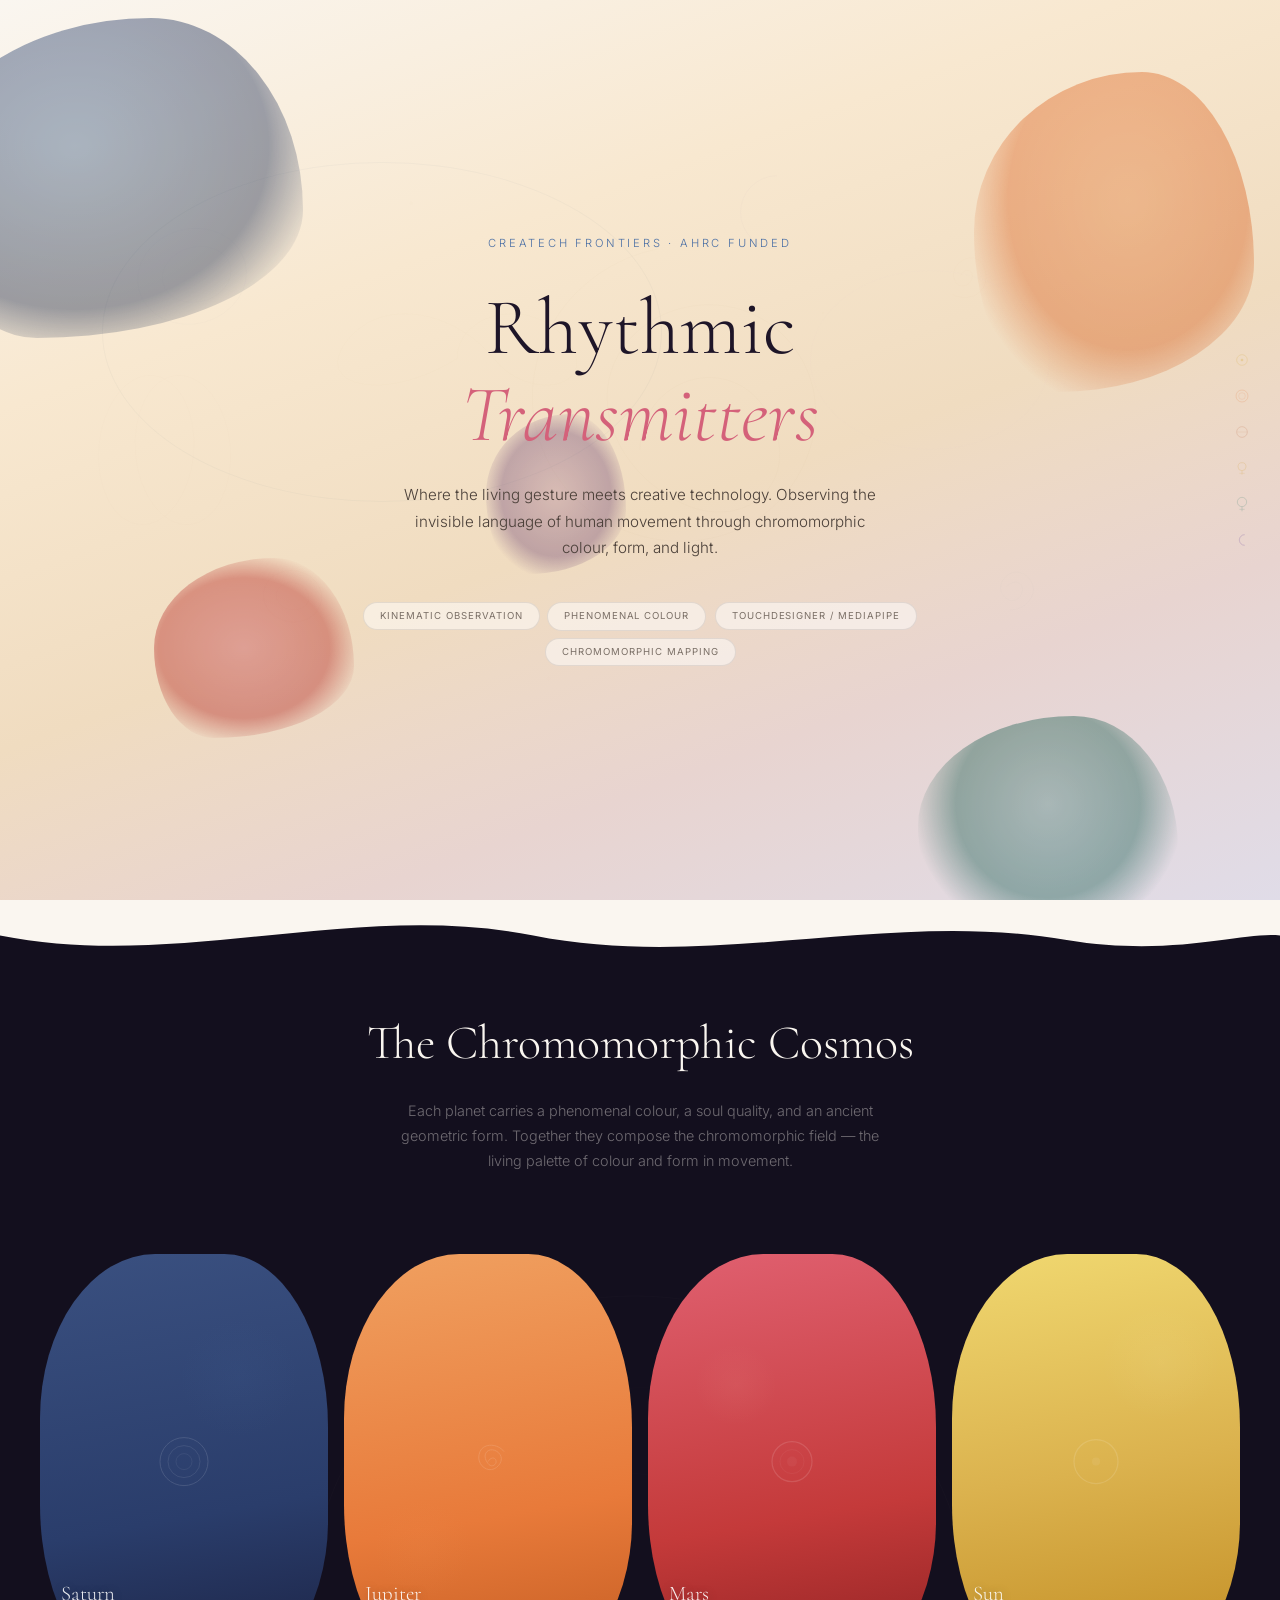
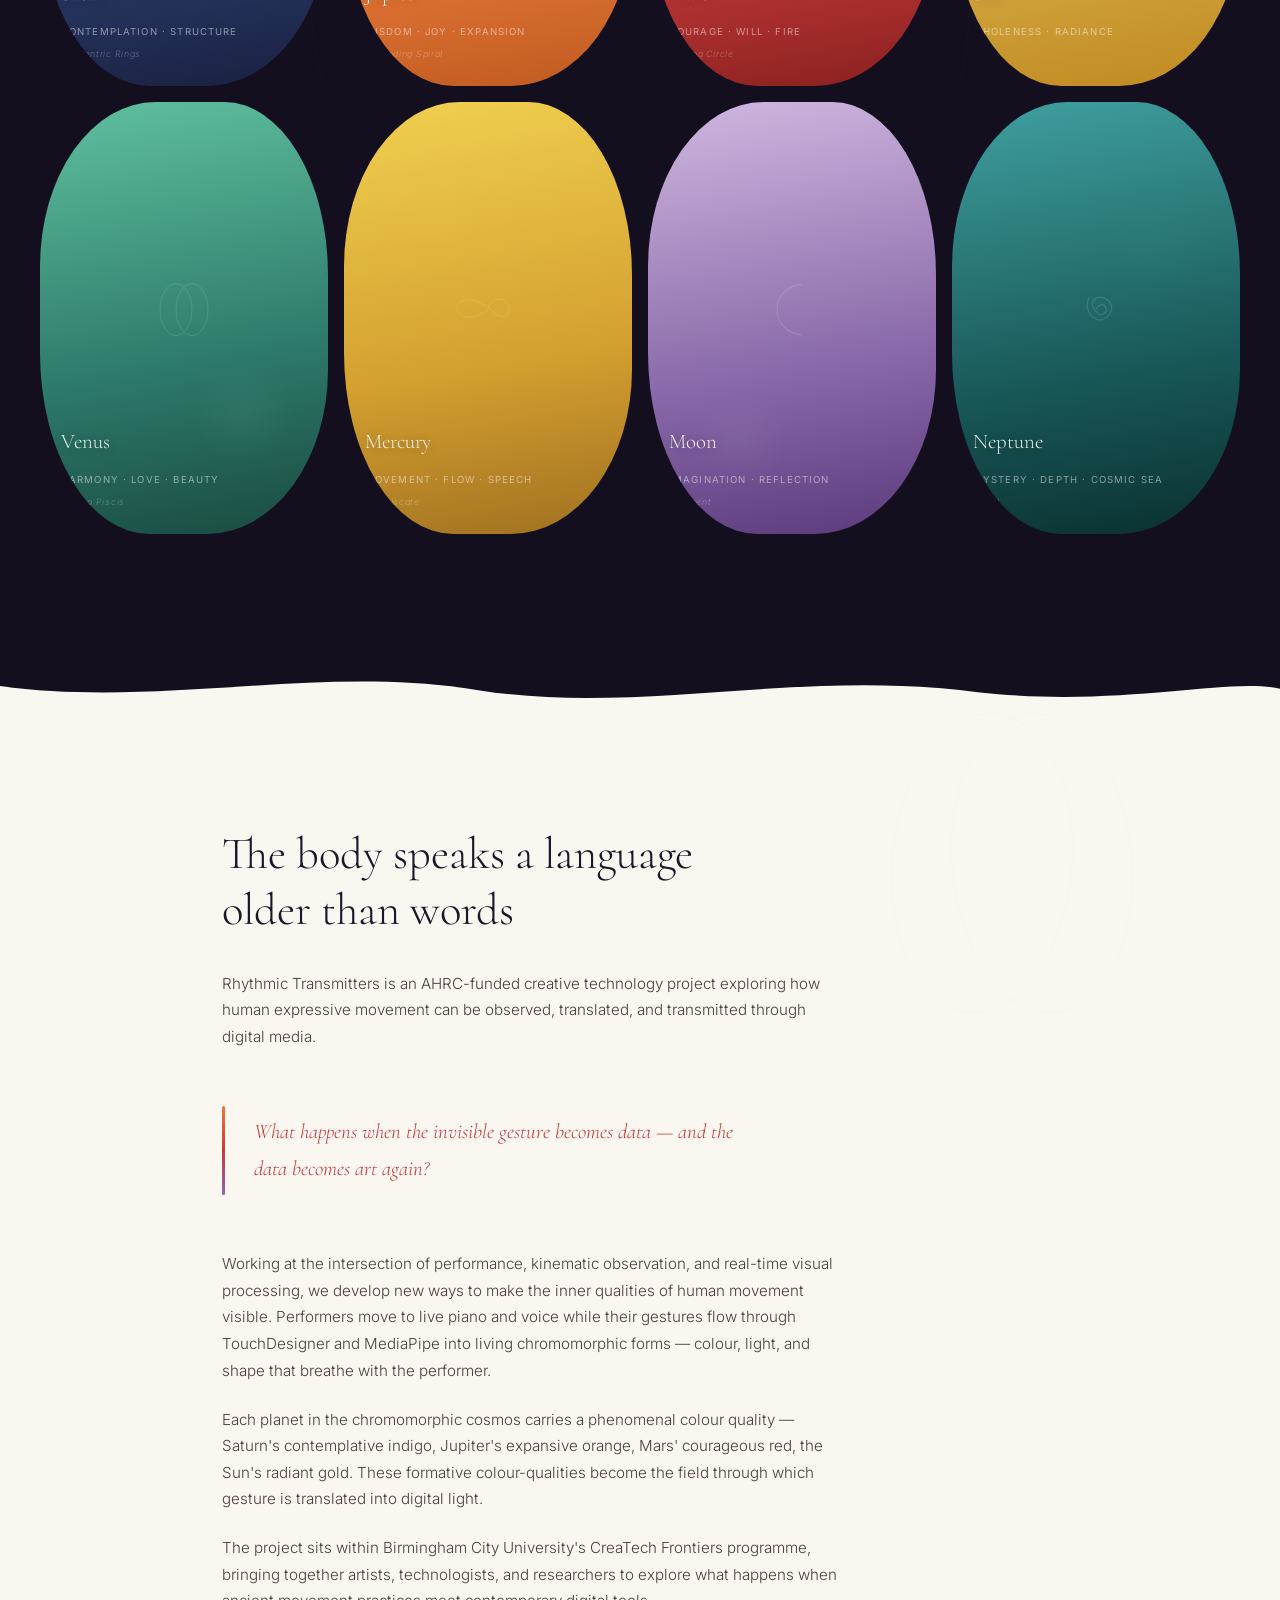
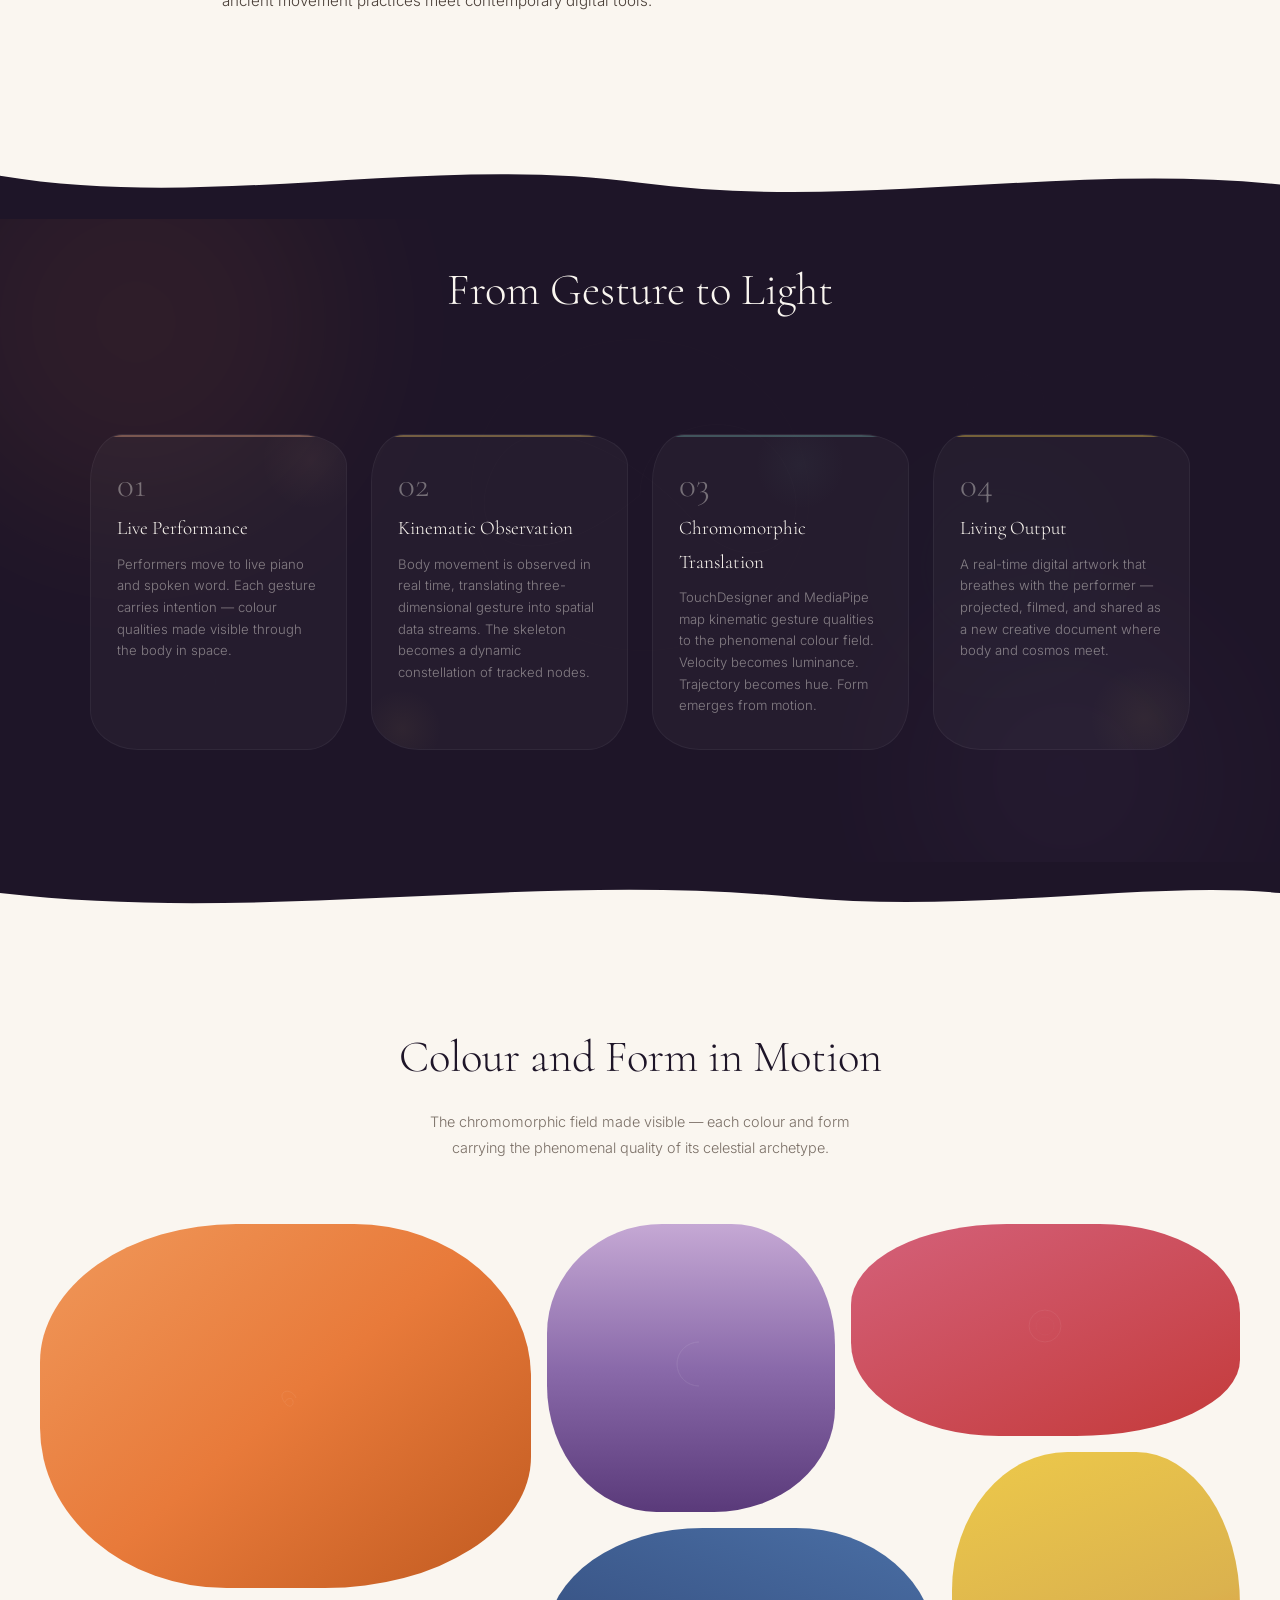
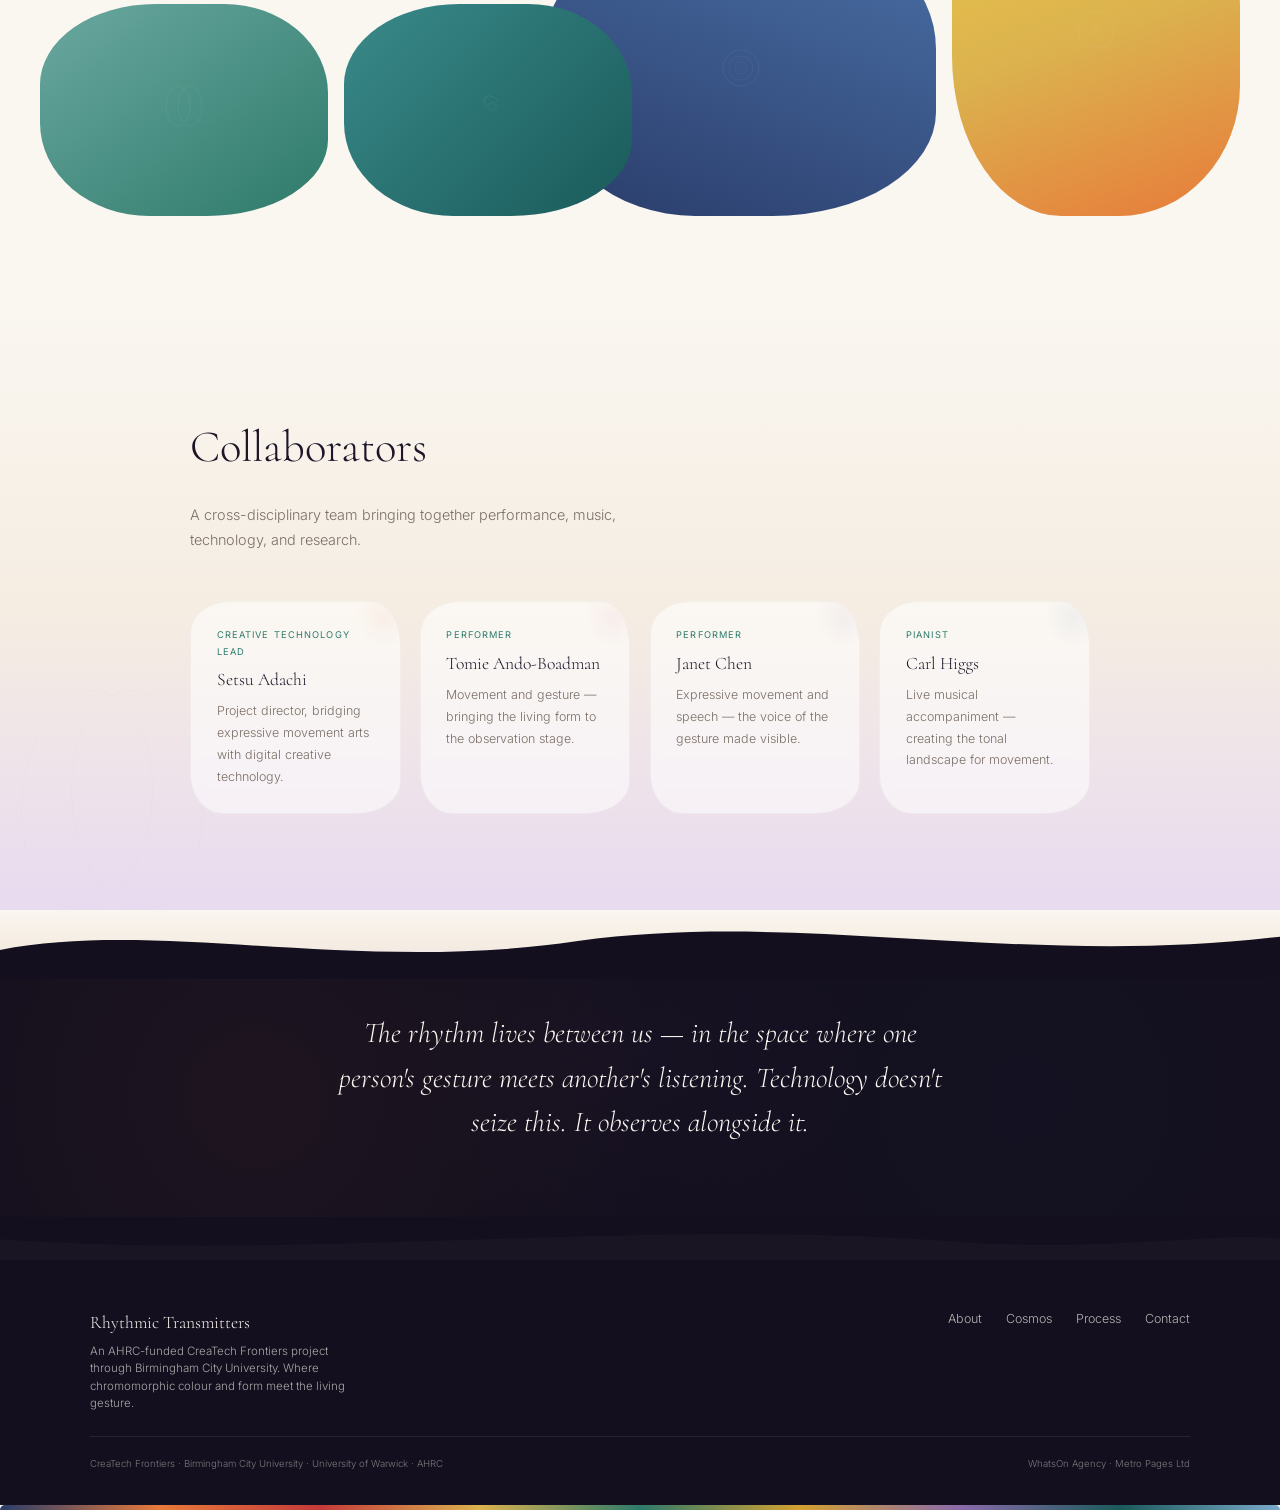
==== index.html @ 2775e434 "Fix root" ====
<!DOCTYPE html>
<html lang="en">
<head>
<meta charset="UTF-8">
<meta name="viewport" content="width=device-width, initial-scale=1.0">
<title>Rhythmic Transmitters — CreaTech</title>
<link href="https://fonts.googleapis.com/css2?family=Cormorant:ital,wght@0,300;0,400;1,300;1,400&family=Inter:wght@200;300;400&display=swap" rel="stylesheet">
<style>
  :root {
    --saturn: #2a3d6b;
    --saturn-light: #4a6fa5;
    --jupiter: #e87a3a;
    --jupiter-light: #f0985a;
    --mars: #c43a3a;
    --mars-light: #d4617a;
    --sun: #dbb24e;
    --sun-light: #edc94a;
    --venus: #2d7a6a;
    --venus-light: #6ba8a0;
    --mercury: #d4a030;
    --mercury-light: #e8c060;
    --moon: #8a6aaa;
    --moon-light: #c5a8d4;
    --neptune: #1a5a5a;
    --neptune-light: #3a8a8a;
    --uranus: #7aaaca;
    --uranus-light: #a8d0e0;
    --earth: #c47a5a;
    --earth-light: #e8a882;
    --cream: #faf6f0;
    --cream-warm: #f5ede2;
    --dark: #130f1e;
    --dark-warm: #1e1528;
    --text: #4a3f38;
    --text-light: #7a6f66;
  }

  * { margin: 0; padding: 0; box-sizing: border-box; }
  html { scroll-behavior: smooth; font-size: 16px; }

  body {
    font-family: 'Inter', sans-serif;
    font-weight: 300;
    color: var(--dark-warm);
    background: var(--cream);
    overflow-x: hidden;
    line-height: 1.75;
  }

  /* ═══ PLANETARY NAV ═══ */
  .planet-nav {
    position: fixed; top: 50%; right: 1.5rem;
    transform: translateY(-50%); z-index: 100;
    display: flex; flex-direction: column; gap: 0.5rem;
  }
  .planet-nav a {
    width: 28px; height: 28px; display: flex; align-items: center; justify-content: center;
    opacity: 0.35; transition: opacity 0.4s ease, transform 0.4s ease;
  }
  .planet-nav a:hover { opacity: 1; transform: scale(1.3); }
  .planet-nav a svg { width: 16px; height: 16px; }

  /* ═══ SHARED ═══ */
  .section-header { max-width: 680px; margin-bottom: 4rem; }
  .section-header h2 {
    font-family: 'Cormorant', serif; font-weight: 300;
    font-size: clamp(2rem, 4vw, 3.2rem); line-height: 1.2; margin-bottom: 1rem;
  }
  .section-header p { font-size: 0.95rem; color: var(--text-light); max-width: 520px; }

  .glyph-watermark { position: absolute; pointer-events: none; z-index: 0; }
  .glyph-watermark svg { opacity: 0.03; }

  /* ═══ HERO ═══ */
  .hero {
    min-height: 100vh;
    display: flex; align-items: center; justify-content: center;
    position: relative; overflow: hidden;
    background: linear-gradient(160deg, var(--cream) 0%, #f8e8d0 30%, #f0dcc0 55%, #e8d4d0 75%, #e0dce8 100%);
  }

  /* — CURVY: organic blob shapes instead of harsh circles — */
  .hero-blob {
    position: absolute; pointer-events: none; z-index: 0;
    border-radius: 60% 40% 70% 30% / 50% 60% 40% 50%;
    mix-blend-mode: multiply;
    opacity: 0;
    animation: blob-emerge 3s ease forwards, blob-morph 18s ease-in-out infinite;
  }

  @keyframes blob-emerge {
    0% { opacity: 0; transform: scale(0.5); }
    100% { opacity: 0.45; transform: scale(1); }
  }

  @keyframes blob-morph {
    0%, 100% { border-radius: 60% 40% 70% 30% / 50% 60% 40% 50%; transform: translate(0,0) rotate(0deg); }
    25% { border-radius: 40% 60% 30% 70% / 60% 40% 60% 40%; transform: translate(var(--bx), var(--by)) rotate(4deg); }
    50% { border-radius: 70% 30% 50% 50% / 40% 60% 40% 60%; transform: translate(calc(var(--bx)*-0.5), calc(var(--by)*-0.8)) rotate(-3deg); }
    75% { border-radius: 50% 50% 60% 40% / 55% 45% 55% 45%; transform: translate(calc(var(--bx)*0.3), var(--by)) rotate(2deg); }
  }

  .blob-saturn {
    width: 380px; height: 320px;
    background: radial-gradient(ellipse at 40% 40%, var(--saturn-light), var(--saturn) 60%, transparent 80%);
    top: 2%; left: -6%; --bx: 22px; --by: -12px; animation-delay: 0s, 0s;
  }
  .blob-jupiter {
    width: 280px; height: 320px;
    background: radial-gradient(ellipse at 55% 40%, var(--jupiter-light), var(--jupiter) 55%, transparent 78%);
    top: 8%; right: 2%; --bx: -18px; --by: 26px; animation-delay: 0.4s, 0.4s;
  }
  .blob-mars {
    width: 200px; height: 180px;
    background: radial-gradient(ellipse at 45% 50%, var(--mars-light), var(--mars) 55%, transparent 76%);
    bottom: 18%; left: 12%; --bx: 16px; --by: 20px; animation-delay: 0.7s, 0.7s;
  }
  .blob-venus {
    width: 260px; height: 220px;
    background: radial-gradient(ellipse at 50% 40%, var(--venus-light), var(--venus) 50%, transparent 74%);
    bottom: -4%; right: 8%; --bx: -20px; --by: -18px; animation-delay: 0.5s, 0.5s;
  }
  .blob-moon {
    width: 140px; height: 160px;
    background: radial-gradient(ellipse at 50% 50%, var(--moon-light), var(--moon) 55%, transparent 76%);
    top: 46%; left: 38%; --bx: 28px; --by: -12px; animation-delay: 1s, 1s;
  }

  /* Flowing orbital ellipses replacing harsh circles */
  .orbit-wave {
    position: absolute; pointer-events: none; opacity: 0;
    animation: blob-emerge 4s 1.5s ease forwards, orbit-drift 60s ease-in-out infinite;
  }
  @keyframes orbit-drift {
    0%, 100% { transform: rotate(0deg) scale(1); }
    50% { transform: rotate(12deg) scale(1.04); }
  }
  .orbit-wave-1 { width: 560px; height: 340px; top: 18%; left: 8%; border: 1px solid rgba(42,61,107,0.07); border-radius: 50%; }
  .orbit-wave-2 { width: 380px; height: 260px; bottom: 4%; right: 2%; border: 1px solid rgba(196,58,58,0.05); border-radius: 50%; animation-direction: reverse; }
  .orbit-wave-3 { width: 240px; height: 180px; top: 30%; right: 18%; border: 1px solid rgba(197,168,212,0.06); border-radius: 50%; animation-duration: 40s; }

  .hero .cave-pattern { position: absolute; inset: 0; pointer-events: none; z-index: 0; }
  .hero .cave-pattern svg { position: absolute; top: 0; left: 0; width: 100%; height: 100%; opacity: 0.03; }

  .hero-content {
    position: relative; z-index: 2; text-align: center;
    max-width: 780px; padding: 2rem;
    animation: emerge 2.5s cubic-bezier(0.23, 1, 0.32, 1) forwards; opacity: 0;
  }
  @keyframes emerge {
    0% { opacity: 0; transform: translateY(40px); filter: blur(6px); }
    100% { opacity: 1; transform: translateY(0); filter: blur(0); }
  }
  .hero-label {
    font-weight: 300; font-size: 0.7rem; letter-spacing: 0.25em;
    text-transform: uppercase; color: var(--saturn-light);
    margin-bottom: 2rem; opacity: 0; animation: emerge 2s 0.3s ease forwards;
  }
  .hero h1 {
    font-family: 'Cormorant', serif; font-weight: 300;
    font-size: clamp(2.8rem, 7vw, 5rem);
    line-height: 1.08; color: var(--dark-warm); margin-bottom: 1.5rem;
  }
  .hero h1 em { font-style: italic; color: var(--mars-light); }
  .hero-desc {
    font-size: 0.95rem; color: var(--text);
    max-width: 480px; margin: 0 auto 2.5rem;
    opacity: 0; animation: emerge 2s 0.7s ease forwards;
  }
  .hero-tags {
    display: flex; justify-content: center; gap: 0.5rem; flex-wrap: wrap;
    opacity: 0; animation: emerge 2s 1s ease forwards;
  }
  /* — CURVY: pill tags with larger radius — */
  .tag {
    font-size: 0.6rem; font-weight: 400; letter-spacing: 0.1em; text-transform: uppercase;
    padding: 0.3rem 1rem; border-radius: 999px;
    border: 1px solid rgba(44, 36, 32, 0.1); color: var(--text-light);
    background: rgba(255,255,255,0.5); backdrop-filter: blur(4px);
  }

  /* ═══ WAVE DIVIDER between hero and cosmos ═══ */
  .wave-divider { display: block; width: 100%; overflow: hidden; line-height: 0; }
  .wave-divider svg { display: block; width: 100%; margin-bottom: -2px; }

  /* ═══ COSMOS ═══ */
  .cosmos {
    padding: 2rem 2rem 7rem;
    background: var(--dark);
    position: relative; overflow: hidden;
  }
  .cosmos .cave-bg { position: absolute; inset: 0; pointer-events: none; }
  .cosmos .cave-bg svg { position: absolute; top: 0; left: 0; width: 100%; height: 100%; opacity: 0.025; }
  .cosmos-inner { max-width: 1200px; margin: 0 auto; position: relative; z-index: 1; }
  .cosmos-header { text-align: center; margin-bottom: 5rem; }
  .cosmos-header h2 {
    font-family: 'Cormorant', serif; font-weight: 300;
    font-size: clamp(2rem, 4vw, 3rem); color: var(--cream); margin-bottom: 0.8rem;
  }
  .cosmos-header p { font-size: 0.9rem; color: rgba(250,246,240,0.4); max-width: 500px; margin: 0 auto; }

  /* — CURVY: planet grid with rounded cards and soft gaps — */
  .planet-grid {
    display: grid;
    grid-template-columns: repeat(4, 1fr);
    gap: 1rem;
  }

  .planet-card {
    aspect-ratio: 2/3;
    position: relative; overflow: hidden;
    cursor: pointer;
    border-radius: 40% 36% 42% 38% / 38% 40% 38% 42%; /* organic blob shape */
    transition: transform 0.8s cubic-bezier(0.23, 1, 0.32, 1), border-radius 0.8s ease;
  }

  .planet-card:hover {
    transform: scale(1.04);
    border-radius: 44% 38% 46% 40% / 42% 44% 40% 46%;
    z-index: 2;
  }

  .planet-card .pfield { position: absolute; inset: 0; }
  .planet-card[data-planet="saturn"]  .pfield { background: linear-gradient(170deg, #3a5080, var(--saturn) 60%, #1a2040); }
  .planet-card[data-planet="jupiter"] .pfield { background: linear-gradient(170deg, #f0a060, var(--jupiter) 60%, #c05a20); }
  .planet-card[data-planet="mars"]    .pfield { background: linear-gradient(170deg, #e06070, var(--mars) 60%, #8a2020); }
  .planet-card[data-planet="sun"]     .pfield { background: linear-gradient(170deg, #f0d870, var(--sun) 50%, #c08a20); }
  .planet-card[data-planet="venus"]   .pfield { background: linear-gradient(170deg, #60c0a0, var(--venus) 60%, #1a4a40); }
  .planet-card[data-planet="mercury"] .pfield { background: linear-gradient(170deg, #f0d050, var(--mercury) 60%, #a07020); }
  .planet-card[data-planet="moon"]    .pfield { background: linear-gradient(170deg, #d0b8e0, var(--moon) 60%, #5a3a7a); }
  .planet-card[data-planet="neptune"] .pfield { background: linear-gradient(170deg, #40a0a0, var(--neptune) 60%, #0a3030); }

  .planet-card .glyph {
    position: absolute; top: 50%; left: 50%;
    transform: translate(-50%, -55%); opacity: 0.12;
    transition: opacity 0.6s ease, transform 0.6s ease;
  }
  .planet-card:hover .glyph { opacity: 0.28; transform: translate(-50%, -55%) scale(1.1); }
  .planet-card .glyph svg { width: 80px; height: 80px; }

  .planet-card .pglow {
    position: absolute; border-radius: 50%; opacity: 0.15;
    transition: opacity 0.8s ease, transform 1s ease; pointer-events: none;
  }
  .planet-card:hover .pglow { opacity: 0.35; transform: scale(1.2); }
  .planet-card[data-planet="saturn"]  .pglow { width: 120px; height: 120px; background: radial-gradient(circle, rgba(74,111,165,0.5) 0%, transparent 70%); top: 15%; right: 10%; }
  .planet-card[data-planet="jupiter"] .pglow { width: 100px; height: 100px; background: radial-gradient(circle, rgba(240,152,90,0.5) 0%, transparent 70%); bottom: 20%; left: 10%; }
  .planet-card[data-planet="mars"]    .pglow { width: 90px; height: 90px; background: radial-gradient(circle, rgba(255,200,180,0.4) 0%, transparent 65%); top: 20%; left: 15%; }
  .planet-card[data-planet="sun"]     .pglow { width: 130px; height: 130px; background: radial-gradient(circle, rgba(255,255,220,0.4) 0%, transparent 65%); top: 10%; right: 5%; }
  .planet-card[data-planet="venus"]   .pglow { width: 110px; height: 110px; background: radial-gradient(circle, rgba(150,220,200,0.4) 0%, transparent 65%); bottom: 15%; right: 10%; }
  .planet-card[data-planet="mercury"] .pglow { width: 80px; height: 80px; background: radial-gradient(circle, rgba(240,210,80,0.4) 0%, transparent 65%); top: 18%; left: 20%; }
  .planet-card[data-planet="moon"]    .pglow { width: 100px; height: 100px; background: radial-gradient(circle, rgba(220,200,240,0.4) 0%, transparent 65%); bottom: 10%; left: 15%; }
  .planet-card[data-planet="neptune"] .pglow { width: 120px; height: 120px; background: radial-gradient(circle, rgba(60,160,160,0.4) 0%, transparent 65%); top: 20%; right: 8%; }

  .planet-card .plabel { position: absolute; bottom: 1.5rem; left: 1.3rem; right: 1.3rem; }
  .planet-card .plabel h3 {
    font-family: 'Cormorant', serif; font-weight: 300; font-size: 1.3rem;
    color: rgba(255,255,255,0.9); margin-bottom: 0.15rem;
    text-shadow: 0 1px 12px rgba(0,0,0,0.3);
  }
  .planet-card .plabel .quality { font-size: 0.6rem; letter-spacing: 0.12em; text-transform: uppercase; color: rgba(255,255,255,0.5); font-weight: 400; }
  .planet-card .plabel .geo-name { font-size: 0.55rem; letter-spacing: 0.08em; color: rgba(255,255,255,0.3); margin-top: 0.2rem; font-style: italic; }

  /* ═══ ABOUT ═══ */
  .about {
    padding: 7rem 2rem;
    max-width: 900px; margin: 0 auto; position: relative;
  }
  .about h2 { font-family: 'Cormorant', serif; font-weight: 300; font-size: clamp(1.8rem, 3.5vw, 2.8rem); color: var(--dark-warm); margin-bottom: 2rem; line-height: 1.25; }
  .about p { font-size: 0.95rem; margin-bottom: 1.4rem; color: var(--text); max-width: 620px; }
  .about .pull-quote {
    font-family: 'Cormorant', serif; font-size: 1.3rem; font-weight: 300; font-style: italic;
    color: var(--mars); padding: 1.5rem 0 1.5rem 2rem;
    margin: 2.5rem 0; max-width: 540px; position: relative;
  }
  .about .pull-quote::before {
    content: ''; position: absolute; left: 0; top: 1rem; bottom: 1rem;
    width: 3px; border-radius: 999px;
    background: linear-gradient(180deg, var(--jupiter), var(--mars), var(--moon));
  }

  /* ═══ PROCESS ═══ */
  .process {
    padding: 2rem 2rem 7rem;
    background: var(--dark-warm); position: relative; overflow: hidden;
  }
  .process::before { display: none; }
  .process .bg-glow { position: absolute; border-radius: 50%; filter: blur(80px); pointer-events: none; }
  .process .bg-glow-1 { width: 400px; height: 400px; background: var(--jupiter); top: -15%; left: -5%; opacity: 0.08; }
  .process .bg-glow-2 { width: 300px; height: 300px; background: var(--moon); bottom: -10%; right: 5%; opacity: 0.06; }
  .process .bg-glow-3 { width: 180px; height: 180px; background: var(--venus); top: 40%; right: 15%; opacity: 0.05; }
  .process-inner { max-width: 1100px; margin: 0 auto; position: relative; z-index: 1; }
  .process h2 { font-family: 'Cormorant', serif; font-weight: 300; font-size: clamp(1.8rem, 3.5vw, 2.8rem); color: var(--cream); margin-bottom: 1rem; text-align: center; }
  .process .section-note { text-align: center; color: rgba(250,246,240,0.35); font-size: 0.9rem; margin-bottom: 4rem; max-width: 480px; margin-left: auto; margin-right: auto; }

  .process-grid { display: grid; grid-template-columns: repeat(auto-fit, minmax(240px, 1fr)); gap: 1.5rem; }

  /* — CURVY: process cards with organic rounded corners — */
  .process-card {
    background: rgba(250,246,240,0.03); border: 1px solid rgba(250,246,240,0.05);
    border-radius: 2rem 3rem 2.5rem 3rem / 3rem 2rem 3rem 2.5rem;
    padding: 2rem 1.6rem;
    transition: background 0.5s ease, transform 0.5s ease, border-radius 0.5s ease;
    position: relative; overflow: hidden;
  }
  .process-card:hover {
    background: rgba(250,246,240,0.06);
    transform: translateY(-4px);
    border-radius: 3rem 2rem 3rem 2.5rem / 2.5rem 3rem 2.5rem 3rem;
  }
  .process-card::before {
    content: ''; position: absolute; top: 0; left: 1.2rem; right: 1.2rem;
    height: 2px; border-radius: 999px; opacity: 0.4;
  }
  .process-card:nth-child(1)::before { background: var(--earth-light); }
  .process-card:nth-child(2)::before { background: var(--mercury-light); }
  .process-card:nth-child(3)::before { background: var(--venus-light); }
  .process-card:nth-child(4)::before { background: var(--sun-light); }

  .process-card .card-glow { position: absolute; border-radius: 50%; opacity: 0.05; pointer-events: none; }
  .process-card:nth-child(1) .card-glow { width: 100px; height: 100px; background: radial-gradient(circle, var(--earth-light) 0%, transparent 70%); top: -25px; right: -15px; }
  .process-card:nth-child(2) .card-glow { width: 80px; height: 80px; background: radial-gradient(circle, var(--mercury-light) 0%, transparent 70%); bottom: -20px; left: -10px; }
  .process-card:nth-child(3) .card-glow { width: 90px; height: 90px; background: radial-gradient(circle, var(--venus-light) 0%, transparent 70%); top: -15px; left: 40%; }
  .process-card:nth-child(4) .card-glow { width: 110px; height: 110px; background: radial-gradient(circle, var(--sun-light) 0%, transparent 70%); bottom: -25px; right: -10px; }

  .process-card .step-num { font-family: 'Cormorant', serif; font-weight: 300; font-size: 2.2rem; color: rgba(250,246,240,0.38); margin-bottom: 0.6rem; line-height: 1; }
  .process-card h3 { font-family: 'Cormorant', serif; font-weight: 300; font-size: 1.2rem; color: var(--cream); margin-bottom: 0.5rem; }
  .process-card p { font-size: 0.82rem; color: rgba(250,246,240,0.45); line-height: 1.65; }

  /* ═══ GALLERY ═══ */
  .gallery { padding: 6rem 2rem; position: relative; overflow: hidden; background: var(--cream); }
  .gallery-inner { max-width: 1200px; margin: 0 auto; }
  .gallery-header { text-align: center; margin-bottom: 4rem; }
  .gallery-header h2 { font-family: 'Cormorant', serif; font-weight: 300; font-size: clamp(1.8rem, 3.5vw, 2.8rem); color: var(--dark-warm); margin-bottom: 0.8rem; }
  .gallery-header p { font-size: 0.9rem; color: var(--text-light); max-width: 440px; margin: 0 auto; }

  /* — CURVY: mosaic with rounded blobs per tile — */
  .mosaic { display: grid; grid-template-columns: repeat(12, 1fr); grid-auto-rows: 60px; gap: 1rem; }

  .mos {
    position: relative; overflow: hidden;
    border-radius: 40% 36% 42% 38% / 38% 42% 36% 44%;
    transition: transform 0.8s cubic-bezier(0.23, 1, 0.32, 1), box-shadow 0.6s ease, border-radius 0.6s ease;
  }
  .mos:hover {
    transform: scale(1.03); z-index: 2;
    box-shadow: 0 18px 50px rgba(44,36,32,0.12);
    border-radius: 44% 40% 46% 40% / 42% 46% 40% 48%;
  }
  .mos .mfill { position: absolute; inset: 0; transition: transform 1s cubic-bezier(0.23, 1, 0.32, 1); }
  .mos:hover .mfill { transform: scale(1.06); }

  .mos:nth-child(1) { grid-column: 1/6; grid-row: 1/6; }
  .mos:nth-child(1) .mfill { background: linear-gradient(140deg, var(--jupiter-light), var(--jupiter), #c05a20); }
  .mos:nth-child(2) { grid-column: 6/9; grid-row: 1/5; }
  .mos:nth-child(2) .mfill { background: linear-gradient(180deg, var(--moon-light), var(--moon), #5a3a7a); }
  .mos:nth-child(3) { grid-column: 9/13; grid-row: 1/4; }
  .mos:nth-child(3) .mfill { background: linear-gradient(155deg, var(--mars-light), var(--mars)); }
  .mos:nth-child(4) { grid-column: 6/10; grid-row: 5/9; }
  .mos:nth-child(4) .mfill { background: linear-gradient(200deg, var(--saturn-light), var(--saturn)); }
  .mos:nth-child(5) { grid-column: 10/13; grid-row: 4/9; }
  .mos:nth-child(5) .mfill { background: linear-gradient(160deg, var(--sun-light), var(--sun), var(--jupiter)); }
  .mos:nth-child(6) { grid-column: 1/4; grid-row: 6/9; }
  .mos:nth-child(6) .mfill { background: linear-gradient(145deg, var(--venus-light), var(--venus)); }
  .mos:nth-child(7) { grid-column: 4/7; grid-row: 6/9; }
  .mos:nth-child(7) .mfill { background: linear-gradient(135deg, var(--neptune-light), var(--neptune)); }

  .mos .mos-glyph { position: absolute; top: 50%; left: 50%; transform: translate(-50%, -50%); opacity: 0.08; pointer-events: none; }
  .mos .mos-glyph svg { width: 60px; height: 60px; }
  .mos .mlabel { position: absolute; bottom: 0.8rem; left: 0.8rem; z-index: 2; opacity: 0; transition: opacity 0.4s ease, transform 0.4s ease; transform: translateY(5px); }
  .mos:hover .mlabel { opacity: 1; transform: translateY(0); }
  .mlabel span { display: block; font-family: 'Cormorant', serif; font-weight: 300; font-size: 0.95rem; color: #fff; text-shadow: 0 1px 8px rgba(0,0,0,0.3); }
  .mlabel small { font-size: 0.55rem; letter-spacing: 0.1em; text-transform: uppercase; color: rgba(255,255,255,0.55); }

  /* ═══ TEAM ═══ */
  .team {
    padding: 6rem 2rem;
    background: linear-gradient(180deg, var(--cream) 0%, var(--cream-warm) 50%, #e8daf0 100%);
    position: relative; overflow: hidden;
  }
  .team-inner { max-width: 900px; margin: 0 auto; position: relative; z-index: 1; }
  .team h2 { font-family: 'Cormorant', serif; font-weight: 300; font-size: clamp(1.8rem, 3.5vw, 2.8rem); color: var(--dark-warm); margin-bottom: 1rem; }
  .team .section-note { font-size: 0.9rem; color: var(--text-light); margin-bottom: 3rem; max-width: 480px; }
  .collab-grid { display: grid; grid-template-columns: repeat(auto-fit, minmax(200px, 1fr)); gap: 1.2rem; }

  /* — CURVY: collab cards as soft rounded pebbles — */
  .collab-card {
    padding: 1.6rem; background: rgba(255,255,255,0.55); backdrop-filter: blur(4px);
    border: 1px solid rgba(44,36,32,0.04);
    border-radius: 2.5rem 1.8rem 2.8rem 2rem / 2rem 2.8rem 2rem 2.5rem;
    transition: transform 0.5s ease, box-shadow 0.5s ease, border-radius 0.5s ease;
    position: relative; overflow: hidden;
  }
  .collab-card:hover {
    transform: translateY(-4px);
    box-shadow: 0 10px 32px rgba(44,36,32,0.07);
    border-radius: 2rem 2.5rem 2rem 2.8rem / 2.8rem 2rem 2.5rem 2rem;
  }
  .collab-card::after {
    content: ''; position: absolute; width: 60px; height: 60px; border-radius: 50%;
    opacity: 0.06; top: -15px; right: -15px; pointer-events: none;
  }
  .collab-card:nth-child(1)::after { background: radial-gradient(circle, var(--jupiter) 0%, transparent 70%); }
  .collab-card:nth-child(2)::after { background: radial-gradient(circle, var(--mars-light) 0%, transparent 70%); }
  .collab-card:nth-child(3)::after { background: radial-gradient(circle, var(--moon) 0%, transparent 70%); }
  .collab-card:nth-child(4)::after { background: radial-gradient(circle, var(--saturn-light) 0%, transparent 70%); }
  .collab-card .role { font-size: 0.58rem; letter-spacing: 0.12em; text-transform: uppercase; color: var(--venus); margin-bottom: 0.35rem; font-weight: 400; }
  .collab-card h3 { font-family: 'Cormorant', serif; font-weight: 300; font-size: 1.1rem; color: var(--dark-warm); margin-bottom: 0.25rem; }
  .collab-card p { font-size: 0.78rem; color: var(--text-light); }

  /* ═══ QUOTE ═══ */
  .quote-strip {
    padding: 2rem 2rem 4.5rem; background: var(--dark); text-align: center;
    position: relative; overflow: hidden;
  }
  .quote-strip::before {
    content: ''; position: absolute; inset: 0;
    background:
      radial-gradient(circle at 20% 50%, rgba(232,122,58,0.05) 0%, transparent 40%),
      radial-gradient(circle at 80% 50%, rgba(42,61,107,0.05) 0%, transparent 40%),
      radial-gradient(circle at 50% 30%, rgba(138,106,170,0.03) 0%, transparent 35%);
  }
  .quote-strip blockquote {
    font-family: 'Cormorant', serif; font-size: clamp(1.2rem, 2.5vw, 1.8rem);
    font-weight: 300; font-style: italic; color: var(--cream);
    max-width: 620px; margin: 0 auto; position: relative; z-index: 1; line-height: 1.55;
  }

  /* ═══ FOOTER ═══ */
  footer { padding: 3rem 2rem 2rem; background: var(--dark); }
  .footer-inner { max-width: 1100px; margin: 0 auto; display: flex; justify-content: space-between; align-items: start; flex-wrap: wrap; gap: 2rem; }
  .footer-brand { font-family: 'Cormorant', serif; font-weight: 300; font-size: 1.1rem; color: var(--cream); margin-bottom: 0.3rem; }
  .footer-sub { font-size: 0.72rem; color: rgba(250,246,240,0.65); max-width: 280px; line-height: 1.5; }
  .footer-links { display: flex; gap: 1.5rem; }
  .footer-links a { color: rgba(250,246,240,0.7); text-decoration: none; font-size: 0.78rem; font-weight: 300; transition: color 0.3s ease; }
  .footer-links a:hover { color: var(--earth-light); }
  .footer-bottom { max-width: 1100px; margin: 1.5rem auto 0; padding-top: 1.2rem; border-top: 1px solid rgba(250,246,240,0.08); display: flex; justify-content: space-between; flex-wrap: wrap; gap: 0.8rem; }
  .footer-bottom p { font-size: 0.6rem; color: rgba(250,246,240,0.45); }

  /* — CURVY: rainbow strip with rounded top — */
  .planet-strip {
    height: 5px;
    border-radius: 999px 999px 0 0;
    background: linear-gradient(90deg, var(--saturn), var(--jupiter), var(--mars), var(--sun), var(--venus), var(--mercury), var(--moon), var(--neptune), var(--uranus));
  }

  /* REVEAL */
  .reveal { opacity: 0; transform: translateY(25px); transition: opacity 1s cubic-bezier(0.23,1,0.32,1), transform 1s cubic-bezier(0.23,1,0.32,1); }
  .reveal.vis { opacity: 1; transform: translateY(0); }
  .rd1 { transition-delay: 0.1s; } .rd2 { transition-delay: 0.2s; }
  .rd3 { transition-delay: 0.3s; } .rd4 { transition-delay: 0.4s; }

  /* RESPONSIVE */
  @media (max-width: 768px) {
    .planet-nav { display: none; }
    .hero-blob, .orbit-wave { display: none; }
    .hero { min-height: 85vh; }
    .planet-grid { grid-template-columns: 1fr 1fr; }
    .planet-card { border-radius: 2rem; }
    .planet-card:hover { border-radius: 2.5rem; }
    .mosaic { grid-template-columns: 1fr 1fr; grid-auto-rows: 100px; }
    .mos { border-radius: 1.5rem; }
    .mos:nth-child(1) { grid-column: 1/3; grid-row: 1/3; }
    .mos:nth-child(2) { grid-column: 1/2; grid-row: 3/5; }
    .mos:nth-child(3) { grid-column: 2/3; grid-row: 3/5; }
    .mos:nth-child(4) { grid-column: 1/3; grid-row: 5/7; }
    .mos:nth-child(5) { grid-column: 1/2; grid-row: 7/9; }
    .mos:nth-child(6) { grid-column: 2/3; grid-row: 7/9; }
    .mos:nth-child(7) { grid-column: 1/3; grid-row: 9/11; }
    .process-grid { grid-template-columns: 1fr; }
    .process-card { border-radius: 1.5rem; }
    .collab-grid { grid-template-columns: 1fr 1fr; }
    .collab-card { border-radius: 1.5rem; }
    .footer-inner { flex-direction: column; }
  }
</style>
</head>
<body>

<!-- Planetary nav -->
<nav class="planet-nav">
  <a href="#hero" title="Sun"><svg viewBox="0 0 24 24" fill="none"><circle cx="12" cy="12" r="8" stroke="#dbb24e" stroke-width="1"/><circle cx="12" cy="12" r="2" fill="#dbb24e"/></svg></a>
  <a href="#cosmos" title="Cosmos"><svg viewBox="0 0 24 24" fill="none"><circle cx="12" cy="12" r="9" stroke="#e87a3a" stroke-width="0.8"/><circle cx="12" cy="12" r="5" stroke="#e87a3a" stroke-width="0.5"/></svg></a>
  <a href="#about" title="Earth"><svg viewBox="0 0 24 24" fill="none"><circle cx="12" cy="12" r="8" stroke="#c47a5a" stroke-width="1"/><line x1="4" y1="12" x2="20" y2="12" stroke="#c47a5a" stroke-width="0.5"/></svg></a>
  <a href="#process" title="Mercury"><svg viewBox="0 0 24 24" fill="none"><circle cx="12" cy="10" r="6" stroke="#d4a030" stroke-width="0.8"/><line x1="12" y1="16" x2="12" y2="22" stroke="#d4a030" stroke-width="0.8"/><line x1="8" y1="20" x2="16" y2="20" stroke="#d4a030" stroke-width="0.6"/></svg></a>
  <a href="#gallery" title="Venus"><svg viewBox="0 0 24 24" fill="none"><circle cx="12" cy="9" r="7" stroke="#2d7a6a" stroke-width="0.8"/><line x1="12" y1="16" x2="12" y2="23" stroke="#2d7a6a" stroke-width="0.8"/><line x1="8" y1="20" x2="16" y2="20" stroke="#2d7a6a" stroke-width="0.6"/></svg></a>
  <a href="#team" title="Moon"><svg viewBox="0 0 24 24" fill="none"><path d="M 16 4 A 8 8 0 1 0 16 20 A 5.5 5.5 0 0 1 16 4" stroke="#8a6aaa" stroke-width="0.8"/></svg></a>
</nav>

<!-- ═══ HERO ═══ -->
<section class="hero" id="hero">

  <!-- Organic blob colour bodies (replaces harsh planet circles) -->
  <div class="hero-blob blob-saturn"></div>
  <div class="hero-blob blob-jupiter"></div>
  <div class="hero-blob blob-mars"></div>
  <div class="hero-blob blob-venus"></div>
  <div class="hero-blob blob-moon"></div>

  <!-- Soft tilted elliptical orbits -->
  <div class="orbit-wave orbit-wave-1"></div>
  <div class="orbit-wave orbit-wave-2"></div>
  <div class="orbit-wave orbit-wave-3"></div>

  <!-- Cave-drawing geometry -->
  <div class="cave-pattern">
    <svg viewBox="0 0 1400 900" fill="none" xmlns="http://www.w3.org/2000/svg">
      <!-- Flowing spiral — hero centrepiece, using bezier not circle -->
      <path d="M 700 450 C 700 370, 800 340, 840 410 C 880 480, 820 540, 750 510 C 680 480, 640 400, 680 340 C 720 280, 820 270, 870 340 C 920 410, 880 510, 800 540 C 720 570, 620 530, 590 440 C 560 350, 620 250, 720 230" stroke="#8a6a3a" stroke-width="0.6" fill="none"/>
      <!-- Soft concentric tear-drops — Saturn-like -->
      <ellipse cx="210" cy="260" rx="60" ry="52" stroke="#4a5a8a" stroke-width="0.5" transform="rotate(-15 210 260)"/>
      <ellipse cx="215" cy="258" rx="38" ry="30" stroke="#4a5a8a" stroke-width="0.4" transform="rotate(-15 215 258)"/>
      <!-- Flowing spiral — Jupiter -->
      <path d="M 1050 260 C 1055 250, 1065 252, 1063 262 C 1061 272, 1048 274, 1044 264 C 1040 254, 1048 242, 1060 240 C 1072 238, 1080 250, 1078 265 C 1076 280, 1058 288, 1042 280" stroke="#c07a3a" stroke-width="0.5" fill="none"/>
      <!-- Soft pulsing oval — Mars -->
      <ellipse cx="320" cy="610" rx="32" ry="28" stroke="#a04040" stroke-width="0.4" transform="rotate(10 320 610)"/>
      <ellipse cx="320" cy="610" rx="18" ry="15" stroke="#a04040" stroke-width="0.3" transform="rotate(10 320 610)"/>
      <!-- Deep spiral — Neptune -->
      <path d="M 1100 600 C 1110 590, 1120 595, 1118 605 C 1116 615, 1105 618, 1098 610 C 1091 602, 1095 590, 1105 585 C 1115 580, 1128 588, 1130 600 C 1132 612, 1120 625, 1105 625" stroke="#3a7a7a" stroke-width="0.5" fill="none"/>
      <!-- Lemniscate — flowing Mercury -->
      <path d="M 500 350 C 500 300, 580 280, 620 330 C 660 380, 580 400, 540 350 C 500 300, 420 280, 380 330 C 340 380, 420 400, 500 350" stroke="#a08a30" stroke-width="0.4" fill="none"/>
      <!-- Crescent — Moon -->
      <path d="M 850 150 A 40 40 0 1 0 850 230 A 28 28 0 0 1 850 150" stroke="#7a5a9a" stroke-width="0.5" fill="none"/>
      <!-- Vesica piscis — Earth, rotated slightly -->
      <ellipse cx="160" cy="450" rx="52" ry="82" stroke="#a07050" stroke-width="0.4" transform="rotate(5 160 450)"/>
      <ellipse cx="200" cy="450" rx="52" ry="82" stroke="#a07050" stroke-width="0.4" transform="rotate(-5 200 450)"/>
      <!-- Star dots -->
      <circle cx="450" cy="180" r="2" fill="#8a6a3a" opacity="0.3"/>
      <circle cx="900" cy="300" r="1.5" fill="#8a6a3a" opacity="0.25"/>
      <circle cx="600" cy="700" r="2.5" fill="#8a6a3a" opacity="0.2"/>
      <circle cx="1200" cy="450" r="1.8" fill="#8a6a3a" opacity="0.2"/>
    </svg>
  </div>

  <div class="hero-content">
    <p class="hero-label">CreaTech Frontiers &middot; AHRC Funded</p>
    <h1>Rhythmic<br><em>Transmitters</em></h1>
    <p class="hero-desc">Where the living gesture meets creative technology. Observing the invisible language of human movement through chromomorphic colour, form, and light.</p>
    <div class="hero-tags">
      <span class="tag">Kinematic Observation</span>
      <span class="tag">Phenomenal Colour</span>
      <span class="tag">TouchDesigner / MediaPipe</span>
      <span class="tag">Chromomorphic Mapping</span>
    </div>
  </div>
</section>

<!-- Wave divider hero → cosmos -->
<div class="wave-divider" style="background:var(--cream);">
  <svg viewBox="0 0 1440 80" preserveAspectRatio="none" xmlns="http://www.w3.org/2000/svg">
    <path d="M0,40 C200,80 400,0 600,40 C800,80 1000,10 1200,45 C1320,65 1400,35 1440,40 L1440,80 L0,80 Z" fill="#130f1e"/>
  </svg>
</div>

<!-- ═══ PLANETARY COSMOS ═══ -->
<section class="cosmos" id="cosmos">
  <div class="cave-bg">
    <svg viewBox="0 0 1400 800" fill="none" xmlns="http://www.w3.org/2000/svg">
      <ellipse cx="700" cy="400" rx="360" ry="340" stroke="#f5e0d0" stroke-width="0.6" transform="rotate(8 700 400)"/>
      <ellipse cx="700" cy="400" rx="260" ry="240" stroke="#e8a882" stroke-width="0.4" transform="rotate(-6 700 400)"/>
      <ellipse cx="700" cy="400" rx="160" ry="145" stroke="#c5a8d4" stroke-width="0.4" transform="rotate(15 700 400)"/>
      <path d="M 200 700 Q 450 300, 700 450 Q 950 600, 1200 300" stroke="#6ba8a0" stroke-width="0.4" fill="none"/>
      <ellipse cx="160" cy="170" rx="48" ry="42" stroke="#dbb24e" stroke-width="0.3" transform="rotate(-12 160 170)"/>
      <ellipse cx="1130" cy="610" rx="32" ry="26" stroke="#c43a3a" stroke-width="0.3" transform="rotate(8 1130 610)"/>
    </svg>
  </div>

  <div class="cosmos-inner">
    <div class="cosmos-header reveal">
      <h2>The Chromomorphic Cosmos</h2>
      <p>Each planet carries a phenomenal colour, a soul quality, and an ancient geometric form. Together they compose the chromomorphic field — the living palette of colour and form in movement.</p>
    </div>

    <div class="planet-grid">
      <div class="planet-card reveal" data-planet="saturn">
        <div class="pfield"></div><div class="pglow"></div>
        <div class="glyph"><svg viewBox="0 0 80 80" fill="none"><circle cx="40" cy="40" r="24" stroke="#fff" stroke-width="1.0"/><circle cx="40" cy="40" r="16" stroke="#fff" stroke-width="0.7"/><circle cx="40" cy="40" r="8" stroke="#fff" stroke-width="0.5"/></svg></div>
        <div class="plabel"><h3>Saturn</h3><span class="quality">Contemplation &middot; Structure</span><div class="geo-name">Concentric Rings</div></div>
      </div>
      <div class="planet-card reveal rd1" data-planet="jupiter">
        <div class="pfield"></div><div class="pglow"></div>
        <div class="glyph"><svg viewBox="0 0 80 80" fill="none"><path d="M 40 40 C 42 36, 47 35, 48 39 C 49 43, 44 46, 41 43 C 38 40, 35 34, 39 30 C 43 26, 51 29, 53 35 C 55 41, 48 49, 41 48 C 34 47, 28 39, 32 30 C 36 21, 50 22, 56 30" stroke="#fff" stroke-width="1.0" fill="none"/></svg></div>
        <div class="plabel"><h3>Jupiter</h3><span class="quality">Wisdom &middot; Joy &middot; Expansion</span><div class="geo-name">Expanding Spiral</div></div>
      </div>
      <div class="planet-card reveal rd2" data-planet="mars">
        <div class="pfield"></div><div class="pglow"></div>
        <div class="glyph"><svg viewBox="0 0 80 80" fill="none"><circle cx="40" cy="40" r="20" stroke="#fff" stroke-width="1.2"/><circle cx="40" cy="40" r="12" stroke="#fff" stroke-width="0.6" opacity="0.6"/><circle cx="40" cy="40" r="5" fill="#fff" opacity="0.3"/></svg></div>
        <div class="plabel"><h3>Mars</h3><span class="quality">Courage &middot; Will &middot; Fire</span><div class="geo-name">Pulsing Circle</div></div>
      </div>
      <div class="planet-card reveal rd3" data-planet="sun">
        <div class="pfield"></div><div class="pglow"></div>
        <div class="glyph"><svg viewBox="0 0 80 80" fill="none"><circle cx="40" cy="40" r="22" stroke="#fff" stroke-width="1.2"/><circle cx="40" cy="40" r="4" fill="#fff" opacity="0.5"/></svg></div>
        <div class="plabel"><h3>Sun</h3><span class="quality">Wholeness &middot; Radiance</span><div class="geo-name">Circle</div></div>
      </div>
      <div class="planet-card reveal" data-planet="venus">
        <div class="pfield"></div><div class="pglow"></div>
        <div class="glyph"><svg viewBox="0 0 80 80" fill="none"><ellipse cx="32" cy="40" rx="16" ry="26" stroke="#fff" stroke-width="1.0"/><ellipse cx="48" cy="40" rx="16" ry="26" stroke="#fff" stroke-width="1.0"/></svg></div>
        <div class="plabel"><h3>Venus</h3><span class="quality">Harmony &middot; Love &middot; Beauty</span><div class="geo-name">Vesica Piscis</div></div>
      </div>
      <div class="planet-card reveal rd1" data-planet="mercury">
        <div class="pfield"></div><div class="pglow"></div>
        <div class="glyph"><svg viewBox="0 0 80 80" fill="none"><path d="M 40 40 C 40 30, 55 25, 60 35 C 65 45, 55 52, 45 42 C 35 32, 15 25, 10 35 C 5 45, 20 55, 40 40" stroke="#fff" stroke-width="1.0" fill="none"/></svg></div>
        <div class="plabel"><h3>Mercury</h3><span class="quality">Movement &middot; Flow &middot; Speech</span><div class="geo-name">Lemniscate</div></div>
      </div>
      <div class="planet-card reveal rd2" data-planet="moon">
        <div class="pfield"></div><div class="pglow"></div>
        <div class="glyph"><svg viewBox="0 0 80 80" fill="none"><path d="M 50 15 A 25 25 0 1 0 50 65 A 17 17 0 0 1 50 15" stroke="#fff" stroke-width="1.2"/></svg></div>
        <div class="plabel"><h3>Moon</h3><span class="quality">Imagination &middot; Reflection</span><div class="geo-name">Crescent</div></div>
      </div>
      <div class="planet-card reveal rd3" data-planet="neptune">
        <div class="pfield"></div><div class="pglow"></div>
        <div class="glyph"><svg viewBox="0 0 80 80" fill="none"><path d="M 40 40 C 42 35, 48 33, 50 38 C 52 43, 46 47, 42 44 C 38 41, 34 35, 38 30 C 42 25, 52 28, 55 35 C 58 42, 50 52, 42 50 C 34 48, 28 38, 33 28" stroke="#fff" stroke-width="1.2" fill="none"/></svg></div>
        <div class="plabel"><h3>Neptune</h3><span class="quality">Mystery &middot; Depth &middot; Cosmic Sea</span><div class="geo-name">Spiral</div></div>
      </div>
    </div>
  </div>
</section>

<!-- Wave divider cosmos → about -->
<div class="wave-divider" style="background:var(--cream);">
  <svg viewBox="0 0 1440 80" preserveAspectRatio="none" xmlns="http://www.w3.org/2000/svg">
    <path d="M0,0 L0,45 C180,70 360,20 540,50 C720,78 900,25 1100,52 C1260,70 1380,35 1440,48 L1440,0 Z" fill="#130f1e"/>
  </svg>
</div>

<!-- ═══ ABOUT ═══ -->
<section class="about" id="about">
  <div class="glyph-watermark" style="top:-5%;right:-8%;">
    <svg width="300" height="400" viewBox="0 0 300 400" fill="none">
      <ellipse cx="120" cy="200" rx="90" ry="150" stroke="#a07050" stroke-width="0.6" transform="rotate(5 120 200)"/>
      <ellipse cx="180" cy="200" rx="90" ry="150" stroke="#a07050" stroke-width="0.6" transform="rotate(-5 180 200)"/>
    </svg>
  </div>
  <div class="reveal">
    <h2>The body speaks a language<br>older than words</h2>
    <p>Rhythmic Transmitters is an AHRC-funded creative technology project exploring how human expressive movement can be observed, translated, and transmitted through digital media.</p>
    <div class="pull-quote">
      What happens when the invisible gesture becomes data — and the data becomes art again?
    </div>
    <p>Working at the intersection of performance, kinematic observation, and real-time visual processing, we develop new ways to make the inner qualities of human movement visible. Performers move to live piano and voice while their gestures flow through TouchDesigner and MediaPipe into living chromomorphic forms — colour, light, and shape that breathe with the performer.</p>
    <p>Each planet in the chromomorphic cosmos carries a phenomenal colour quality — Saturn's contemplative indigo, Jupiter's expansive orange, Mars' courageous red, the Sun's radiant gold. These formative colour-qualities become the field through which gesture is translated into digital light.</p>
    <p>The project sits within Birmingham City University's CreaTech Frontiers programme, bringing together artists, technologists, and researchers to explore what happens when ancient movement practices meet contemporary digital tools.</p>
  </div>
</section>

<!-- Wave divider about → process -->
<div class="wave-divider" style="background:var(--cream);">
  <svg viewBox="0 0 1440 80" preserveAspectRatio="none" xmlns="http://www.w3.org/2000/svg">
    <path d="M0,30 C240,70 480,5 720,38 C960,70 1200,15 1440,40 L1440,80 L0,80 Z" fill="#1e1528"/>
  </svg>
</div>

<!-- ═══ PROCESS ═══ -->
<section class="process" id="process">
  <div class="bg-glow bg-glow-1"></div>
  <div class="bg-glow bg-glow-2"></div>
  <div class="bg-glow bg-glow-3"></div>
  <div class="cave-pattern" style="position:absolute;inset:0;pointer-events:none;z-index:0;">
    <svg viewBox="0 0 1400 700" fill="none" xmlns="http://www.w3.org/2000/svg" style="position:absolute;top:0;left:0;width:100%;height:100%;opacity:0.02;">
      <path d="M 700 300 C 700 220, 820 190, 860 270 C 900 350, 820 400, 760 330 C 700 260, 580 190, 540 270 C 500 350, 580 400, 700 300" stroke="#f5e0d0" stroke-width="0.6" fill="none"/>
      <ellipse cx="700" cy="300" rx="185" ry="170" stroke="#e8c060" stroke-width="0.4" transform="rotate(6 700 300)"/>
      <path d="M 200 500 C 220 480, 240 490, 235 510 C 230 530, 245 545, 260 540" stroke="#6ba8a0" stroke-width="0.4" fill="none"/>
      <ellipse cx="1100" cy="200" rx="42" ry="36" stroke="#c5a8d4" stroke-width="0.3" transform="rotate(-10 1100 200)"/>
    </svg>
  </div>
  <div class="process-inner">
    <h2 class="reveal">From Gesture to Light</h2>
    <p class="section-note reveal">The creative pipeline — how living movement becomes digital art.</p>
    <div class="process-grid">
      <div class="process-card reveal"><div class="card-glow"></div><div class="step-num">01</div><h3>Live Performance</h3><p>Performers move to live piano and spoken word. Each gesture carries intention — colour qualities made visible through the body in space.</p></div>
      <div class="process-card reveal rd1"><div class="card-glow"></div><div class="step-num">02</div><h3>Kinematic Observation</h3><p>Body movement is observed in real time, translating three-dimensional gesture into spatial data streams. The skeleton becomes a dynamic constellation of tracked nodes.</p></div>
      <div class="process-card reveal rd2"><div class="card-glow"></div><div class="step-num">03</div><h3>Chromomorphic Translation</h3><p>TouchDesigner and MediaPipe map kinematic gesture qualities to the phenomenal colour field. Velocity becomes luminance. Trajectory becomes hue. Form emerges from motion.</p></div>
      <div class="process-card reveal rd3"><div class="card-glow"></div><div class="step-num">04</div><h3>Living Output</h3><p>A real-time digital artwork that breathes with the performer — projected, filmed, and shared as a new creative document where body and cosmos meet.</p></div>
    </div>
  </div>
</section>

<!-- Wave divider process → gallery -->
<div class="wave-divider" style="background:var(--dark-warm);">
  <svg viewBox="0 0 1440 70" preserveAspectRatio="none" xmlns="http://www.w3.org/2000/svg">
    <path d="M0,35 C300,70 600,10 900,40 C1100,58 1300,20 1440,35 L1440,70 L0,70 Z" fill="var(--cream)"/>
  </svg>
</div>

<!-- ═══ GALLERY ═══ -->
<section class="gallery" id="gallery">
  <div class="gallery-inner">
    <div class="gallery-header reveal">
      <h2>Colour and Form in Motion</h2>
      <p>The chromomorphic field made visible — each colour and form carrying the phenomenal quality of its celestial archetype.</p>
    </div>
    <div class="mosaic">
      <div class="mos reveal"><div class="mfill"></div>
        <div class="mos-glyph"><svg viewBox="0 0 60 60" fill="none"><path d="M 30 30 C 32 26, 37 25, 38 29 C 39 33, 35 36, 32 33 C 29 30, 25 25, 28 21 C 31 17, 39 20, 41 26" stroke="#fff" stroke-width="0.8" fill="none"/></svg></div>
        <div class="mlabel"><span>Jupiter</span><small>Wisdom &middot; Orange</small></div>
      </div>
      <div class="mos reveal rd1"><div class="mfill"></div>
        <div class="mos-glyph"><svg viewBox="0 0 60 60" fill="none"><path d="M 38 8 A 22 22 0 1 0 38 52 A 15 15 0 0 1 38 8" stroke="#fff" stroke-width="0.8"/></svg></div>
        <div class="mlabel"><span>Moon</span><small>Imagination &middot; Violet</small></div>
      </div>
      <div class="mos reveal rd2"><div class="mfill"></div>
        <div class="mos-glyph"><svg viewBox="0 0 60 60" fill="none"><circle cx="30" cy="30" r="16" stroke="#fff" stroke-width="0.8"/><circle cx="30" cy="30" r="9" stroke="#fff" stroke-width="0.5" opacity="0.5"/></svg></div>
        <div class="mlabel"><span>Mars</span><small>Courage &middot; Red</small></div>
      </div>
      <div class="mos reveal rd3"><div class="mfill"></div>
        <div class="mos-glyph"><svg viewBox="0 0 60 60" fill="none"><circle cx="30" cy="30" r="18" stroke="#fff" stroke-width="0.7"/><circle cx="30" cy="30" r="12" stroke="#fff" stroke-width="0.5"/><circle cx="30" cy="30" r="6" stroke="#fff" stroke-width="0.4"/></svg></div>
        <div class="mlabel"><span>Saturn</span><small>Contemplation &middot; Indigo</small></div>
      </div>
      <div class="mos reveal rd4"><div class="mfill"></div>
        <div class="mos-glyph"><svg viewBox="0 0 60 60" fill="none"><circle cx="30" cy="30" r="18" stroke="#fff" stroke-width="0.8"/><circle cx="30" cy="30" r="3" fill="#fff" opacity="0.4"/></svg></div>
        <div class="mlabel"><span>Sun</span><small>Wholeness &middot; Gold</small></div>
      </div>
      <div class="mos reveal"><div class="mfill"></div>
        <div class="mos-glyph"><svg viewBox="0 0 60 60" fill="none"><ellipse cx="24" cy="30" rx="12" ry="20" stroke="#fff" stroke-width="0.7"/><ellipse cx="36" cy="30" rx="12" ry="20" stroke="#fff" stroke-width="0.7"/></svg></div>
        <div class="mlabel"><span>Venus</span><small>Harmony &middot; Green</small></div>
      </div>
      <div class="mos reveal rd1"><div class="mfill"></div>
        <div class="mos-glyph"><svg viewBox="0 0 60 60" fill="none"><path d="M 30 30 C 32 26, 37 25, 38 29 C 39 33, 34 36, 31 33 C 28 30, 24 26, 27 22 C 30 18, 38 20, 40 26" stroke="#fff" stroke-width="0.8" fill="none"/></svg></div>
        <div class="mlabel"><span>Neptune</span><small>Mystery &middot; Deep Teal</small></div>
      </div>
    </div>
  </div>
</section>

<!-- ═══ TEAM ═══ -->
<section class="team" id="team">
  <div class="glyph-watermark" style="bottom:-8%;left:-3%;">
    <svg width="300" height="300" viewBox="0 0 300 300" fill="none">
      <ellipse cx="125" cy="150" rx="65" ry="110" stroke="#3a6a5a" stroke-width="0.5" transform="rotate(5 125 150)"/>
      <ellipse cx="175" cy="150" rx="65" ry="110" stroke="#3a6a5a" stroke-width="0.5" transform="rotate(-5 175 150)"/>
    </svg>
  </div>
  <div class="team-inner">
    <h2 class="reveal">Collaborators</h2>
    <p class="section-note reveal">A cross-disciplinary team bringing together performance, music, technology, and research.</p>
    <div class="collab-grid">
      <div class="collab-card reveal"><div class="role">Creative Technology Lead</div><h3>Setsu Adachi</h3><p>Project director, bridging expressive movement arts with digital creative technology.</p></div>
      <div class="collab-card reveal rd1"><div class="role">Performer</div><h3>Tomie Ando-Boadman</h3><p>Movement and gesture — bringing the living form to the observation stage.</p></div>
      <div class="collab-card reveal rd2"><div class="role">Performer</div><h3>Janet Chen</h3><p>Expressive movement and speech — the voice of the gesture made visible.</p></div>
      <div class="collab-card reveal rd3"><div class="role">Pianist</div><h3>Carl Higgs</h3><p>Live musical accompaniment — creating the tonal landscape for movement.</p></div>
    </div>
  </div>
</section>

<!-- Wave divider team → quote -->
<div class="wave-divider" style="background:linear-gradient(180deg, var(--cream) 0%, var(--cream-warm) 50%, #e8daf0 100%);">
  <svg viewBox="0 0 1440 80" preserveAspectRatio="none" xmlns="http://www.w3.org/2000/svg">
    <path d="M0,45 C180,10 400,72 650,35 C900,0 1150,65 1440,30 L1440,80 L0,80 Z" fill="#130f1e"/>
  </svg>
</div>

<!-- ═══ QUOTE ═══ -->
<section class="quote-strip">
  <blockquote class="reveal">
    The rhythm lives between us — in the space where one person's gesture meets another's listening. Technology doesn't seize this. It observes alongside it.
  </blockquote>
</section>

<!-- Wave divider quote → footer (dark internal wave) -->
<div class="wave-divider" style="background:#130f1e;">
  <svg viewBox="0 0 1440 50" preserveAspectRatio="none" xmlns="http://www.w3.org/2000/svg">
    <path d="M0,25 C360,50 720,0 1080,28 C1260,40 1380,15 1440,25 L1440,50 L0,50 Z" fill="rgba(255,255,255,0.025)"/>
  </svg>
</div>

<!-- ═══ FOOTER ═══ -->
<footer>
  <div class="footer-inner">
    <div>
      <div class="footer-brand">Rhythmic Transmitters</div>
      <p class="footer-sub">An AHRC-funded CreaTech Frontiers project through Birmingham City University. Where chromomorphic colour and form meet the living gesture.</p>
    </div>
    <div class="footer-links">
      <a href="#">About</a>
      <a href="#">Cosmos</a>
      <a href="#">Process</a>
      <a href="#">Contact</a>
    </div>
  </div>
  <div class="footer-bottom">
    <p>CreaTech Frontiers &middot; Birmingham City University &middot; University of Warwick &middot; AHRC</p>
    <p>WhatsOn Agency &middot; Metro Pages Ltd</p>
  </div>
</footer>

<div class="planet-strip"></div>

<script>
  const ro = new IntersectionObserver((entries) => {
    entries.forEach(e => { if (e.isIntersecting) { e.target.classList.add('vis'); ro.unobserve(e.target); } });
  }, { threshold: 0.1, rootMargin: '0px 0px -40px 0px' });
  document.querySelectorAll('.reveal').forEach(el => ro.observe(el));
</script>
</body>
</html>
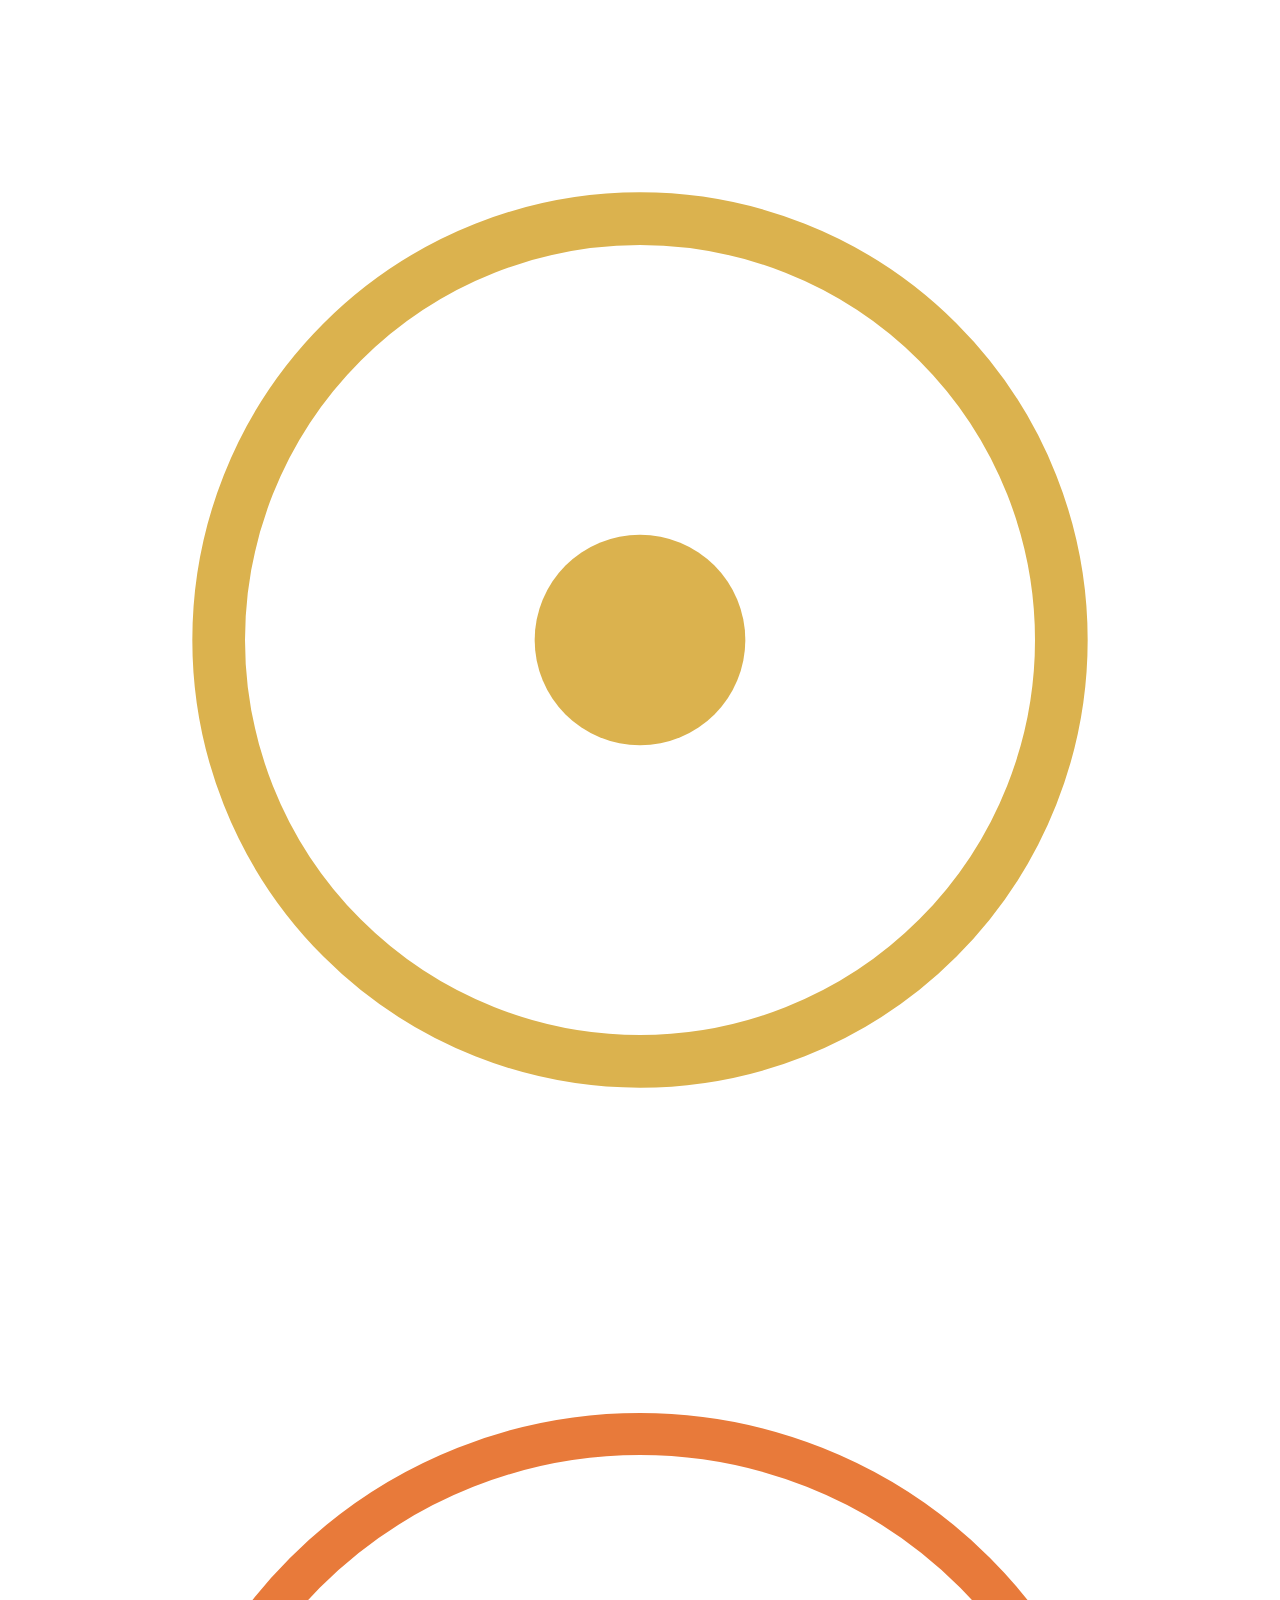
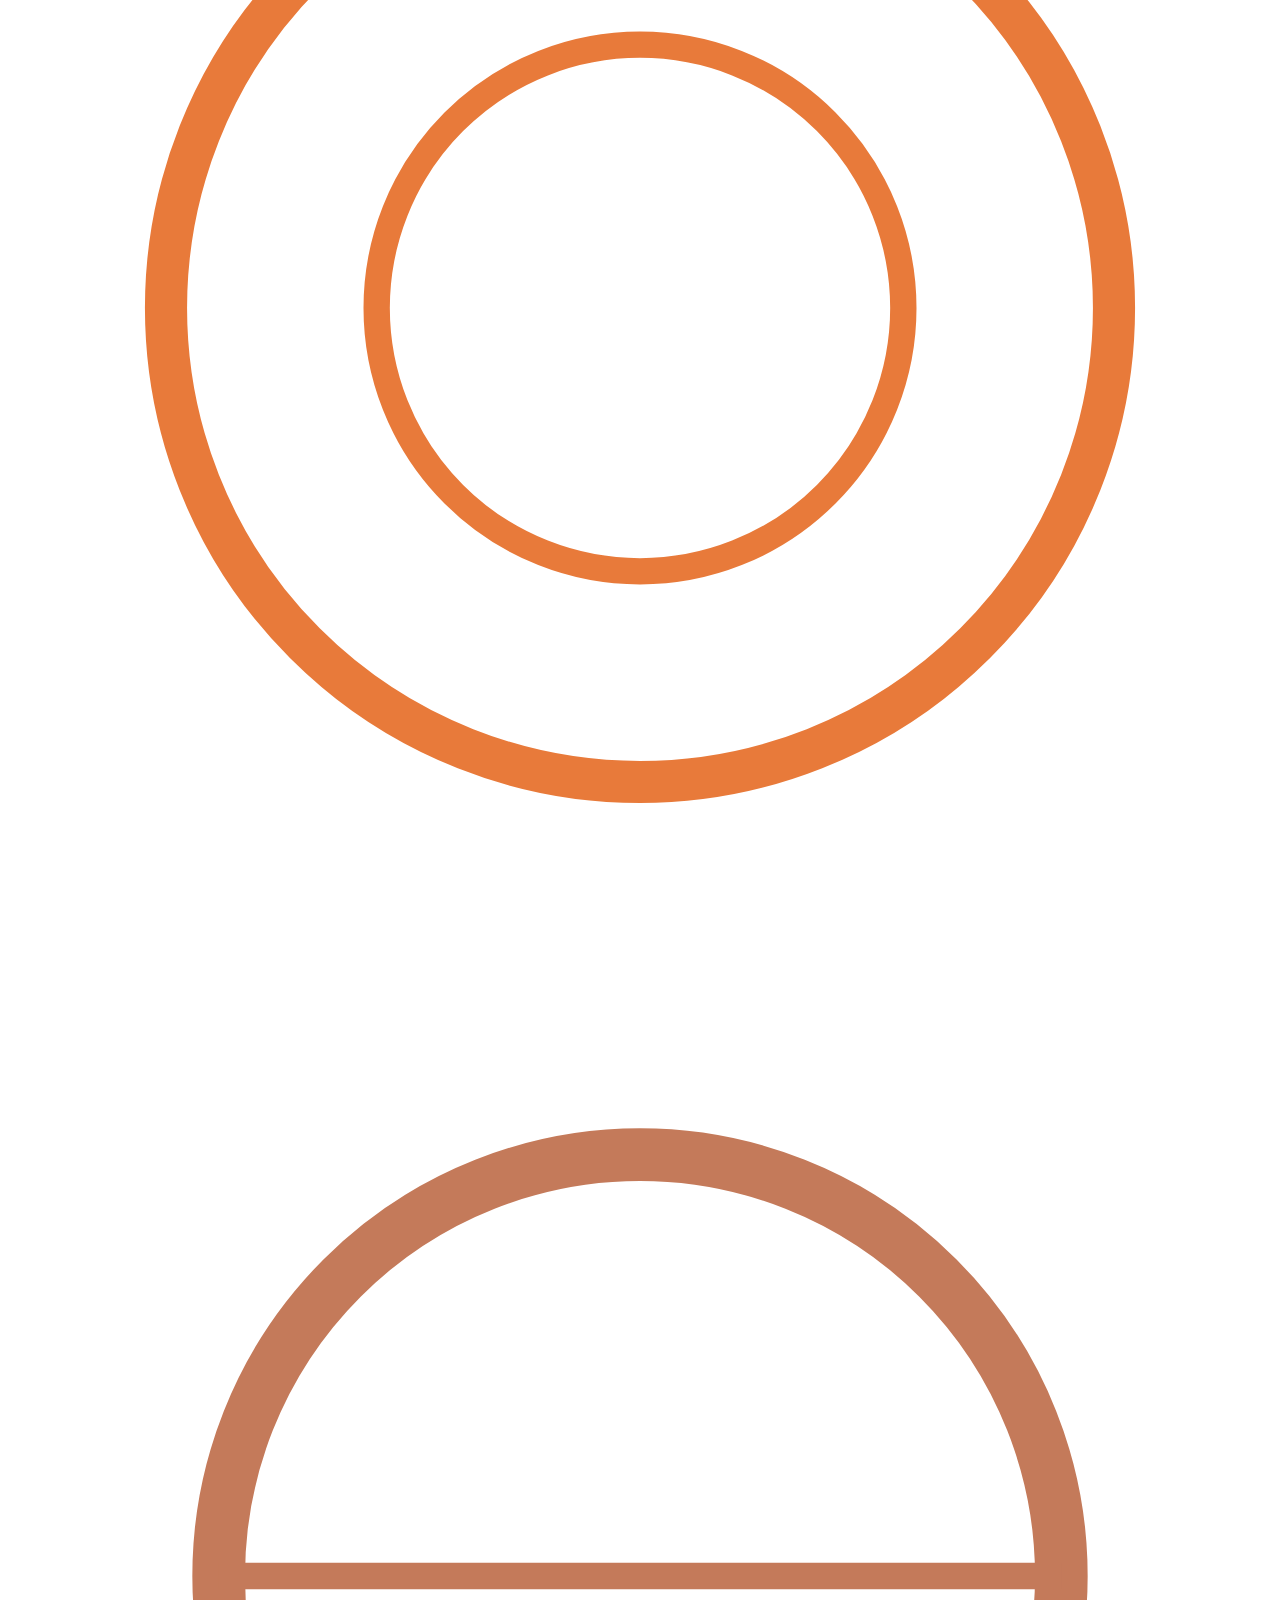
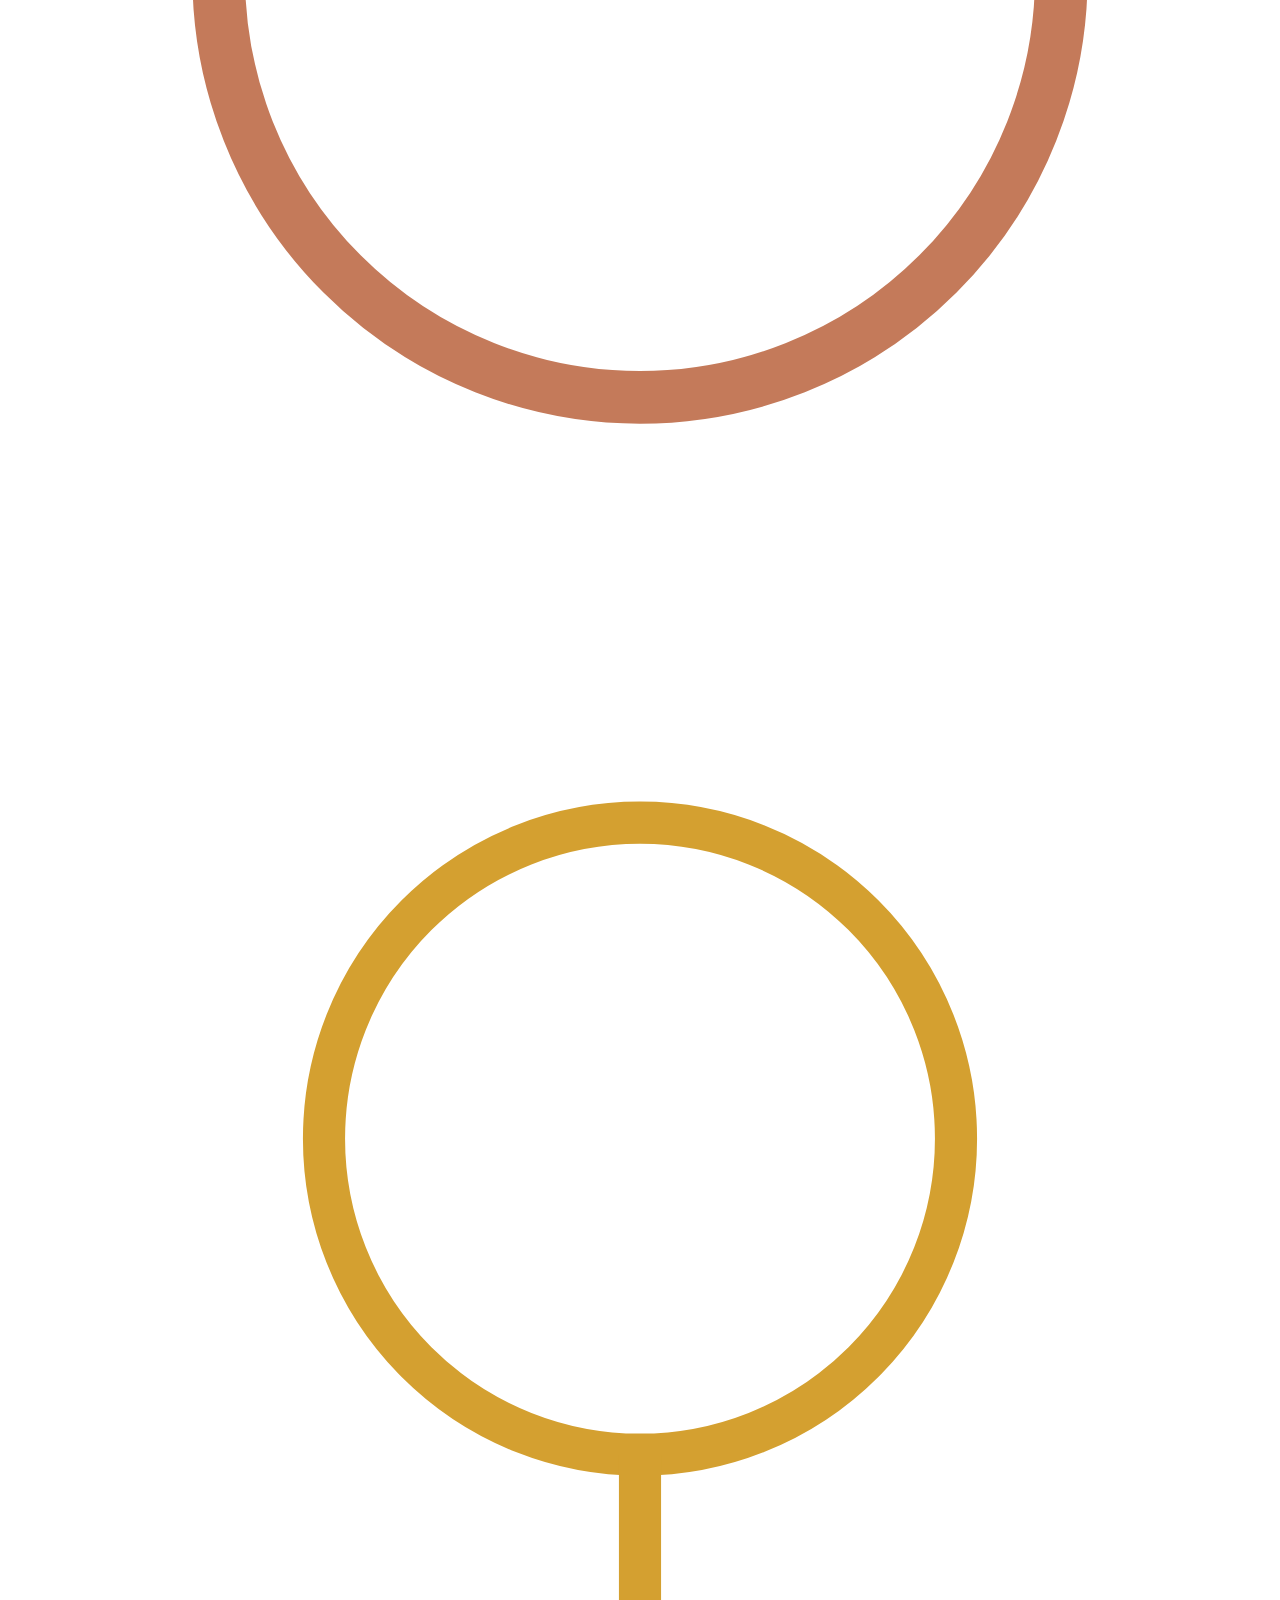
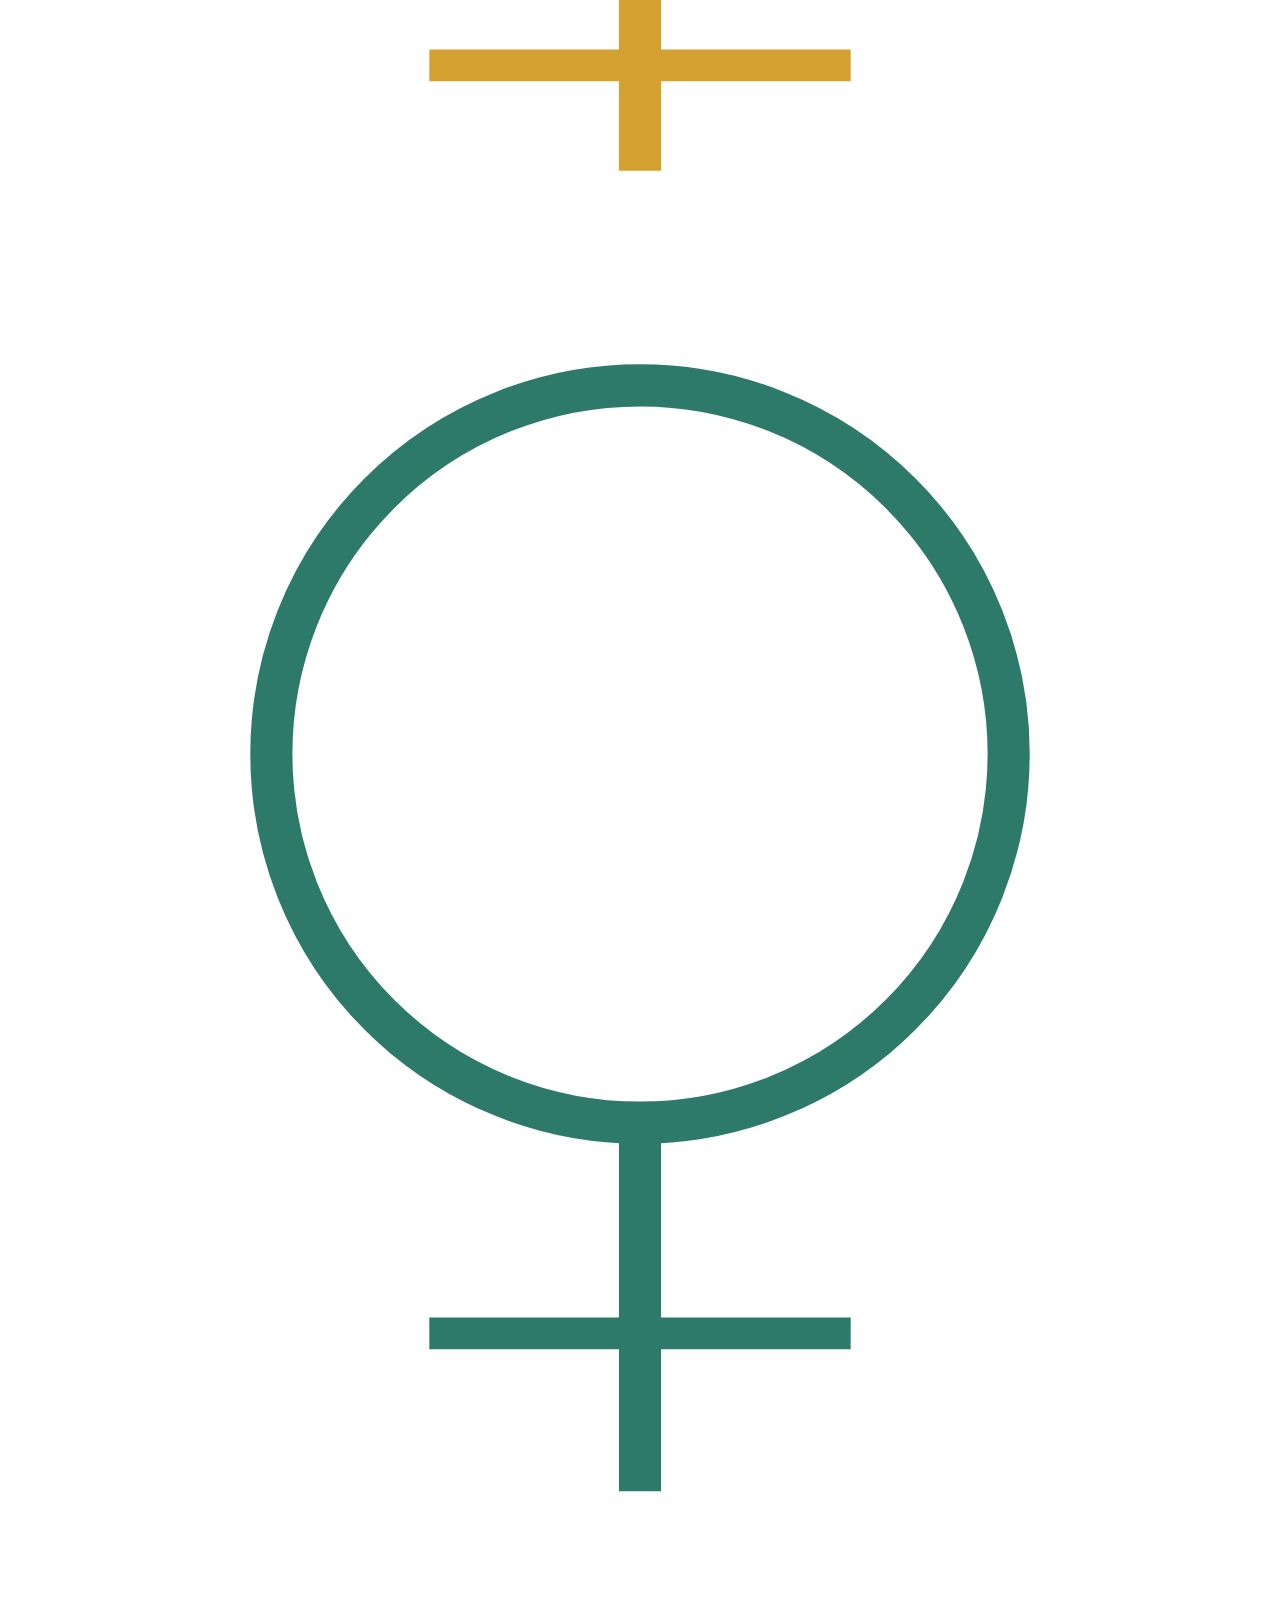
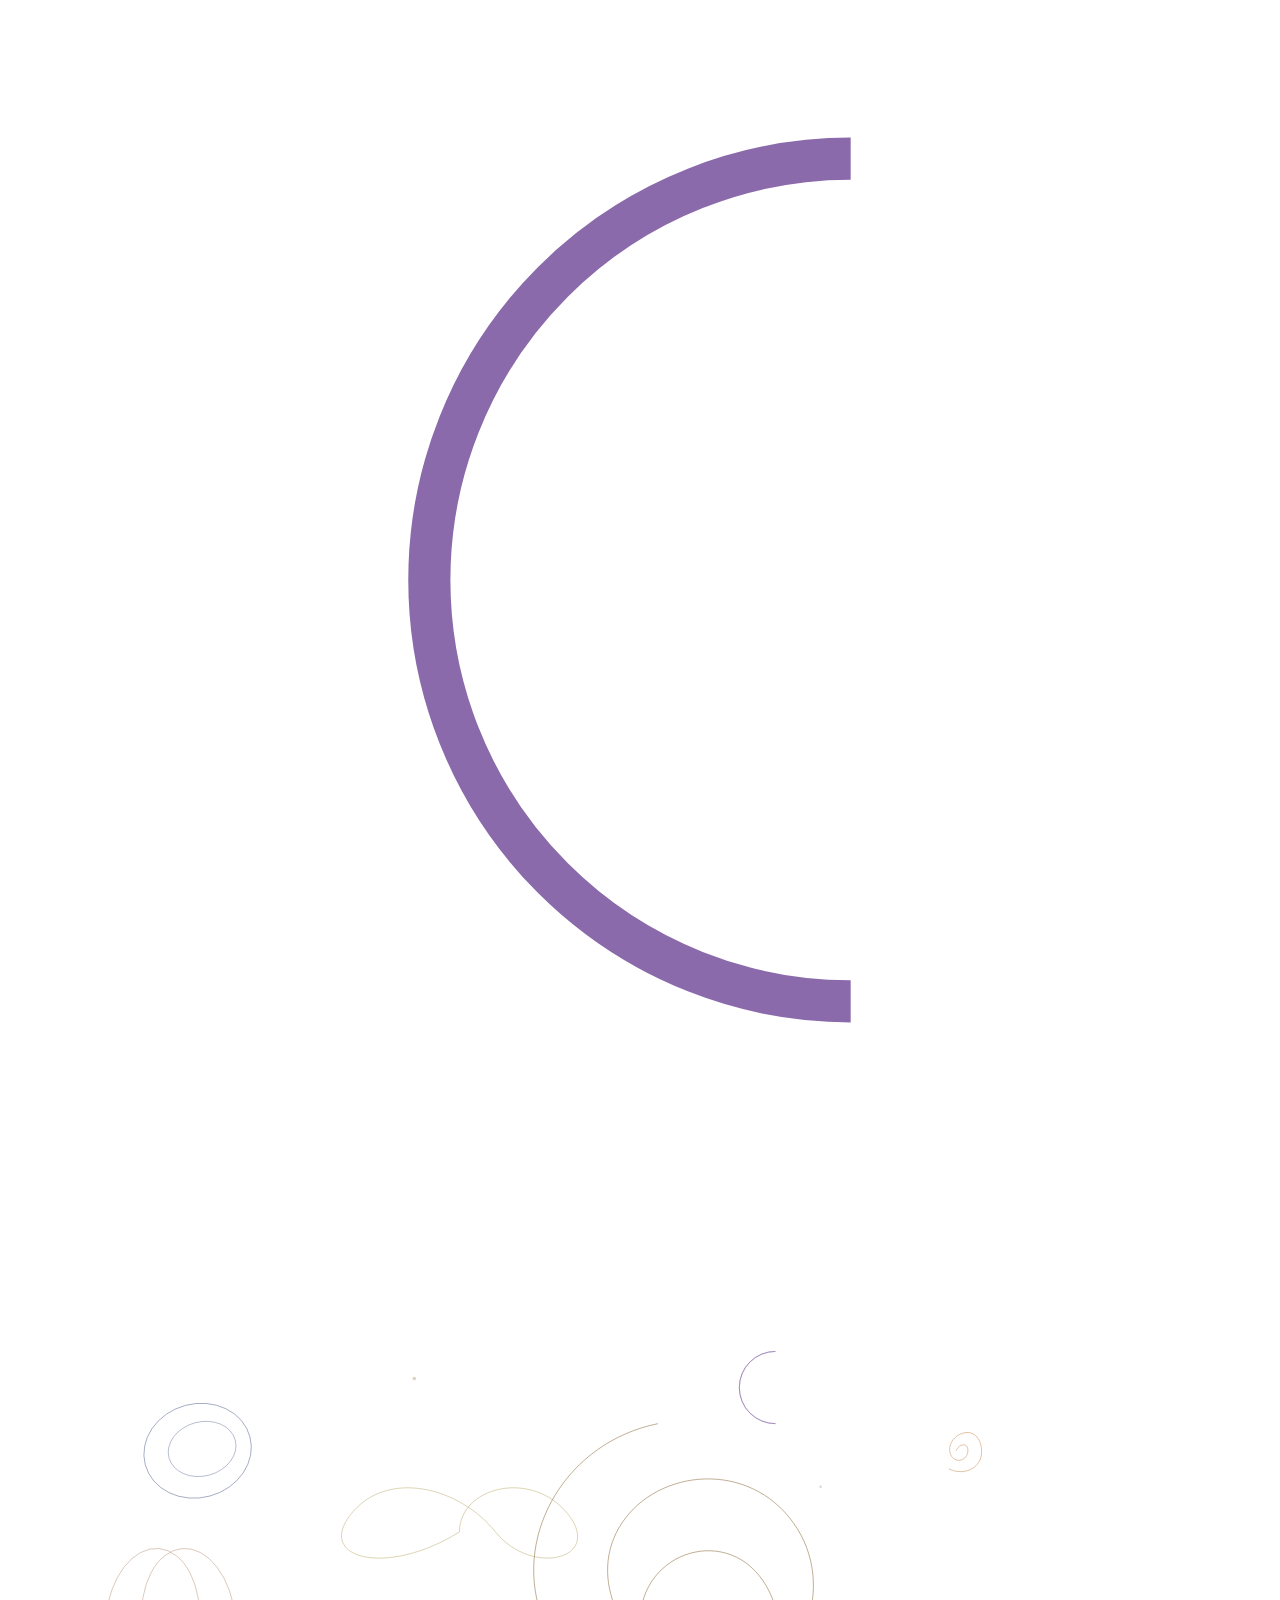
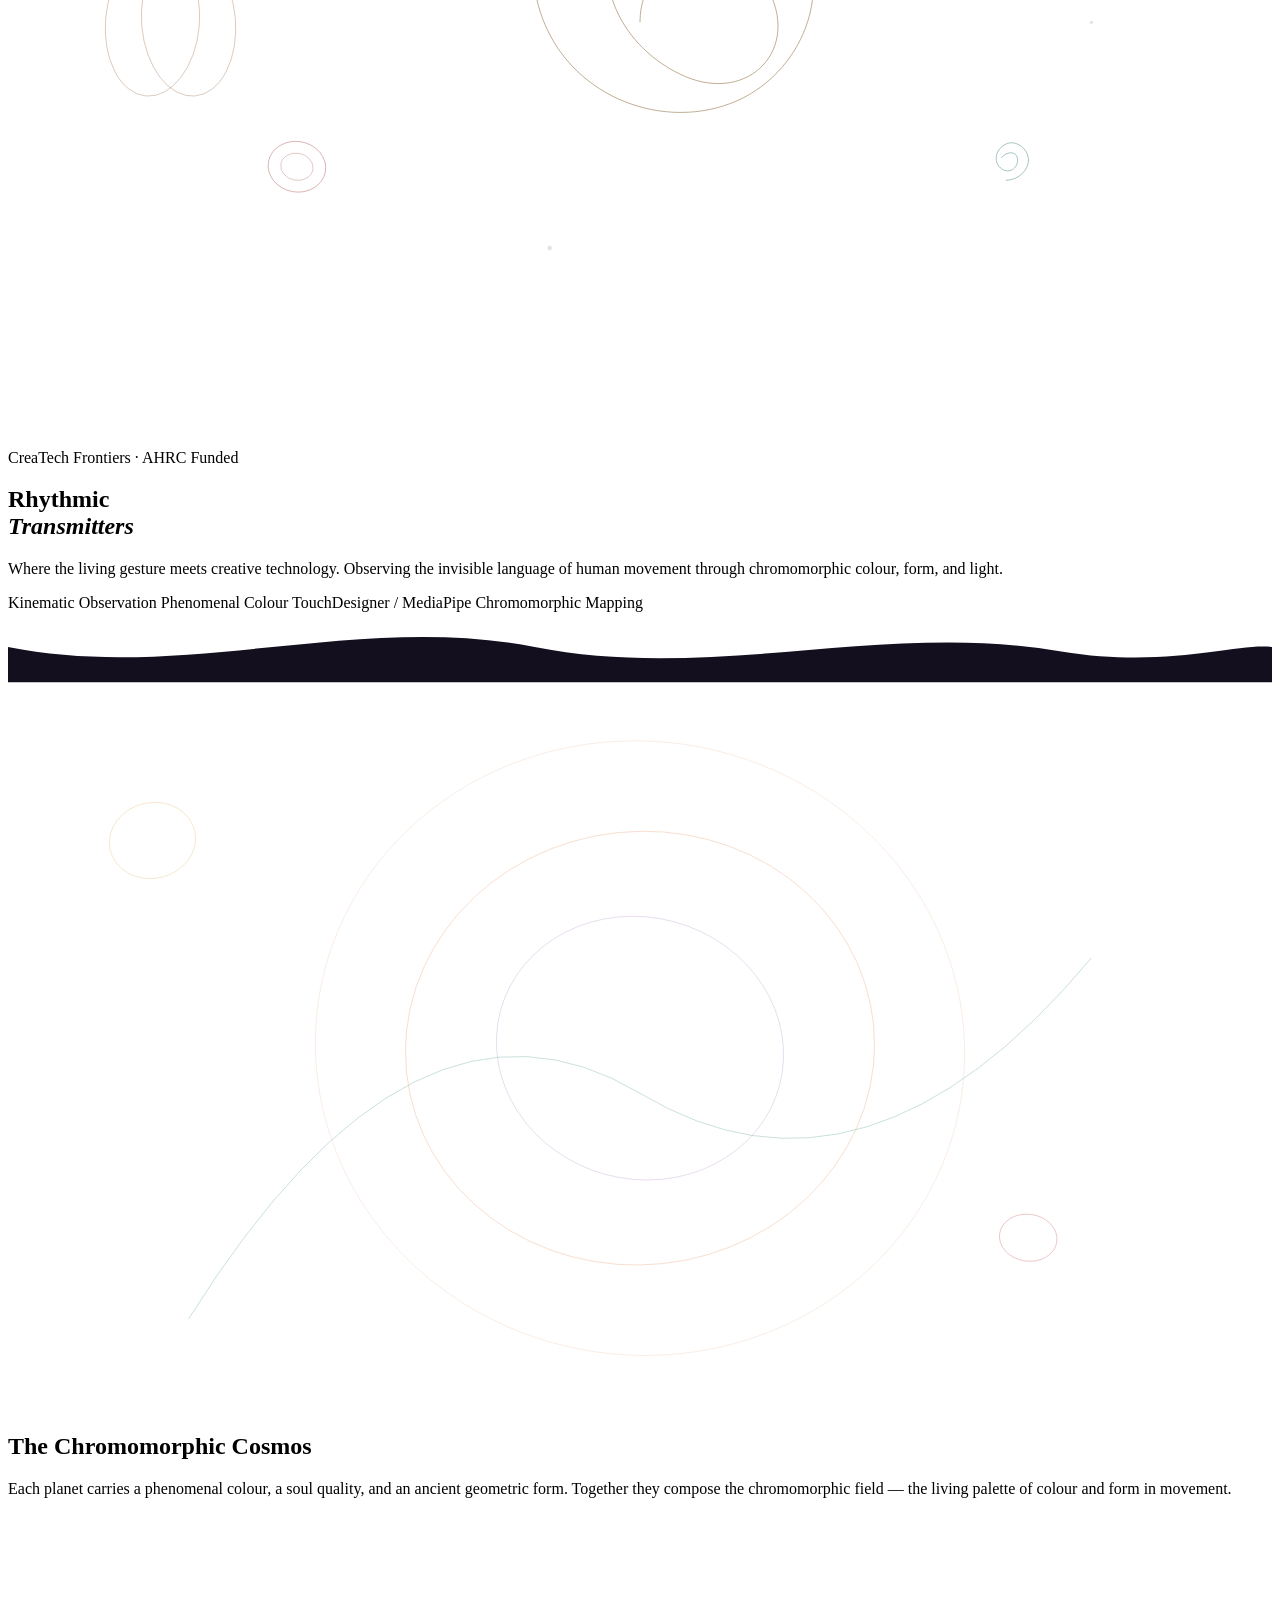
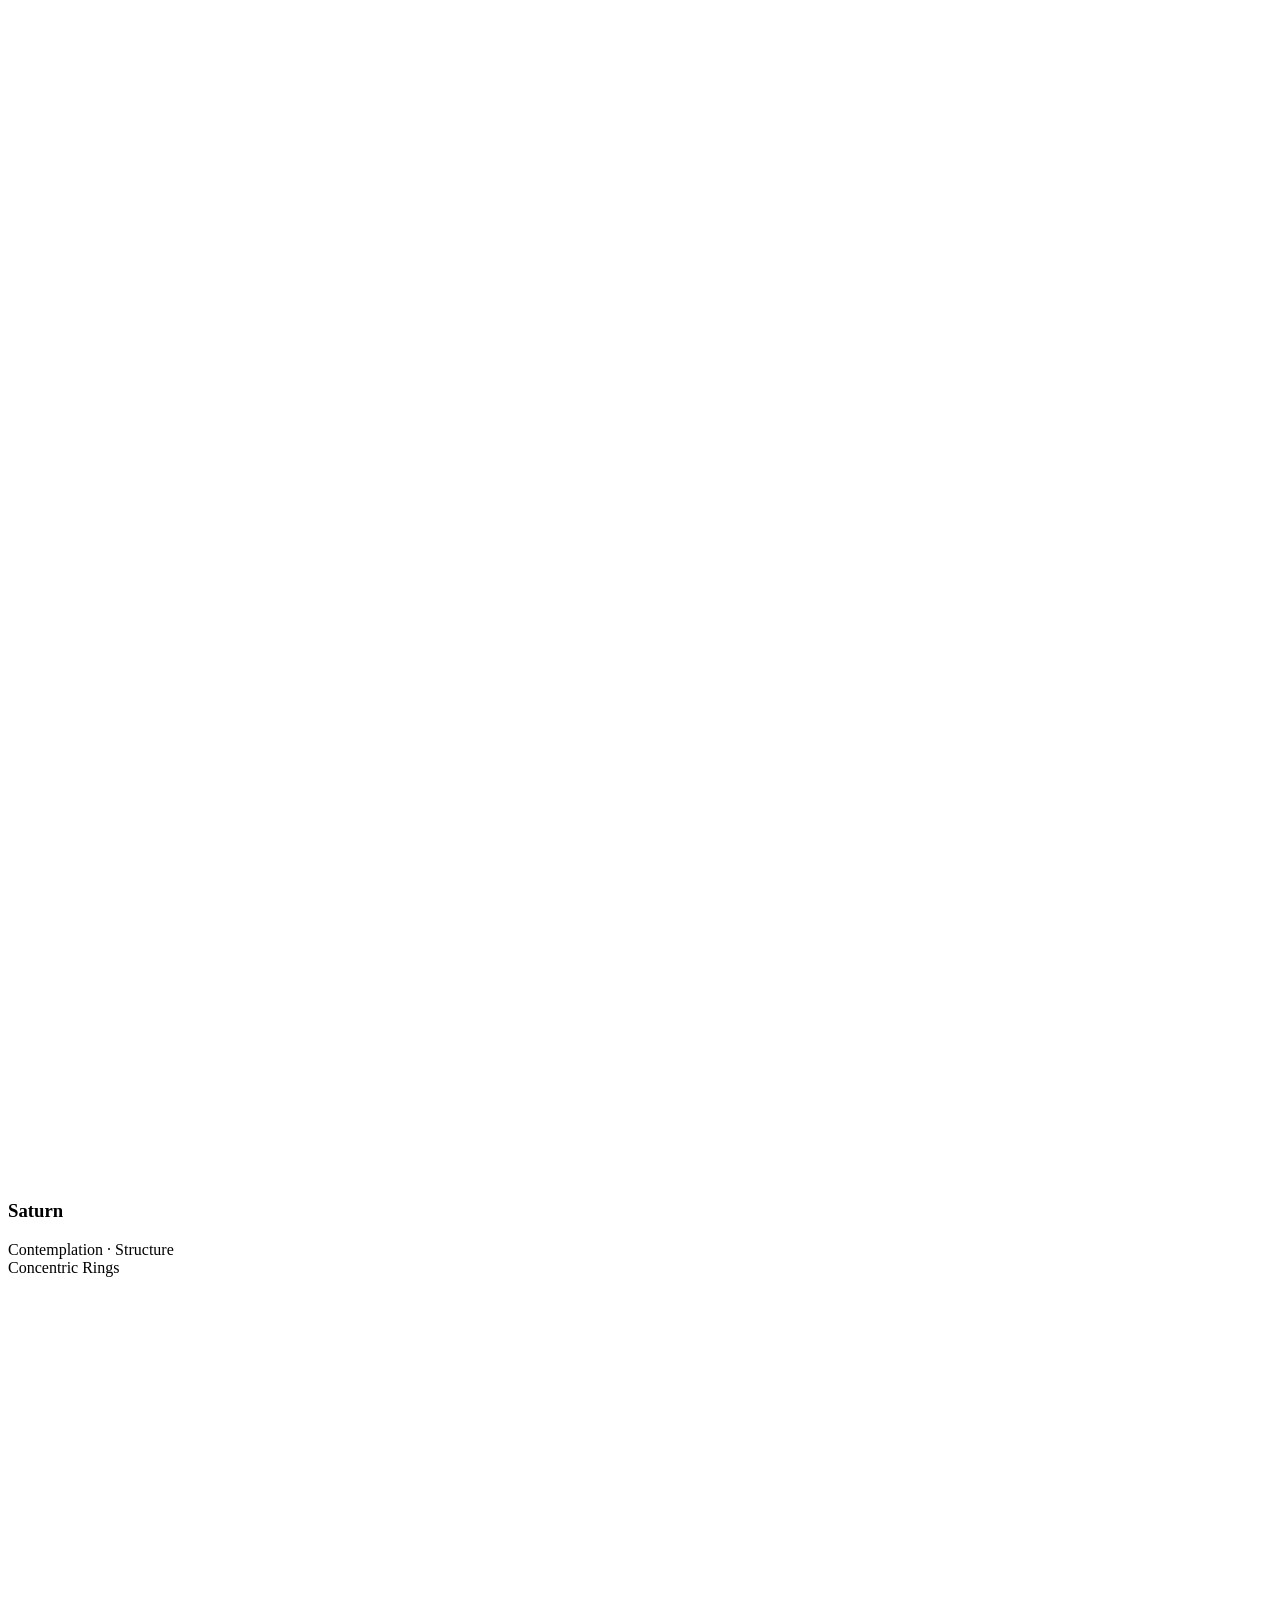
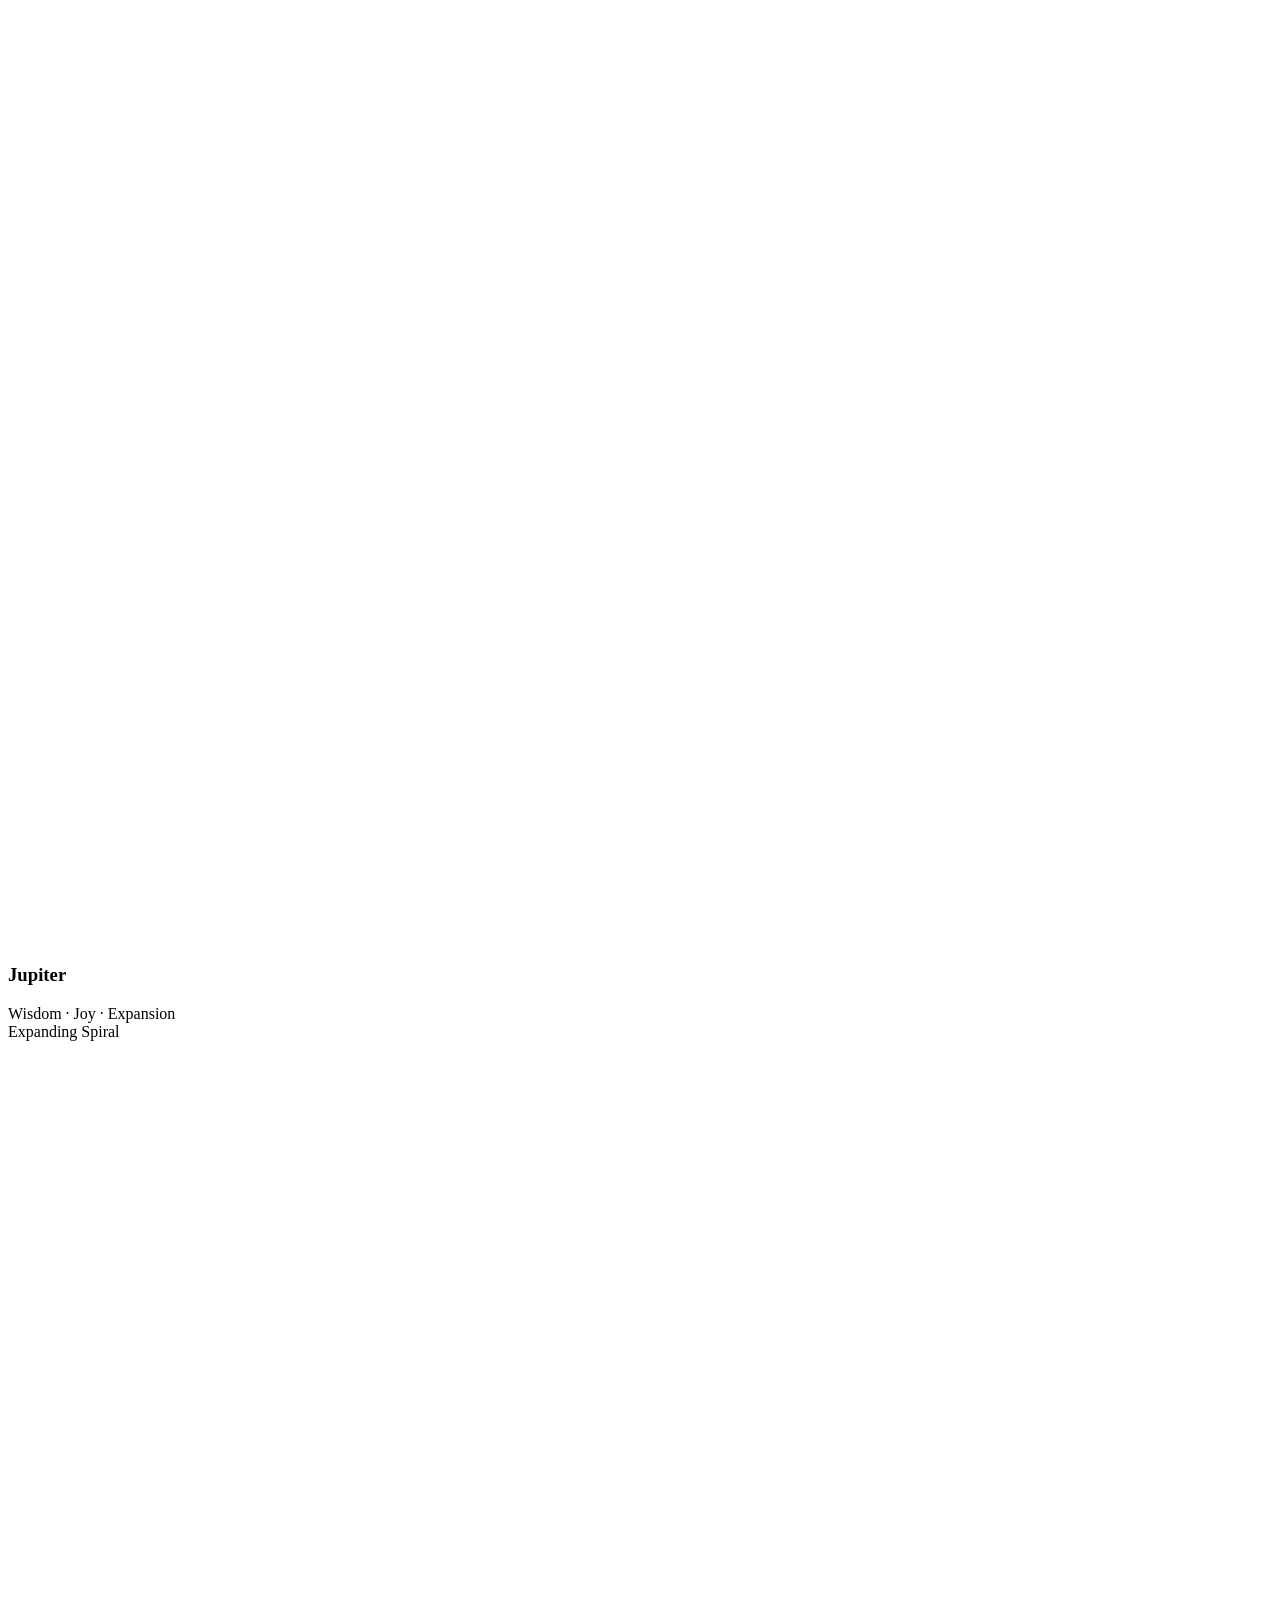
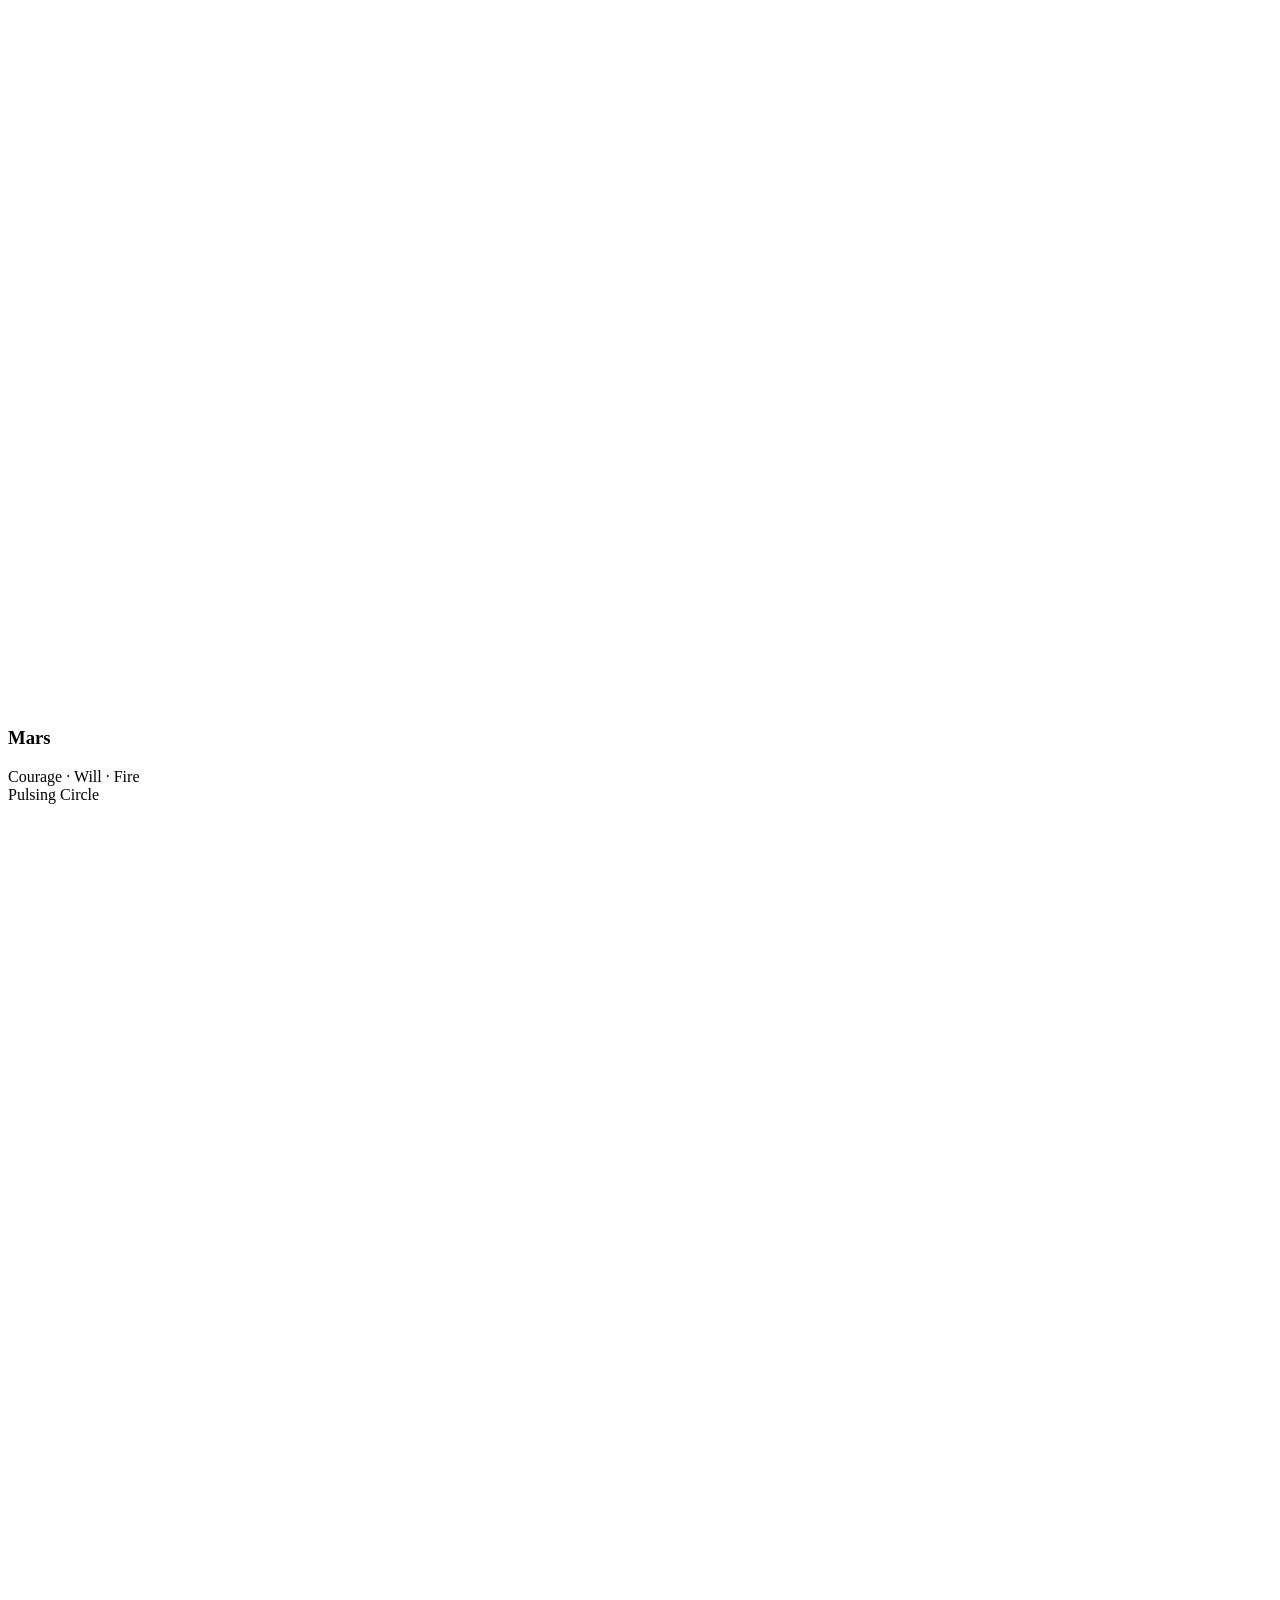
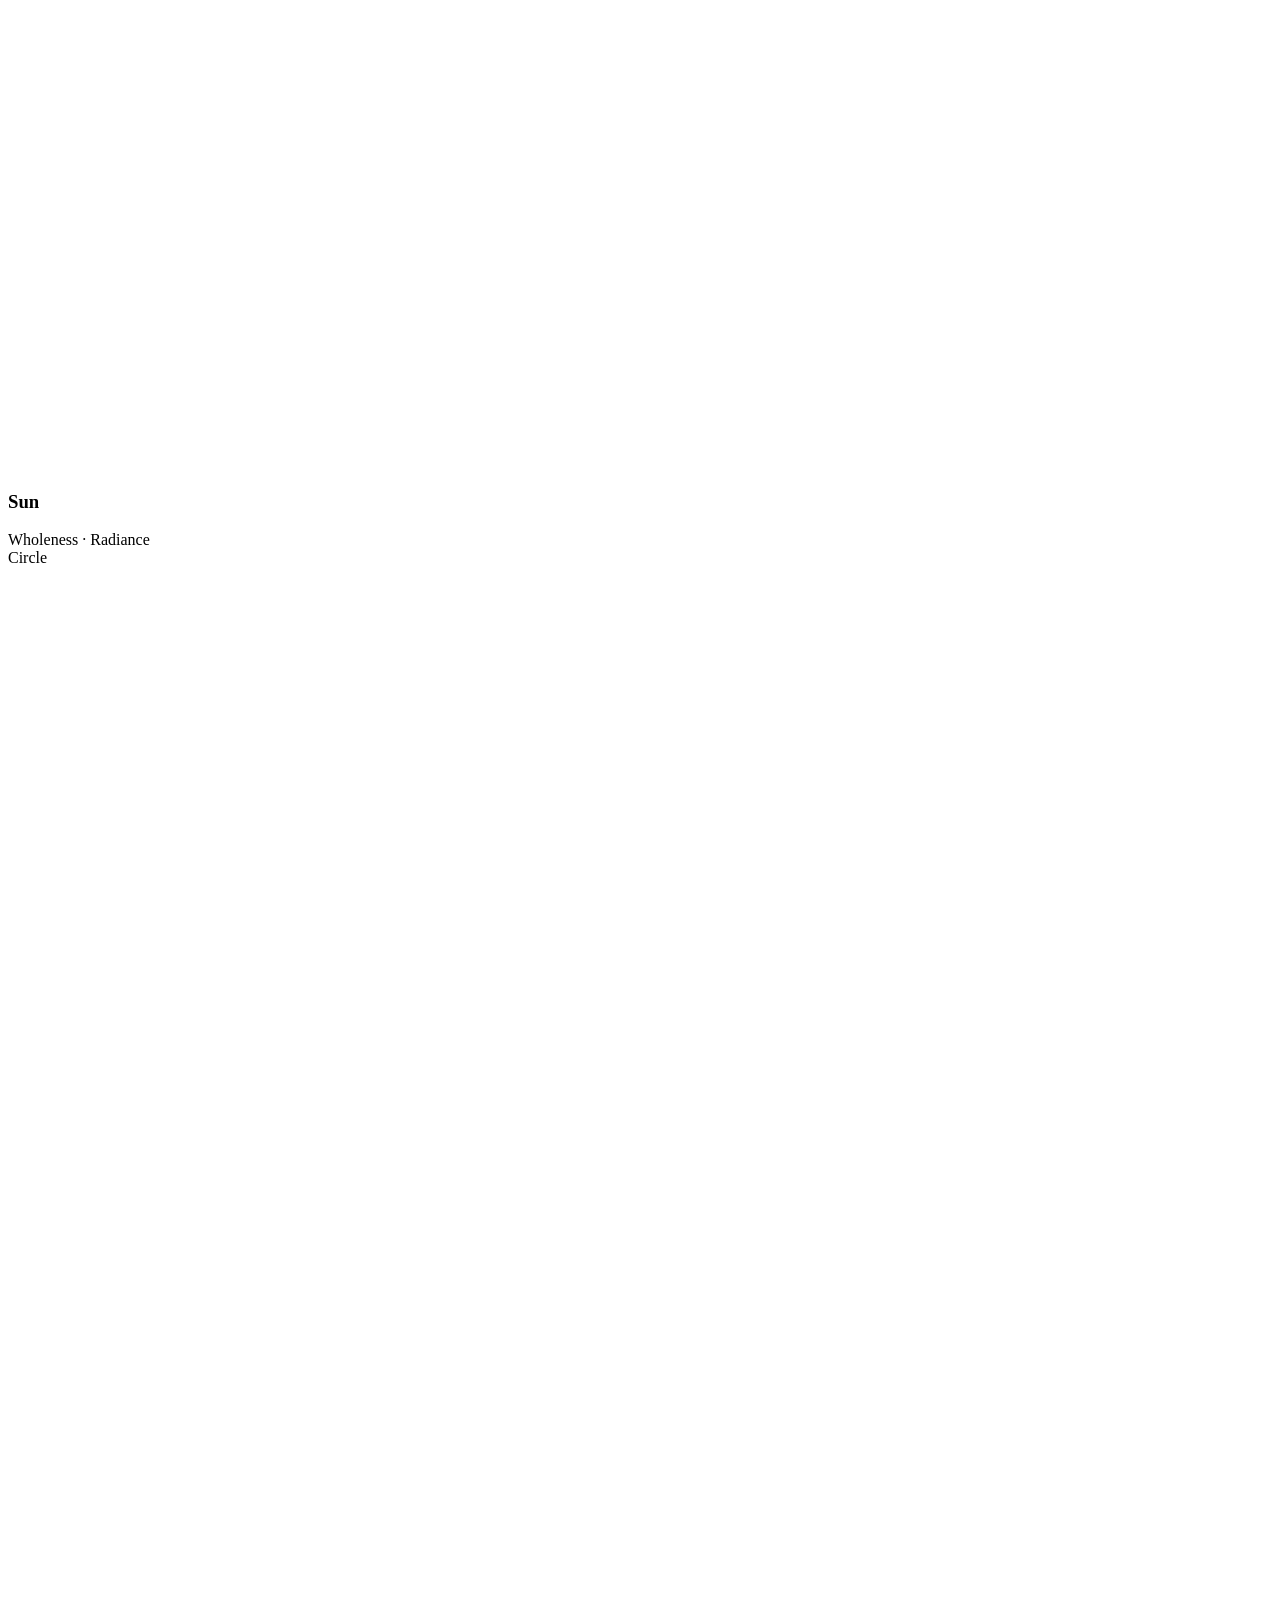
==== commit bd745994: "Split into HTML CSS JS" ====
--- a/index.html
+++ b/index.html
@@ -4,476 +4,7 @@
 <meta charset="UTF-8">
 <meta name="viewport" content="width=device-width, initial-scale=1.0">
 <title>Rhythmic Transmitters — CreaTech</title>
-<link href="https://fonts.googleapis.com/css2?family=Cormorant:ital,wght@0,300;0,400;1,300;1,400&family=Inter:wght@200;300;400&display=swap" rel="stylesheet">
-<style>
-  :root {
-    --saturn: #2a3d6b;
-    --saturn-light: #4a6fa5;
-    --jupiter: #e87a3a;
-    --jupiter-light: #f0985a;
-    --mars: #c43a3a;
-    --mars-light: #d4617a;
-    --sun: #dbb24e;
-    --sun-light: #edc94a;
-    --venus: #2d7a6a;
-    --venus-light: #6ba8a0;
-    --mercury: #d4a030;
-    --mercury-light: #e8c060;
-    --moon: #8a6aaa;
-    --moon-light: #c5a8d4;
-    --neptune: #1a5a5a;
-    --neptune-light: #3a8a8a;
-    --uranus: #7aaaca;
-    --uranus-light: #a8d0e0;
-    --earth: #c47a5a;
-    --earth-light: #e8a882;
-    --cream: #faf6f0;
-    --cream-warm: #f5ede2;
-    --dark: #130f1e;
-    --dark-warm: #1e1528;
-    --text: #4a3f38;
-    --text-light: #7a6f66;
-  }
-
-  * { margin: 0; padding: 0; box-sizing: border-box; }
-  html { scroll-behavior: smooth; font-size: 16px; }
-
-  body {
-    font-family: 'Inter', sans-serif;
-    font-weight: 300;
-    color: var(--dark-warm);
-    background: var(--cream);
-    overflow-x: hidden;
-    line-height: 1.75;
-  }
-
-  /* ═══ PLANETARY NAV ═══ */
-  .planet-nav {
-    position: fixed; top: 50%; right: 1.5rem;
-    transform: translateY(-50%); z-index: 100;
-    display: flex; flex-direction: column; gap: 0.5rem;
-  }
-  .planet-nav a {
-    width: 28px; height: 28px; display: flex; align-items: center; justify-content: center;
-    opacity: 0.35; transition: opacity 0.4s ease, transform 0.4s ease;
-  }
-  .planet-nav a:hover { opacity: 1; transform: scale(1.3); }
-  .planet-nav a svg { width: 16px; height: 16px; }
-
-  /* ═══ SHARED ═══ */
-  .section-header { max-width: 680px; margin-bottom: 4rem; }
-  .section-header h2 {
-    font-family: 'Cormorant', serif; font-weight: 300;
-    font-size: clamp(2rem, 4vw, 3.2rem); line-height: 1.2; margin-bottom: 1rem;
-  }
-  .section-header p { font-size: 0.95rem; color: var(--text-light); max-width: 520px; }
-
-  .glyph-watermark { position: absolute; pointer-events: none; z-index: 0; }
-  .glyph-watermark svg { opacity: 0.03; }
-
-  /* ═══ HERO ═══ */
-  .hero {
-    min-height: 100vh;
-    display: flex; align-items: center; justify-content: center;
-    position: relative; overflow: hidden;
-    background: linear-gradient(160deg, var(--cream) 0%, #f8e8d0 30%, #f0dcc0 55%, #e8d4d0 75%, #e0dce8 100%);
-  }
-
-  /* — CURVY: organic blob shapes instead of harsh circles — */
-  .hero-blob {
-    position: absolute; pointer-events: none; z-index: 0;
-    border-radius: 60% 40% 70% 30% / 50% 60% 40% 50%;
-    mix-blend-mode: multiply;
-    opacity: 0;
-    animation: blob-emerge 3s ease forwards, blob-morph 18s ease-in-out infinite;
-  }
-
-  @keyframes blob-emerge {
-    0% { opacity: 0; transform: scale(0.5); }
-    100% { opacity: 0.45; transform: scale(1); }
-  }
-
-  @keyframes blob-morph {
-    0%, 100% { border-radius: 60% 40% 70% 30% / 50% 60% 40% 50%; transform: translate(0,0) rotate(0deg); }
-    25% { border-radius: 40% 60% 30% 70% / 60% 40% 60% 40%; transform: translate(var(--bx), var(--by)) rotate(4deg); }
-    50% { border-radius: 70% 30% 50% 50% / 40% 60% 40% 60%; transform: translate(calc(var(--bx)*-0.5), calc(var(--by)*-0.8)) rotate(-3deg); }
-    75% { border-radius: 50% 50% 60% 40% / 55% 45% 55% 45%; transform: translate(calc(var(--bx)*0.3), var(--by)) rotate(2deg); }
-  }
-
-  .blob-saturn {
-    width: 380px; height: 320px;
-    background: radial-gradient(ellipse at 40% 40%, var(--saturn-light), var(--saturn) 60%, transparent 80%);
-    top: 2%; left: -6%; --bx: 22px; --by: -12px; animation-delay: 0s, 0s;
-  }
-  .blob-jupiter {
-    width: 280px; height: 320px;
-    background: radial-gradient(ellipse at 55% 40%, var(--jupiter-light), var(--jupiter) 55%, transparent 78%);
-    top: 8%; right: 2%; --bx: -18px; --by: 26px; animation-delay: 0.4s, 0.4s;
-  }
-  .blob-mars {
-    width: 200px; height: 180px;
-    background: radial-gradient(ellipse at 45% 50%, var(--mars-light), var(--mars) 55%, transparent 76%);
-    bottom: 18%; left: 12%; --bx: 16px; --by: 20px; animation-delay: 0.7s, 0.7s;
-  }
-  .blob-venus {
-    width: 260px; height: 220px;
-    background: radial-gradient(ellipse at 50% 40%, var(--venus-light), var(--venus) 50%, transparent 74%);
-    bottom: -4%; right: 8%; --bx: -20px; --by: -18px; animation-delay: 0.5s, 0.5s;
-  }
-  .blob-moon {
-    width: 140px; height: 160px;
-    background: radial-gradient(ellipse at 50% 50%, var(--moon-light), var(--moon) 55%, transparent 76%);
-    top: 46%; left: 38%; --bx: 28px; --by: -12px; animation-delay: 1s, 1s;
-  }
-
-  /* Flowing orbital ellipses replacing harsh circles */
-  .orbit-wave {
-    position: absolute; pointer-events: none; opacity: 0;
-    animation: blob-emerge 4s 1.5s ease forwards, orbit-drift 60s ease-in-out infinite;
-  }
-  @keyframes orbit-drift {
-    0%, 100% { transform: rotate(0deg) scale(1); }
-    50% { transform: rotate(12deg) scale(1.04); }
-  }
-  .orbit-wave-1 { width: 560px; height: 340px; top: 18%; left: 8%; border: 1px solid rgba(42,61,107,0.07); border-radius: 50%; }
-  .orbit-wave-2 { width: 380px; height: 260px; bottom: 4%; right: 2%; border: 1px solid rgba(196,58,58,0.05); border-radius: 50%; animation-direction: reverse; }
-  .orbit-wave-3 { width: 240px; height: 180px; top: 30%; right: 18%; border: 1px solid rgba(197,168,212,0.06); border-radius: 50%; animation-duration: 40s; }
-
-  .hero .cave-pattern { position: absolute; inset: 0; pointer-events: none; z-index: 0; }
-  .hero .cave-pattern svg { position: absolute; top: 0; left: 0; width: 100%; height: 100%; opacity: 0.03; }
-
-  .hero-content {
-    position: relative; z-index: 2; text-align: center;
-    max-width: 780px; padding: 2rem;
-    animation: emerge 2.5s cubic-bezier(0.23, 1, 0.32, 1) forwards; opacity: 0;
-  }
-  @keyframes emerge {
-    0% { opacity: 0; transform: translateY(40px); filter: blur(6px); }
-    100% { opacity: 1; transform: translateY(0); filter: blur(0); }
-  }
-  .hero-label {
-    font-weight: 300; font-size: 0.7rem; letter-spacing: 0.25em;
-    text-transform: uppercase; color: var(--saturn-light);
-    margin-bottom: 2rem; opacity: 0; animation: emerge 2s 0.3s ease forwards;
-  }
-  .hero h1 {
-    font-family: 'Cormorant', serif; font-weight: 300;
-    font-size: clamp(2.8rem, 7vw, 5rem);
-    line-height: 1.08; color: var(--dark-warm); margin-bottom: 1.5rem;
-  }
-  .hero h1 em { font-style: italic; color: var(--mars-light); }
-  .hero-desc {
-    font-size: 0.95rem; color: var(--text);
-    max-width: 480px; margin: 0 auto 2.5rem;
-    opacity: 0; animation: emerge 2s 0.7s ease forwards;
-  }
-  .hero-tags {
-    display: flex; justify-content: center; gap: 0.5rem; flex-wrap: wrap;
-    opacity: 0; animation: emerge 2s 1s ease forwards;
-  }
-  /* — CURVY: pill tags with larger radius — */
-  .tag {
-    font-size: 0.6rem; font-weight: 400; letter-spacing: 0.1em; text-transform: uppercase;
-    padding: 0.3rem 1rem; border-radius: 999px;
-    border: 1px solid rgba(44, 36, 32, 0.1); color: var(--text-light);
-    background: rgba(255,255,255,0.5); backdrop-filter: blur(4px);
-  }
-
-  /* ═══ WAVE DIVIDER between hero and cosmos ═══ */
-  .wave-divider { display: block; width: 100%; overflow: hidden; line-height: 0; }
-  .wave-divider svg { display: block; width: 100%; margin-bottom: -2px; }
-
-  /* ═══ COSMOS ═══ */
-  .cosmos {
-    padding: 2rem 2rem 7rem;
-    background: var(--dark);
-    position: relative; overflow: hidden;
-  }
-  .cosmos .cave-bg { position: absolute; inset: 0; pointer-events: none; }
-  .cosmos .cave-bg svg { position: absolute; top: 0; left: 0; width: 100%; height: 100%; opacity: 0.025; }
-  .cosmos-inner { max-width: 1200px; margin: 0 auto; position: relative; z-index: 1; }
-  .cosmos-header { text-align: center; margin-bottom: 5rem; }
-  .cosmos-header h2 {
-    font-family: 'Cormorant', serif; font-weight: 300;
-    font-size: clamp(2rem, 4vw, 3rem); color: var(--cream); margin-bottom: 0.8rem;
-  }
-  .cosmos-header p { font-size: 0.9rem; color: rgba(250,246,240,0.4); max-width: 500px; margin: 0 auto; }
-
-  /* — CURVY: planet grid with rounded cards and soft gaps — */
-  .planet-grid {
-    display: grid;
-    grid-template-columns: repeat(4, 1fr);
-    gap: 1rem;
-  }
-
-  .planet-card {
-    aspect-ratio: 2/3;
-    position: relative; overflow: hidden;
-    cursor: pointer;
-    border-radius: 40% 36% 42% 38% / 38% 40% 38% 42%; /* organic blob shape */
-    transition: transform 0.8s cubic-bezier(0.23, 1, 0.32, 1), border-radius 0.8s ease;
-  }
-
-  .planet-card:hover {
-    transform: scale(1.04);
-    border-radius: 44% 38% 46% 40% / 42% 44% 40% 46%;
-    z-index: 2;
-  }
-
-  .planet-card .pfield { position: absolute; inset: 0; }
-  .planet-card[data-planet="saturn"]  .pfield { background: linear-gradient(170deg, #3a5080, var(--saturn) 60%, #1a2040); }
-  .planet-card[data-planet="jupiter"] .pfield { background: linear-gradient(170deg, #f0a060, var(--jupiter) 60%, #c05a20); }
-  .planet-card[data-planet="mars"]    .pfield { background: linear-gradient(170deg, #e06070, var(--mars) 60%, #8a2020); }
-  .planet-card[data-planet="sun"]     .pfield { background: linear-gradient(170deg, #f0d870, var(--sun) 50%, #c08a20); }
-  .planet-card[data-planet="venus"]   .pfield { background: linear-gradient(170deg, #60c0a0, var(--venus) 60%, #1a4a40); }
-  .planet-card[data-planet="mercury"] .pfield { background: linear-gradient(170deg, #f0d050, var(--mercury) 60%, #a07020); }
-  .planet-card[data-planet="moon"]    .pfield { background: linear-gradient(170deg, #d0b8e0, var(--moon) 60%, #5a3a7a); }
-  .planet-card[data-planet="neptune"] .pfield { background: linear-gradient(170deg, #40a0a0, var(--neptune) 60%, #0a3030); }
-
-  .planet-card .glyph {
-    position: absolute; top: 50%; left: 50%;
-    transform: translate(-50%, -55%); opacity: 0.12;
-    transition: opacity 0.6s ease, transform 0.6s ease;
-  }
-  .planet-card:hover .glyph { opacity: 0.28; transform: translate(-50%, -55%) scale(1.1); }
-  .planet-card .glyph svg { width: 80px; height: 80px; }
-
-  .planet-card .pglow {
-    position: absolute; border-radius: 50%; opacity: 0.15;
-    transition: opacity 0.8s ease, transform 1s ease; pointer-events: none;
-  }
-  .planet-card:hover .pglow { opacity: 0.35; transform: scale(1.2); }
-  .planet-card[data-planet="saturn"]  .pglow { width: 120px; height: 120px; background: radial-gradient(circle, rgba(74,111,165,0.5) 0%, transparent 70%); top: 15%; right: 10%; }
-  .planet-card[data-planet="jupiter"] .pglow { width: 100px; height: 100px; background: radial-gradient(circle, rgba(240,152,90,0.5) 0%, transparent 70%); bottom: 20%; left: 10%; }
-  .planet-card[data-planet="mars"]    .pglow { width: 90px; height: 90px; background: radial-gradient(circle, rgba(255,200,180,0.4) 0%, transparent 65%); top: 20%; left: 15%; }
-  .planet-card[data-planet="sun"]     .pglow { width: 130px; height: 130px; background: radial-gradient(circle, rgba(255,255,220,0.4) 0%, transparent 65%); top: 10%; right: 5%; }
-  .planet-card[data-planet="venus"]   .pglow { width: 110px; height: 110px; background: radial-gradient(circle, rgba(150,220,200,0.4) 0%, transparent 65%); bottom: 15%; right: 10%; }
-  .planet-card[data-planet="mercury"] .pglow { width: 80px; height: 80px; background: radial-gradient(circle, rgba(240,210,80,0.4) 0%, transparent 65%); top: 18%; left: 20%; }
-  .planet-card[data-planet="moon"]    .pglow { width: 100px; height: 100px; background: radial-gradient(circle, rgba(220,200,240,0.4) 0%, transparent 65%); bottom: 10%; left: 15%; }
-  .planet-card[data-planet="neptune"] .pglow { width: 120px; height: 120px; background: radial-gradient(circle, rgba(60,160,160,0.4) 0%, transparent 65%); top: 20%; right: 8%; }
-
-  .planet-card .plabel { position: absolute; bottom: 1.5rem; left: 1.3rem; right: 1.3rem; }
-  .planet-card .plabel h3 {
-    font-family: 'Cormorant', serif; font-weight: 300; font-size: 1.3rem;
-    color: rgba(255,255,255,0.9); margin-bottom: 0.15rem;
-    text-shadow: 0 1px 12px rgba(0,0,0,0.3);
-  }
-  .planet-card .plabel .quality { font-size: 0.6rem; letter-spacing: 0.12em; text-transform: uppercase; color: rgba(255,255,255,0.5); font-weight: 400; }
-  .planet-card .plabel .geo-name { font-size: 0.55rem; letter-spacing: 0.08em; color: rgba(255,255,255,0.3); margin-top: 0.2rem; font-style: italic; }
-
-  /* ═══ ABOUT ═══ */
-  .about {
-    padding: 7rem 2rem;
-    max-width: 900px; margin: 0 auto; position: relative;
-  }
-  .about h2 { font-family: 'Cormorant', serif; font-weight: 300; font-size: clamp(1.8rem, 3.5vw, 2.8rem); color: var(--dark-warm); margin-bottom: 2rem; line-height: 1.25; }
-  .about p { font-size: 0.95rem; margin-bottom: 1.4rem; color: var(--text); max-width: 620px; }
-  .about .pull-quote {
-    font-family: 'Cormorant', serif; font-size: 1.3rem; font-weight: 300; font-style: italic;
-    color: var(--mars); padding: 1.5rem 0 1.5rem 2rem;
-    margin: 2.5rem 0; max-width: 540px; position: relative;
-  }
-  .about .pull-quote::before {
-    content: ''; position: absolute; left: 0; top: 1rem; bottom: 1rem;
-    width: 3px; border-radius: 999px;
-    background: linear-gradient(180deg, var(--jupiter), var(--mars), var(--moon));
-  }
-
-  /* ═══ PROCESS ═══ */
-  .process {
-    padding: 2rem 2rem 7rem;
-    background: var(--dark-warm); position: relative; overflow: hidden;
-  }
-  .process::before { display: none; }
-  .process .bg-glow { position: absolute; border-radius: 50%; filter: blur(80px); pointer-events: none; }
-  .process .bg-glow-1 { width: 400px; height: 400px; background: var(--jupiter); top: -15%; left: -5%; opacity: 0.08; }
-  .process .bg-glow-2 { width: 300px; height: 300px; background: var(--moon); bottom: -10%; right: 5%; opacity: 0.06; }
-  .process .bg-glow-3 { width: 180px; height: 180px; background: var(--venus); top: 40%; right: 15%; opacity: 0.05; }
-  .process-inner { max-width: 1100px; margin: 0 auto; position: relative; z-index: 1; }
-  .process h2 { font-family: 'Cormorant', serif; font-weight: 300; font-size: clamp(1.8rem, 3.5vw, 2.8rem); color: var(--cream); margin-bottom: 1rem; text-align: center; }
-  .process .section-note { text-align: center; color: rgba(250,246,240,0.35); font-size: 0.9rem; margin-bottom: 4rem; max-width: 480px; margin-left: auto; margin-right: auto; }
-
-  .process-grid { display: grid; grid-template-columns: repeat(auto-fit, minmax(240px, 1fr)); gap: 1.5rem; }
-
-  /* — CURVY: process cards with organic rounded corners — */
-  .process-card {
-    background: rgba(250,246,240,0.03); border: 1px solid rgba(250,246,240,0.05);
-    border-radius: 2rem 3rem 2.5rem 3rem / 3rem 2rem 3rem 2.5rem;
-    padding: 2rem 1.6rem;
-    transition: background 0.5s ease, transform 0.5s ease, border-radius 0.5s ease;
-    position: relative; overflow: hidden;
-  }
-  .process-card:hover {
-    background: rgba(250,246,240,0.06);
-    transform: translateY(-4px);
-    border-radius: 3rem 2rem 3rem 2.5rem / 2.5rem 3rem 2.5rem 3rem;
-  }
-  .process-card::before {
-    content: ''; position: absolute; top: 0; left: 1.2rem; right: 1.2rem;
-    height: 2px; border-radius: 999px; opacity: 0.4;
-  }
-  .process-card:nth-child(1)::before { background: var(--earth-light); }
-  .process-card:nth-child(2)::before { background: var(--mercury-light); }
-  .process-card:nth-child(3)::before { background: var(--venus-light); }
-  .process-card:nth-child(4)::before { background: var(--sun-light); }
-
-  .process-card .card-glow { position: absolute; border-radius: 50%; opacity: 0.05; pointer-events: none; }
-  .process-card:nth-child(1) .card-glow { width: 100px; height: 100px; background: radial-gradient(circle, var(--earth-light) 0%, transparent 70%); top: -25px; right: -15px; }
-  .process-card:nth-child(2) .card-glow { width: 80px; height: 80px; background: radial-gradient(circle, var(--mercury-light) 0%, transparent 70%); bottom: -20px; left: -10px; }
-  .process-card:nth-child(3) .card-glow { width: 90px; height: 90px; background: radial-gradient(circle, var(--venus-light) 0%, transparent 70%); top: -15px; left: 40%; }
-  .process-card:nth-child(4) .card-glow { width: 110px; height: 110px; background: radial-gradient(circle, var(--sun-light) 0%, transparent 70%); bottom: -25px; right: -10px; }
-
-  .process-card .step-num { font-family: 'Cormorant', serif; font-weight: 300; font-size: 2.2rem; color: rgba(250,246,240,0.38); margin-bottom: 0.6rem; line-height: 1; }
-  .process-card h3 { font-family: 'Cormorant', serif; font-weight: 300; font-size: 1.2rem; color: var(--cream); margin-bottom: 0.5rem; }
-  .process-card p { font-size: 0.82rem; color: rgba(250,246,240,0.45); line-height: 1.65; }
-
-  /* ═══ GALLERY ═══ */
-  .gallery { padding: 6rem 2rem; position: relative; overflow: hidden; background: var(--cream); }
-  .gallery-inner { max-width: 1200px; margin: 0 auto; }
-  .gallery-header { text-align: center; margin-bottom: 4rem; }
-  .gallery-header h2 { font-family: 'Cormorant', serif; font-weight: 300; font-size: clamp(1.8rem, 3.5vw, 2.8rem); color: var(--dark-warm); margin-bottom: 0.8rem; }
-  .gallery-header p { font-size: 0.9rem; color: var(--text-light); max-width: 440px; margin: 0 auto; }
-
-  /* — CURVY: mosaic with rounded blobs per tile — */
-  .mosaic { display: grid; grid-template-columns: repeat(12, 1fr); grid-auto-rows: 60px; gap: 1rem; }
-
-  .mos {
-    position: relative; overflow: hidden;
-    border-radius: 40% 36% 42% 38% / 38% 42% 36% 44%;
-    transition: transform 0.8s cubic-bezier(0.23, 1, 0.32, 1), box-shadow 0.6s ease, border-radius 0.6s ease;
-  }
-  .mos:hover {
-    transform: scale(1.03); z-index: 2;
-    box-shadow: 0 18px 50px rgba(44,36,32,0.12);
-    border-radius: 44% 40% 46% 40% / 42% 46% 40% 48%;
-  }
-  .mos .mfill { position: absolute; inset: 0; transition: transform 1s cubic-bezier(0.23, 1, 0.32, 1); }
-  .mos:hover .mfill { transform: scale(1.06); }
-
-  .mos:nth-child(1) { grid-column: 1/6; grid-row: 1/6; }
-  .mos:nth-child(1) .mfill { background: linear-gradient(140deg, var(--jupiter-light), var(--jupiter), #c05a20); }
-  .mos:nth-child(2) { grid-column: 6/9; grid-row: 1/5; }
-  .mos:nth-child(2) .mfill { background: linear-gradient(180deg, var(--moon-light), var(--moon), #5a3a7a); }
-  .mos:nth-child(3) { grid-column: 9/13; grid-row: 1/4; }
-  .mos:nth-child(3) .mfill { background: linear-gradient(155deg, var(--mars-light), var(--mars)); }
-  .mos:nth-child(4) { grid-column: 6/10; grid-row: 5/9; }
-  .mos:nth-child(4) .mfill { background: linear-gradient(200deg, var(--saturn-light), var(--saturn)); }
-  .mos:nth-child(5) { grid-column: 10/13; grid-row: 4/9; }
-  .mos:nth-child(5) .mfill { background: linear-gradient(160deg, var(--sun-light), var(--sun), var(--jupiter)); }
-  .mos:nth-child(6) { grid-column: 1/4; grid-row: 6/9; }
-  .mos:nth-child(6) .mfill { background: linear-gradient(145deg, var(--venus-light), var(--venus)); }
-  .mos:nth-child(7) { grid-column: 4/7; grid-row: 6/9; }
-  .mos:nth-child(7) .mfill { background: linear-gradient(135deg, var(--neptune-light), var(--neptune)); }
-
-  .mos .mos-glyph { position: absolute; top: 50%; left: 50%; transform: translate(-50%, -50%); opacity: 0.08; pointer-events: none; }
-  .mos .mos-glyph svg { width: 60px; height: 60px; }
-  .mos .mlabel { position: absolute; bottom: 0.8rem; left: 0.8rem; z-index: 2; opacity: 0; transition: opacity 0.4s ease, transform 0.4s ease; transform: translateY(5px); }
-  .mos:hover .mlabel { opacity: 1; transform: translateY(0); }
-  .mlabel span { display: block; font-family: 'Cormorant', serif; font-weight: 300; font-size: 0.95rem; color: #fff; text-shadow: 0 1px 8px rgba(0,0,0,0.3); }
-  .mlabel small { font-size: 0.55rem; letter-spacing: 0.1em; text-transform: uppercase; color: rgba(255,255,255,0.55); }
-
-  /* ═══ TEAM ═══ */
-  .team {
-    padding: 6rem 2rem;
-    background: linear-gradient(180deg, var(--cream) 0%, var(--cream-warm) 50%, #e8daf0 100%);
-    position: relative; overflow: hidden;
-  }
-  .team-inner { max-width: 900px; margin: 0 auto; position: relative; z-index: 1; }
-  .team h2 { font-family: 'Cormorant', serif; font-weight: 300; font-size: clamp(1.8rem, 3.5vw, 2.8rem); color: var(--dark-warm); margin-bottom: 1rem; }
-  .team .section-note { font-size: 0.9rem; color: var(--text-light); margin-bottom: 3rem; max-width: 480px; }
-  .collab-grid { display: grid; grid-template-columns: repeat(auto-fit, minmax(200px, 1fr)); gap: 1.2rem; }
-
-  /* — CURVY: collab cards as soft rounded pebbles — */
-  .collab-card {
-    padding: 1.6rem; background: rgba(255,255,255,0.55); backdrop-filter: blur(4px);
-    border: 1px solid rgba(44,36,32,0.04);
-    border-radius: 2.5rem 1.8rem 2.8rem 2rem / 2rem 2.8rem 2rem 2.5rem;
-    transition: transform 0.5s ease, box-shadow 0.5s ease, border-radius 0.5s ease;
-    position: relative; overflow: hidden;
-  }
-  .collab-card:hover {
-    transform: translateY(-4px);
-    box-shadow: 0 10px 32px rgba(44,36,32,0.07);
-    border-radius: 2rem 2.5rem 2rem 2.8rem / 2.8rem 2rem 2.5rem 2rem;
-  }
-  .collab-card::after {
-    content: ''; position: absolute; width: 60px; height: 60px; border-radius: 50%;
-    opacity: 0.06; top: -15px; right: -15px; pointer-events: none;
-  }
-  .collab-card:nth-child(1)::after { background: radial-gradient(circle, var(--jupiter) 0%, transparent 70%); }
-  .collab-card:nth-child(2)::after { background: radial-gradient(circle, var(--mars-light) 0%, transparent 70%); }
-  .collab-card:nth-child(3)::after { background: radial-gradient(circle, var(--moon) 0%, transparent 70%); }
-  .collab-card:nth-child(4)::after { background: radial-gradient(circle, var(--saturn-light) 0%, transparent 70%); }
-  .collab-card .role { font-size: 0.58rem; letter-spacing: 0.12em; text-transform: uppercase; color: var(--venus); margin-bottom: 0.35rem; font-weight: 400; }
-  .collab-card h3 { font-family: 'Cormorant', serif; font-weight: 300; font-size: 1.1rem; color: var(--dark-warm); margin-bottom: 0.25rem; }
-  .collab-card p { font-size: 0.78rem; color: var(--text-light); }
-
-  /* ═══ QUOTE ═══ */
-  .quote-strip {
-    padding: 2rem 2rem 4.5rem; background: var(--dark); text-align: center;
-    position: relative; overflow: hidden;
-  }
-  .quote-strip::before {
-    content: ''; position: absolute; inset: 0;
-    background:
-      radial-gradient(circle at 20% 50%, rgba(232,122,58,0.05) 0%, transparent 40%),
-      radial-gradient(circle at 80% 50%, rgba(42,61,107,0.05) 0%, transparent 40%),
-      radial-gradient(circle at 50% 30%, rgba(138,106,170,0.03) 0%, transparent 35%);
-  }
-  .quote-strip blockquote {
-    font-family: 'Cormorant', serif; font-size: clamp(1.2rem, 2.5vw, 1.8rem);
-    font-weight: 300; font-style: italic; color: var(--cream);
-    max-width: 620px; margin: 0 auto; position: relative; z-index: 1; line-height: 1.55;
-  }
-
-  /* ═══ FOOTER ═══ */
-  footer { padding: 3rem 2rem 2rem; background: var(--dark); }
-  .footer-inner { max-width: 1100px; margin: 0 auto; display: flex; justify-content: space-between; align-items: start; flex-wrap: wrap; gap: 2rem; }
-  .footer-brand { font-family: 'Cormorant', serif; font-weight: 300; font-size: 1.1rem; color: var(--cream); margin-bottom: 0.3rem; }
-  .footer-sub { font-size: 0.72rem; color: rgba(250,246,240,0.65); max-width: 280px; line-height: 1.5; }
-  .footer-links { display: flex; gap: 1.5rem; }
-  .footer-links a { color: rgba(250,246,240,0.7); text-decoration: none; font-size: 0.78rem; font-weight: 300; transition: color 0.3s ease; }
-  .footer-links a:hover { color: var(--earth-light); }
-  .footer-bottom { max-width: 1100px; margin: 1.5rem auto 0; padding-top: 1.2rem; border-top: 1px solid rgba(250,246,240,0.08); display: flex; justify-content: space-between; flex-wrap: wrap; gap: 0.8rem; }
-  .footer-bottom p { font-size: 0.6rem; color: rgba(250,246,240,0.45); }
-
-  /* — CURVY: rainbow strip with rounded top — */
-  .planet-strip {
-    height: 5px;
-    border-radius: 999px 999px 0 0;
-    background: linear-gradient(90deg, var(--saturn), var(--jupiter), var(--mars), var(--sun), var(--venus), var(--mercury), var(--moon), var(--neptune), var(--uranus));
-  }
-
-  /* REVEAL */
-  .reveal { opacity: 0; transform: translateY(25px); transition: opacity 1s cubic-bezier(0.23,1,0.32,1), transform 1s cubic-bezier(0.23,1,0.32,1); }
-  .reveal.vis { opacity: 1; transform: translateY(0); }
-  .rd1 { transition-delay: 0.1s; } .rd2 { transition-delay: 0.2s; }
-  .rd3 { transition-delay: 0.3s; } .rd4 { transition-delay: 0.4s; }
-
-  /* RESPONSIVE */
-  @media (max-width: 768px) {
-    .planet-nav { display: none; }
-    .hero-blob, .orbit-wave { display: none; }
-    .hero { min-height: 85vh; }
-    .planet-grid { grid-template-columns: 1fr 1fr; }
-    .planet-card { border-radius: 2rem; }
-    .planet-card:hover { border-radius: 2.5rem; }
-    .mosaic { grid-template-columns: 1fr 1fr; grid-auto-rows: 100px; }
-    .mos { border-radius: 1.5rem; }
-    .mos:nth-child(1) { grid-column: 1/3; grid-row: 1/3; }
-    .mos:nth-child(2) { grid-column: 1/2; grid-row: 3/5; }
-    .mos:nth-child(3) { grid-column: 2/3; grid-row: 3/5; }
-    .mos:nth-child(4) { grid-column: 1/3; grid-row: 5/7; }
-    .mos:nth-child(5) { grid-column: 1/2; grid-row: 7/9; }
-    .mos:nth-child(6) { grid-column: 2/3; grid-row: 7/9; }
-    .mos:nth-child(7) { grid-column: 1/3; grid-row: 9/11; }
-    .process-grid { grid-template-columns: 1fr; }
-    .process-card { border-radius: 1.5rem; }
-    .collab-grid { grid-template-columns: 1fr 1fr; }
-    .collab-card { border-radius: 1.5rem; }
-    .footer-inner { flex-direction: column; }
-  }
-</style>
+<link rel="stylesheet" href="assets/css/style.css">
 </head>
 <body>
 
@@ -489,49 +20,33 @@
 
 <!-- ═══ HERO ═══ -->
 <section class="hero" id="hero">
-
-  <!-- Organic blob colour bodies (replaces harsh planet circles) -->
   <div class="hero-blob blob-saturn"></div>
   <div class="hero-blob blob-jupiter"></div>
   <div class="hero-blob blob-mars"></div>
   <div class="hero-blob blob-venus"></div>
   <div class="hero-blob blob-moon"></div>
-
-  <!-- Soft tilted elliptical orbits -->
   <div class="orbit-wave orbit-wave-1"></div>
   <div class="orbit-wave orbit-wave-2"></div>
   <div class="orbit-wave orbit-wave-3"></div>
-
-  <!-- Cave-drawing geometry -->
   <div class="cave-pattern">
     <svg viewBox="0 0 1400 900" fill="none" xmlns="http://www.w3.org/2000/svg">
-      <!-- Flowing spiral — hero centrepiece, using bezier not circle -->
       <path d="M 700 450 C 700 370, 800 340, 840 410 C 880 480, 820 540, 750 510 C 680 480, 640 400, 680 340 C 720 280, 820 270, 870 340 C 920 410, 880 510, 800 540 C 720 570, 620 530, 590 440 C 560 350, 620 250, 720 230" stroke="#8a6a3a" stroke-width="0.6" fill="none"/>
-      <!-- Soft concentric tear-drops — Saturn-like -->
       <ellipse cx="210" cy="260" rx="60" ry="52" stroke="#4a5a8a" stroke-width="0.5" transform="rotate(-15 210 260)"/>
       <ellipse cx="215" cy="258" rx="38" ry="30" stroke="#4a5a8a" stroke-width="0.4" transform="rotate(-15 215 258)"/>
-      <!-- Flowing spiral — Jupiter -->
       <path d="M 1050 260 C 1055 250, 1065 252, 1063 262 C 1061 272, 1048 274, 1044 264 C 1040 254, 1048 242, 1060 240 C 1072 238, 1080 250, 1078 265 C 1076 280, 1058 288, 1042 280" stroke="#c07a3a" stroke-width="0.5" fill="none"/>
-      <!-- Soft pulsing oval — Mars -->
       <ellipse cx="320" cy="610" rx="32" ry="28" stroke="#a04040" stroke-width="0.4" transform="rotate(10 320 610)"/>
       <ellipse cx="320" cy="610" rx="18" ry="15" stroke="#a04040" stroke-width="0.3" transform="rotate(10 320 610)"/>
-      <!-- Deep spiral — Neptune -->
       <path d="M 1100 600 C 1110 590, 1120 595, 1118 605 C 1116 615, 1105 618, 1098 610 C 1091 602, 1095 590, 1105 585 C 1115 580, 1128 588, 1130 600 C 1132 612, 1120 625, 1105 625" stroke="#3a7a7a" stroke-width="0.5" fill="none"/>
-      <!-- Lemniscate — flowing Mercury -->
       <path d="M 500 350 C 500 300, 580 280, 620 330 C 660 380, 580 400, 540 350 C 500 300, 420 280, 380 330 C 340 380, 420 400, 500 350" stroke="#a08a30" stroke-width="0.4" fill="none"/>
-      <!-- Crescent — Moon -->
       <path d="M 850 150 A 40 40 0 1 0 850 230 A 28 28 0 0 1 850 150" stroke="#7a5a9a" stroke-width="0.5" fill="none"/>
-      <!-- Vesica piscis — Earth, rotated slightly -->
       <ellipse cx="160" cy="450" rx="52" ry="82" stroke="#a07050" stroke-width="0.4" transform="rotate(5 160 450)"/>
       <ellipse cx="200" cy="450" rx="52" ry="82" stroke="#a07050" stroke-width="0.4" transform="rotate(-5 200 450)"/>
-      <!-- Star dots -->
       <circle cx="450" cy="180" r="2" fill="#8a6a3a" opacity="0.3"/>
       <circle cx="900" cy="300" r="1.5" fill="#8a6a3a" opacity="0.25"/>
       <circle cx="600" cy="700" r="2.5" fill="#8a6a3a" opacity="0.2"/>
       <circle cx="1200" cy="450" r="1.8" fill="#8a6a3a" opacity="0.2"/>
     </svg>
   </div>
-
   <div class="hero-content">
     <p class="hero-label">CreaTech Frontiers &middot; AHRC Funded</p>
     <h1>Rhythmic<br><em>Transmitters</em></h1>
@@ -545,14 +60,14 @@
   </div>
 </section>
 
-<!-- Wave divider hero → cosmos -->
+<!-- Wave divider -->
 <div class="wave-divider" style="background:var(--cream);">
   <svg viewBox="0 0 1440 80" preserveAspectRatio="none" xmlns="http://www.w3.org/2000/svg">
     <path d="M0,40 C200,80 400,0 600,40 C800,80 1000,10 1200,45 C1320,65 1400,35 1440,40 L1440,80 L0,80 Z" fill="#130f1e"/>
   </svg>
 </div>
 
-<!-- ═══ PLANETARY COSMOS ═══ -->
+<!-- ═══ COSMOS ═══ -->
 <section class="cosmos" id="cosmos">
   <div class="cave-bg">
     <svg viewBox="0 0 1400 800" fill="none" xmlns="http://www.w3.org/2000/svg">
@@ -564,13 +79,11 @@
       <ellipse cx="1130" cy="610" rx="32" ry="26" stroke="#c43a3a" stroke-width="0.3" transform="rotate(8 1130 610)"/>
     </svg>
   </div>
-
   <div class="cosmos-inner">
     <div class="cosmos-header reveal">
       <h2>The Chromomorphic Cosmos</h2>
       <p>Each planet carries a phenomenal colour, a soul quality, and an ancient geometric form. Together they compose the chromomorphic field — the living palette of colour and form in movement.</p>
     </div>
-
     <div class="planet-grid">
       <div class="planet-card reveal" data-planet="saturn">
         <div class="pfield"></div><div class="pglow"></div>
@@ -616,7 +129,7 @@
   </div>
 </section>
 
-<!-- Wave divider cosmos → about -->
+<!-- Wave divider -->
 <div class="wave-divider" style="background:var(--cream);">
   <svg viewBox="0 0 1440 80" preserveAspectRatio="none" xmlns="http://www.w3.org/2000/svg">
     <path d="M0,0 L0,45 C180,70 360,20 540,50 C720,78 900,25 1100,52 C1260,70 1380,35 1440,48 L1440,0 Z" fill="#130f1e"/>
@@ -634,16 +147,14 @@
   <div class="reveal">
     <h2>The body speaks a language<br>older than words</h2>
     <p>Rhythmic Transmitters is an AHRC-funded creative technology project exploring how human expressive movement can be observed, translated, and transmitted through digital media.</p>
-    <div class="pull-quote">
-      What happens when the invisible gesture becomes data — and the data becomes art again?
-    </div>
+    <div class="pull-quote">What happens when the invisible gesture becomes data — and the data becomes art again?</div>
     <p>Working at the intersection of performance, kinematic observation, and real-time visual processing, we develop new ways to make the inner qualities of human movement visible. Performers move to live piano and voice while their gestures flow through TouchDesigner and MediaPipe into living chromomorphic forms — colour, light, and shape that breathe with the performer.</p>
     <p>Each planet in the chromomorphic cosmos carries a phenomenal colour quality — Saturn's contemplative indigo, Jupiter's expansive orange, Mars' courageous red, the Sun's radiant gold. These formative colour-qualities become the field through which gesture is translated into digital light.</p>
     <p>The project sits within Birmingham City University's CreaTech Frontiers programme, bringing together artists, technologists, and researchers to explore what happens when ancient movement practices meet contemporary digital tools.</p>
   </div>
 </section>
 
-<!-- Wave divider about → process -->
+<!-- Wave divider -->
 <div class="wave-divider" style="background:var(--cream);">
   <svg viewBox="0 0 1440 80" preserveAspectRatio="none" xmlns="http://www.w3.org/2000/svg">
     <path d="M0,30 C240,70 480,5 720,38 C960,70 1200,15 1440,40 L1440,80 L0,80 Z" fill="#1e1528"/>
@@ -655,27 +166,19 @@
   <div class="bg-glow bg-glow-1"></div>
   <div class="bg-glow bg-glow-2"></div>
   <div class="bg-glow bg-glow-3"></div>
-  <div class="cave-pattern" style="position:absolute;inset:0;pointer-events:none;z-index:0;">
-    <svg viewBox="0 0 1400 700" fill="none" xmlns="http://www.w3.org/2000/svg" style="position:absolute;top:0;left:0;width:100%;height:100%;opacity:0.02;">
-      <path d="M 700 300 C 700 220, 820 190, 860 270 C 900 350, 820 400, 760 330 C 700 260, 580 190, 540 270 C 500 350, 580 400, 700 300" stroke="#f5e0d0" stroke-width="0.6" fill="none"/>
-      <ellipse cx="700" cy="300" rx="185" ry="170" stroke="#e8c060" stroke-width="0.4" transform="rotate(6 700 300)"/>
-      <path d="M 200 500 C 220 480, 240 490, 235 510 C 230 530, 245 545, 260 540" stroke="#6ba8a0" stroke-width="0.4" fill="none"/>
-      <ellipse cx="1100" cy="200" rx="42" ry="36" stroke="#c5a8d4" stroke-width="0.3" transform="rotate(-10 1100 200)"/>
-    </svg>
-  </div>
   <div class="process-inner">
     <h2 class="reveal">From Gesture to Light</h2>
     <p class="section-note reveal">The creative pipeline — how living movement becomes digital art.</p>
     <div class="process-grid">
-      <div class="process-card reveal"><div class="card-glow"></div><div class="step-num">01</div><h3>Live Performance</h3><p>Performers move to live piano and spoken word. Each gesture carries intention — colour qualities made visible through the body in space.</p></div>
-      <div class="process-card reveal rd1"><div class="card-glow"></div><div class="step-num">02</div><h3>Kinematic Observation</h3><p>Body movement is observed in real time, translating three-dimensional gesture into spatial data streams. The skeleton becomes a dynamic constellation of tracked nodes.</p></div>
-      <div class="process-card reveal rd2"><div class="card-glow"></div><div class="step-num">03</div><h3>Chromomorphic Translation</h3><p>TouchDesigner and MediaPipe map kinematic gesture qualities to the phenomenal colour field. Velocity becomes luminance. Trajectory becomes hue. Form emerges from motion.</p></div>
-      <div class="process-card reveal rd3"><div class="card-glow"></div><div class="step-num">04</div><h3>Living Output</h3><p>A real-time digital artwork that breathes with the performer — projected, filmed, and shared as a new creative document where body and cosmos meet.</p></div>
-    </div>
-  </div>
-</section>
-
-<!-- Wave divider process → gallery -->
+      <div class="process-card reveal"><div class="step-num">01</div><h3>Live Performance</h3><p>Performers move to live piano and spoken word. Each gesture carries intention — colour qualities made visible through the body in space.</p></div>
+      <div class="process-card reveal rd1"><div class="step-num">02</div><h3>Kinematic Observation</h3><p>Body movement is observed in real time, translating three-dimensional gesture into spatial data streams. The skeleton becomes a dynamic constellation of tracked nodes.</p></div>
+      <div class="process-card reveal rd2"><div class="step-num">03</div><h3>Chromomorphic Translation</h3><p>TouchDesigner and MediaPipe map kinematic gesture qualities to the phenomenal colour field. Velocity becomes luminance. Trajectory becomes hue. Form emerges from motion.</p></div>
+      <div class="process-card reveal rd3"><div class="step-num">04</div><h3>Living Output</h3><p>A real-time digital artwork that breathes with the performer — projected, filmed, and shared as a new creative document where body and cosmos meet.</p></div>
+    </div>
+  </div>
+</section>
+
+<!-- Wave divider -->
 <div class="wave-divider" style="background:var(--dark-warm);">
   <svg viewBox="0 0 1440 70" preserveAspectRatio="none" xmlns="http://www.w3.org/2000/svg">
     <path d="M0,35 C300,70 600,10 900,40 C1100,58 1300,20 1440,35 L1440,70 L0,70 Z" fill="var(--cream)"/>
@@ -742,7 +245,7 @@
   </div>
 </section>
 
-<!-- Wave divider team → quote -->
+<!-- Wave divider -->
 <div class="wave-divider" style="background:linear-gradient(180deg, var(--cream) 0%, var(--cream-warm) 50%, #e8daf0 100%);">
   <svg viewBox="0 0 1440 80" preserveAspectRatio="none" xmlns="http://www.w3.org/2000/svg">
     <path d="M0,45 C180,10 400,72 650,35 C900,0 1150,65 1440,30 L1440,80 L0,80 Z" fill="#130f1e"/>
@@ -755,13 +258,6 @@
     The rhythm lives between us — in the space where one person's gesture meets another's listening. Technology doesn't seize this. It observes alongside it.
   </blockquote>
 </section>
-
-<!-- Wave divider quote → footer (dark internal wave) -->
-<div class="wave-divider" style="background:#130f1e;">
-  <svg viewBox="0 0 1440 50" preserveAspectRatio="none" xmlns="http://www.w3.org/2000/svg">
-    <path d="M0,25 C360,50 720,0 1080,28 C1260,40 1380,15 1440,25 L1440,50 L0,50 Z" fill="rgba(255,255,255,0.025)"/>
-  </svg>
-</div>
 
 <!-- ═══ FOOTER ═══ -->
 <footer>
@@ -785,11 +281,6 @@
 
 <div class="planet-strip"></div>
 
-<script>
-  const ro = new IntersectionObserver((entries) => {
-    entries.forEach(e => { if (e.isIntersecting) { e.target.classList.add('vis'); ro.unobserve(e.target); } });
-  }, { threshold: 0.1, rootMargin: '0px 0px -40px 0px' });
-  document.querySelectorAll('.reveal').forEach(el => ro.observe(el));
-</script>
+<script src="assets/js/main.js"></script>
 </body>
 </html>
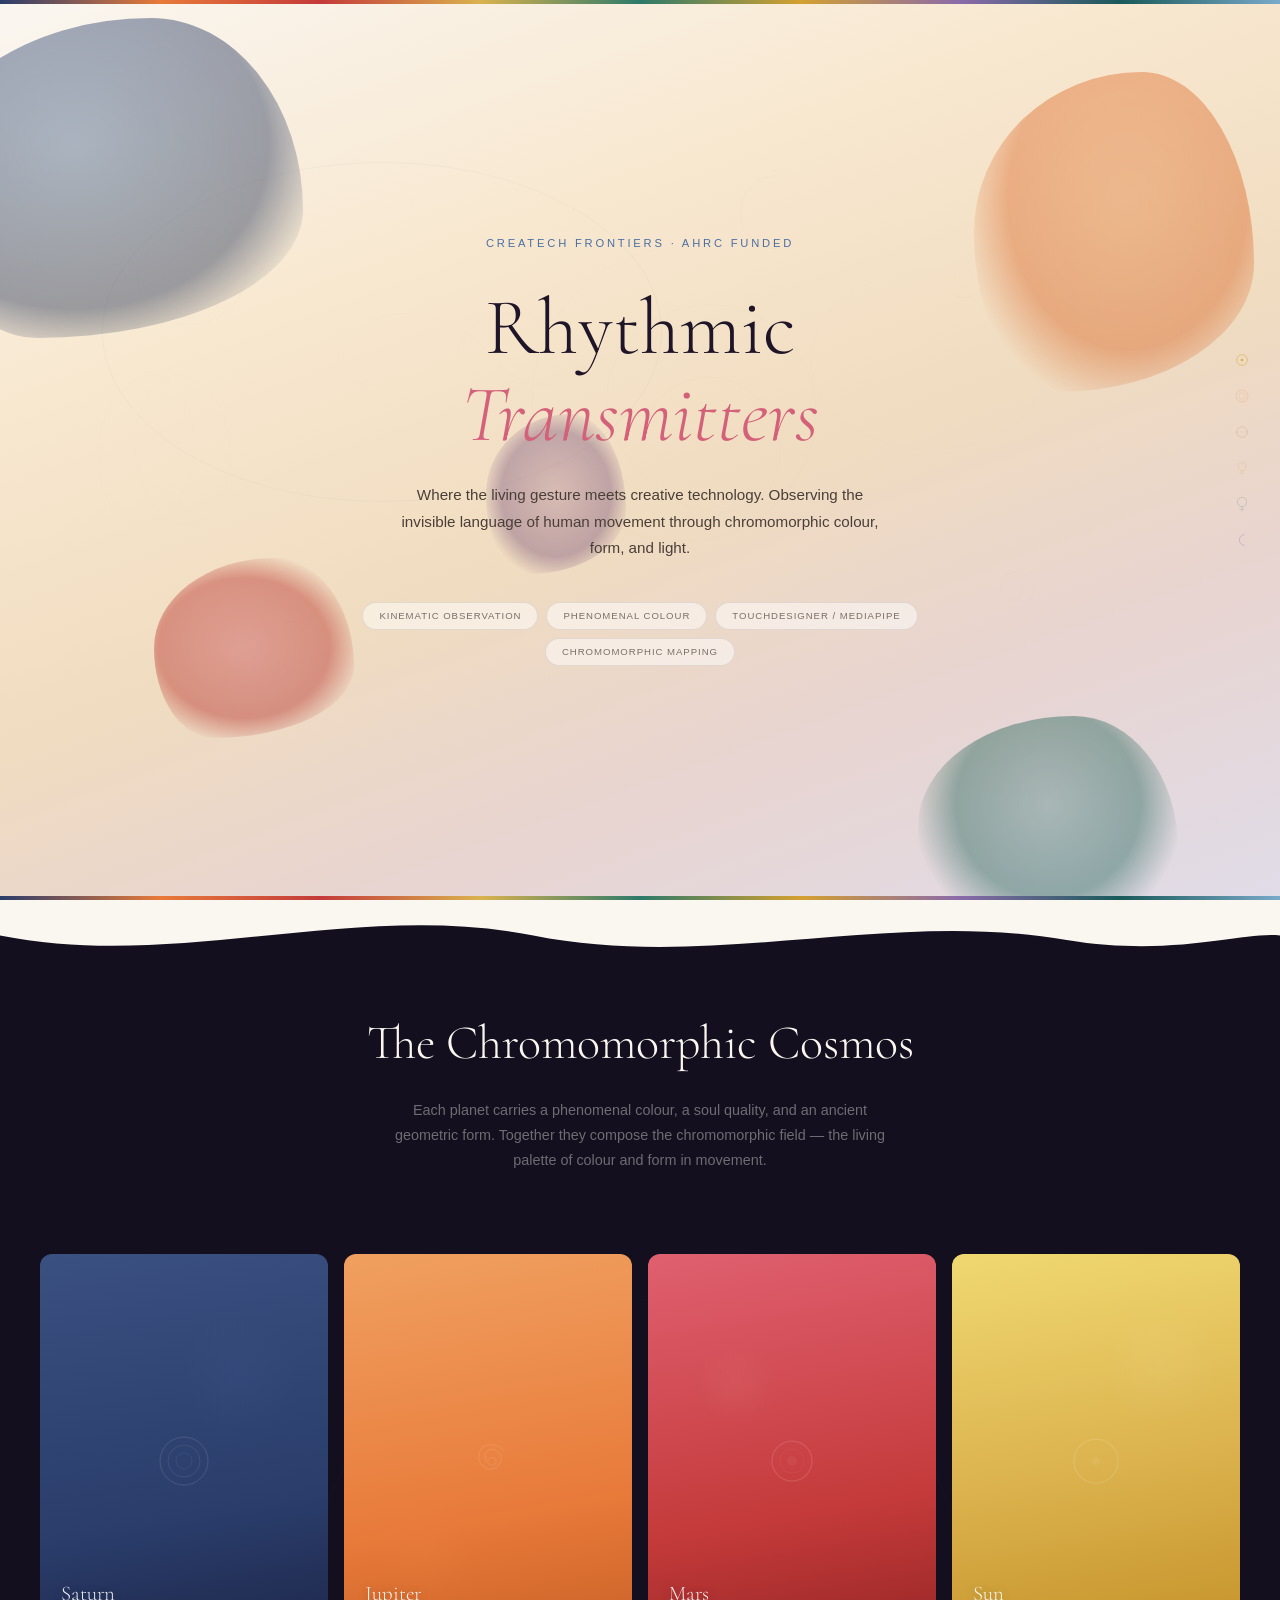
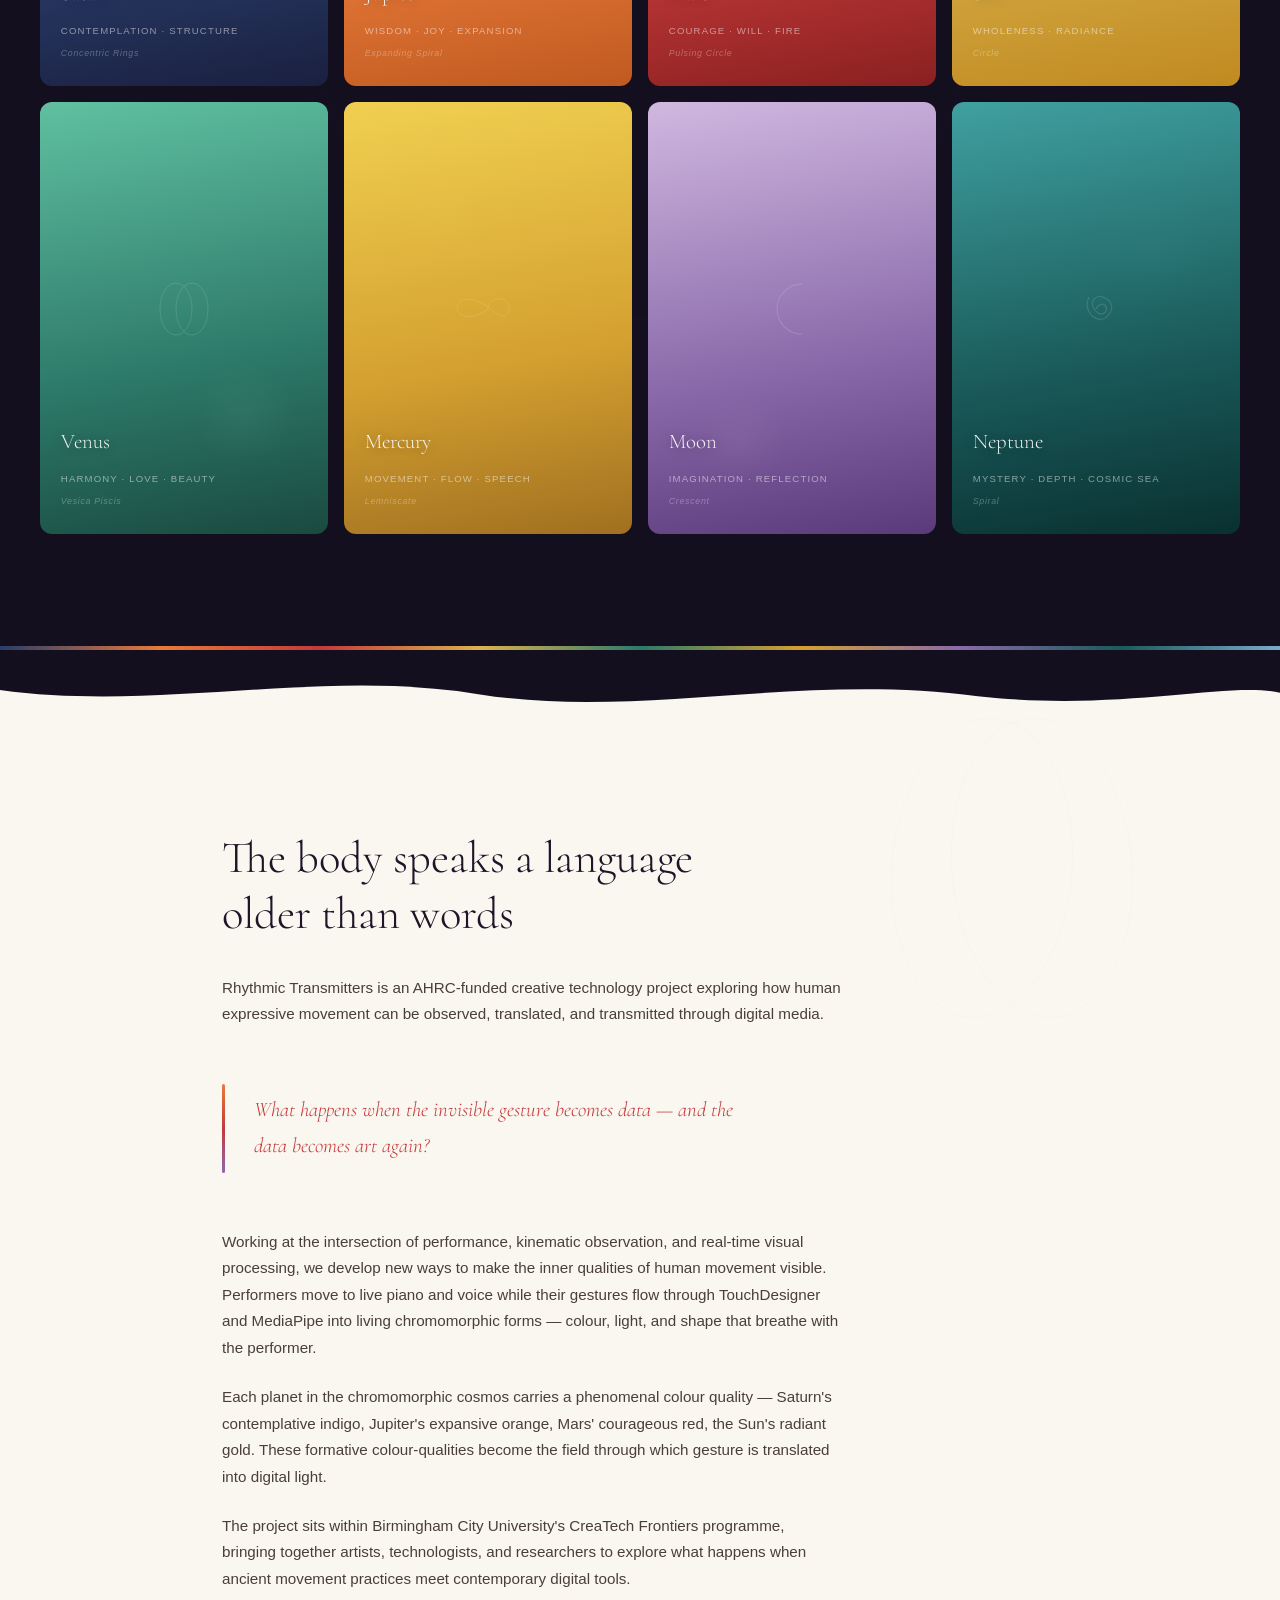
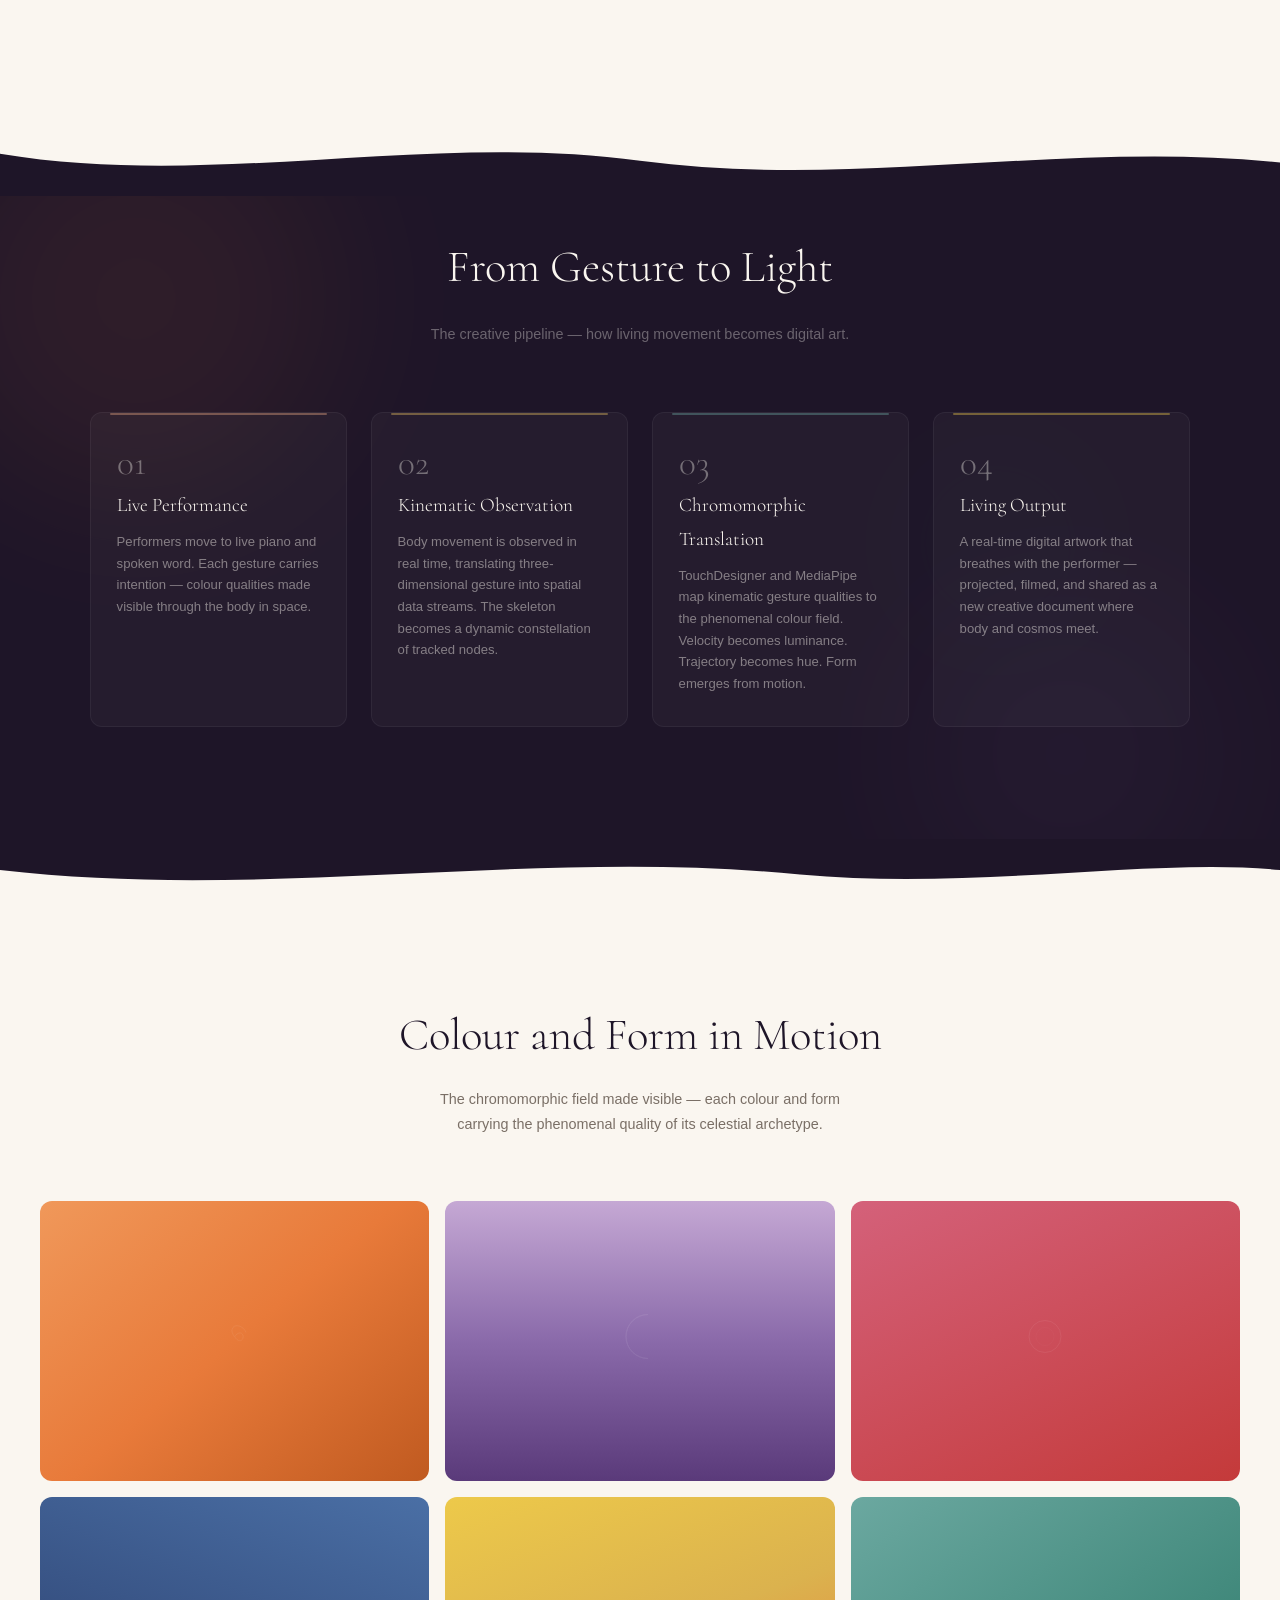
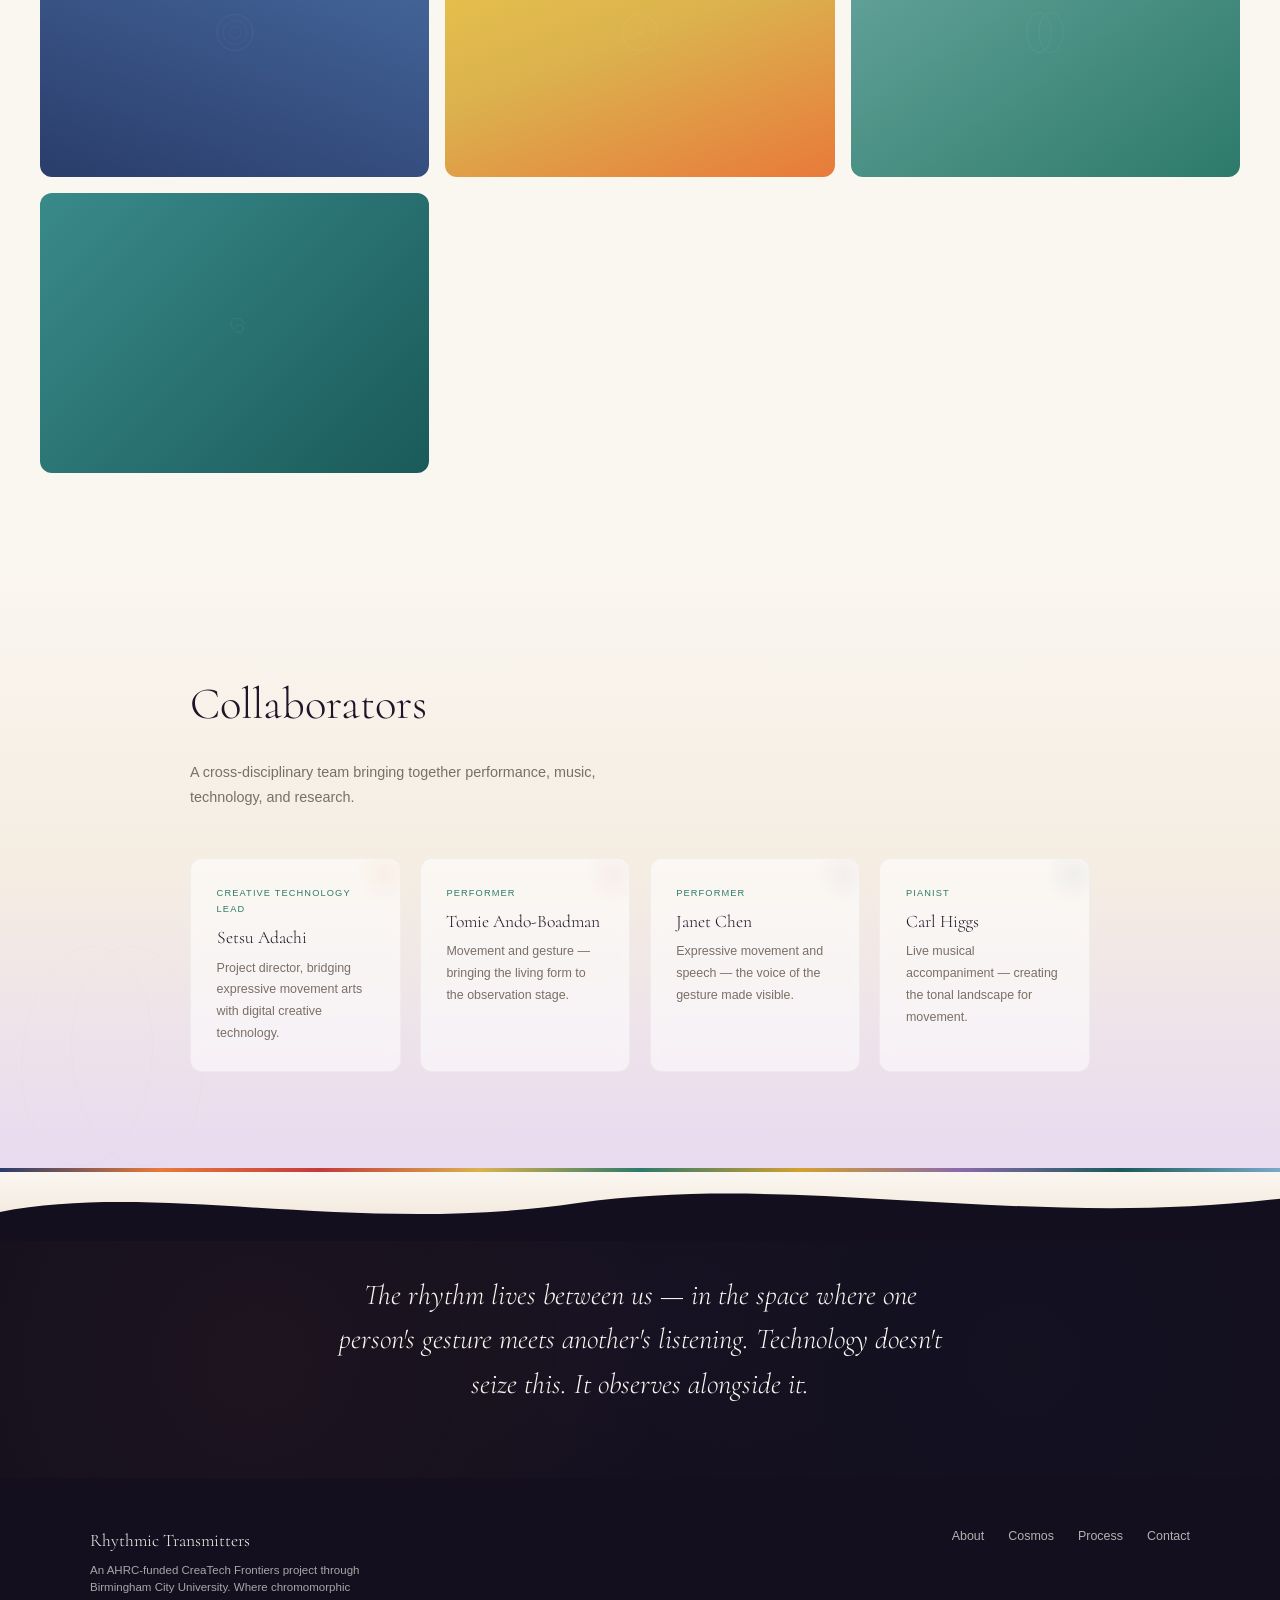
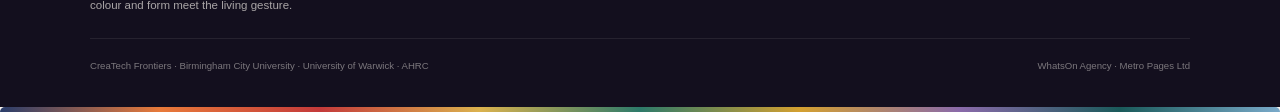
==== commit 66804157: "Added rainbow stripe" ====
--- a/index.html
+++ b/index.html
@@ -4,11 +4,363 @@
 <meta charset="UTF-8">
 <meta name="viewport" content="width=device-width, initial-scale=1.0">
 <title>Rhythmic Transmitters — CreaTech</title>
-<link rel="stylesheet" href="assets/css/style.css">
+<style>@import url('https://fonts.googleapis.com/css2?family=Cormorant:ital,wght@0,300;0,400;1,300;1,400<link rel="stylesheet" href="assets/css/style.css">family=Inter:wght@200;300;400<link rel="stylesheet" href="assets/css/style.css">display=swap');
+
+:root {
+  --saturn: #2a3d6b;
+  --saturn-light: #4a6fa5;
+  --jupiter: #e87a3a;
+  --jupiter-light: #f0985a;
+  --mars: #c43a3a;
+  --mars-light: #d4617a;
+  --sun: #dbb24e;
+  --sun-light: #edc94a;
+  --venus: #2d7a6a;
+  --venus-light: #6ba8a0;
+  --mercury: #d4a030;
+  --mercury-light: #e8c060;
+  --moon: #8a6aaa;
+  --moon-light: #c5a8d4;
+  --neptune: #1a5a5a;
+  --neptune-light: #3a8a8a;
+  --uranus: #7aaaca;
+  --uranus-light: #a8d0e0;
+  --earth: #c47a5a;
+  --earth-light: #e8a882;
+  --cream: #faf6f0;
+  --cream-warm: #f5ede2;
+  --dark: #130f1e;
+  --dark-warm: #1e1528;
+  --text: #4a3f38;
+  --text-light: #7a6f66;
+}
+
+* { margin: 0; padding: 0; box-sizing: border-box; }
+html { scroll-behavior: smooth; font-size: 16px; }
+
+body {
+  font-family: 'Inter', sans-serif;
+  font-weight: 300;
+  color: var(--dark-warm);
+  background: var(--cream);
+  overflow-x: hidden;
+  line-height: 1.75;
+}
+
+/* ═══ PLANETARY NAV ═══ */
+.planet-nav {
+  position: fixed; top: 50%; right: 1.5rem;
+  transform: translateY(-50%); z-index: 100;
+  display: flex; flex-direction: column; gap: 0.5rem;
+}
+.planet-nav a {
+  width: 28px; height: 28px; display: flex; align-items: center; justify-content: center;
+  opacity: 0.35; transition: opacity 0.4s ease, transform 0.4s ease;
+}
+.planet-nav a:hover { opacity: 1; transform: scale(1.3); }
+.planet-nav a svg { width: 16px; height: 16px; }
+
+/* ═══ SHARED ═══ */
+.section-header { max-width: 680px; margin-bottom: 4rem; }
+.section-header h2 {
+  font-family: 'Cormorant', serif; font-weight: 300;
+  font-size: clamp(2rem, 4vw, 3.2rem); line-height: 1.2; margin-bottom: 1rem;
+}
+.section-header p { font-size: 0.95rem; color: var(--text-light); max-width: 520px; }
+.glyph-watermark { position: absolute; pointer-events: none; z-index: 0; }
+.glyph-watermark svg { opacity: 0.03; }
+
+/* ═══ HERO ═══ */
+.hero {
+  min-height: 100vh;
+  display: flex; align-items: center; justify-content: center;
+  position: relative; overflow: hidden;
+  background: linear-gradient(160deg, var(--cream) 0%, #f8e8d0 30%, #f0dcc0 55%, #e8d4d0 75%, #e0dce8 100%);
+}
+
+.hero-blob {
+  position: absolute; pointer-events: none; z-index: 0;
+  border-radius: 60% 40% 70% 30% / 50% 60% 40% 50%;
+  mix-blend-mode: multiply;
+  opacity: 0;
+  animation: blob-emerge 3s ease forwards, blob-morph 18s ease-in-out infinite;
+}
+
+@keyframes blob-emerge {
+  0% { opacity: 0; transform: scale(0.5); }
+  100% { opacity: 0.45; transform: scale(1); }
+}
+
+@keyframes blob-morph {
+  0%, 100% { border-radius: 60% 40% 70% 30% / 50% 60% 40% 50%; transform: translate(0,0) rotate(0deg); }
+  25% { border-radius: 40% 60% 30% 70% / 60% 40% 60% 40%; transform: translate(var(--bx), var(--by)) rotate(4deg); }
+  50% { border-radius: 70% 30% 50% 50% / 40% 60% 40% 60%; transform: translate(calc(var(--bx)*-0.5), calc(var(--by)*-0.8)) rotate(-3deg); }
+  75% { border-radius: 50% 50% 60% 40% / 55% 45% 55% 45%; transform: translate(calc(var(--bx)*0.3), var(--by)) rotate(2deg); }
+}
+
+.blob-saturn { width: 380px; height: 320px; background: radial-gradient(ellipse at 40% 40%, var(--saturn-light), var(--saturn) 60%, transparent 80%); top: 2%; left: -6%; --bx: 22px; --by: -12px; animation-delay: 0s, 0s; }
+.blob-jupiter { width: 280px; height: 320px; background: radial-gradient(ellipse at 55% 40%, var(--jupiter-light), var(--jupiter) 55%, transparent 78%); top: 8%; right: 2%; --bx: -18px; --by: 26px; animation-delay: 0.4s, 0.4s; }
+.blob-mars { width: 200px; height: 180px; background: radial-gradient(ellipse at 45% 50%, var(--mars-light), var(--mars) 55%, transparent 76%); bottom: 18%; left: 12%; --bx: 16px; --by: 20px; animation-delay: 0.7s, 0.7s; }
+.blob-venus { width: 260px; height: 220px; background: radial-gradient(ellipse at 50% 40%, var(--venus-light), var(--venus) 50%, transparent 74%); bottom: -4%; right: 8%; --bx: -20px; --by: -18px; animation-delay: 0.5s, 0.5s; }
+.blob-moon { width: 140px; height: 160px; background: radial-gradient(ellipse at 50% 50%, var(--moon-light), var(--moon) 55%, transparent 76%); top: 46%; left: 38%; --bx: 28px; --by: -12px; animation-delay: 1s, 1s; }
+
+.orbit-wave { position: absolute; pointer-events: none; opacity: 0; animation: blob-emerge 4s 1.5s ease forwards, orbit-drift 60s ease-in-out infinite; }
+@keyframes orbit-drift {
+  0%, 100% { transform: rotate(0deg) scale(1); }
+  50% { transform: rotate(12deg) scale(1.04); }
+}
+.orbit-wave-1 { width: 560px; height: 340px; top: 18%; left: 8%; border: 1px solid rgba(42,61,107,0.07); border-radius: 50%; }
+.orbit-wave-2 { width: 380px; height: 260px; bottom: 4%; right: 2%; border: 1px solid rgba(196,58,58,0.05); border-radius: 50%; animation-direction: reverse; }
+.orbit-wave-3 { width: 240px; height: 180px; top: 30%; right: 18%; border: 1px solid rgba(197,168,212,0.06); border-radius: 50%; animation-duration: 40s; }
+
+.hero .cave-pattern { position: absolute; inset: 0; pointer-events: none; z-index: 0; }
+.hero .cave-pattern svg { position: absolute; top: 0; left: 0; width: 100%; height: 100%; opacity: 0.03; }
+
+.hero-content {
+  position: relative; z-index: 2; text-align: center;
+  max-width: 780px; padding: 2rem;
+  animation: emerge 2.5s cubic-bezier(0.23, 1, 0.32, 1) forwards; opacity: 0;
+}
+@keyframes emerge {
+  0% { opacity: 0; transform: translateY(40px); filter: blur(6px); }
+  100% { opacity: 1; transform: translateY(0); filter: blur(0); }
+}
+.hero-label {
+  font-weight: 300; font-size: 0.7rem; letter-spacing: 0.25em;
+  text-transform: uppercase; color: var(--saturn-light);
+  margin-bottom: 2rem; opacity: 0; animation: emerge 2s 0.3s ease forwards;
+}
+.hero h1 {
+  font-family: 'Cormorant', serif; font-weight: 300;
+  font-size: clamp(2.8rem, 7vw, 5rem);
+  line-height: 1.08; color: var(--dark-warm); margin-bottom: 1.5rem;
+}
+.hero h1 em { font-style: italic; color: var(--mars-light); }
+.hero-desc {
+  font-size: 0.95rem; color: var(--text);
+  max-width: 480px; margin: 0 auto 2.5rem;
+  opacity: 0; animation: emerge 2s 0.7s ease forwards;
+}
+.hero-tags {
+  display: flex; justify-content: center; gap: 0.5rem; flex-wrap: wrap;
+  opacity: 0; animation: emerge 2s 1s ease forwards;
+}
+.tag {
+  font-size: 0.6rem; font-weight: 400; letter-spacing: 0.1em; text-transform: uppercase;
+  padding: 0.3rem 1rem; border-radius: 999px;
+  border: 1px solid rgba(44, 36, 32, 0.1); color: var(--text-light);
+  background: rgba(255,255,255,0.5); backdrop-filter: blur(4px);
+}
+
+/* ═══ WAVE DIVIDER ═══ */
+.wave-divider { display: block; width: 100%; overflow: hidden; line-height: 0; }
+.wave-divider svg { display: block; width: 100%; margin-bottom: -2px; }
+
+/* ═══ COSMOS ═══ */
+.cosmos { padding: 2rem 2rem 7rem; background: var(--dark); position: relative; overflow: hidden; }
+.cosmos .cave-bg { position: absolute; inset: 0; pointer-events: none; }
+.cosmos .cave-bg svg { position: absolute; top: 0; left: 0; width: 100%; height: 100%; opacity: 0.025; }
+.cosmos-inner { max-width: 1200px; margin: 0 auto; position: relative; z-index: 1; }
+.cosmos-header { text-align: center; margin-bottom: 5rem; }
+.cosmos-header h2 { font-family: 'Cormorant', serif; font-weight: 300; font-size: clamp(2rem, 4vw, 3rem); color: var(--cream); margin-bottom: 0.8rem; }
+.cosmos-header p { font-size: 0.9rem; color: rgba(250,246,240,0.4); max-width: 500px; margin: 0 auto; }
+
+.planet-grid { display: grid; grid-template-columns: repeat(4, 1fr); gap: 1rem; }
+
+.planet-card {
+  aspect-ratio: 2/3;
+  position: relative; overflow: hidden;
+  cursor: pointer;
+  border-radius: 12px;
+  transition: transform 0.8s cubic-bezier(0.23, 1, 0.32, 1), border-radius 0.4s ease, box-shadow 0.4s ease;
+}
+.planet-card:hover {
+  transform: scale(1.04);
+  border-radius: 14px;
+  box-shadow: 0 20px 60px rgba(0,0,0,0.3);
+  z-index: 2;
+}
+
+.planet-card .pfield { position: absolute; inset: 0; }
+.planet-card[data-planet="saturn"]  .pfield { background: linear-gradient(170deg, #3a5080, var(--saturn) 60%, #1a2040); }
+.planet-card[data-planet="jupiter"] .pfield { background: linear-gradient(170deg, #f0a060, var(--jupiter) 60%, #c05a20); }
+.planet-card[data-planet="mars"]    .pfield { background: linear-gradient(170deg, #e06070, var(--mars) 60%, #8a2020); }
+.planet-card[data-planet="sun"]     .pfield { background: linear-gradient(170deg, #f0d870, var(--sun) 50%, #c08a20); }
+.planet-card[data-planet="venus"]   .pfield { background: linear-gradient(170deg, #60c0a0, var(--venus) 60%, #1a4a40); }
+.planet-card[data-planet="mercury"] .pfield { background: linear-gradient(170deg, #f0d050, var(--mercury) 60%, #a07020); }
+.planet-card[data-planet="moon"]    .pfield { background: linear-gradient(170deg, #d0b8e0, var(--moon) 60%, #5a3a7a); }
+.planet-card[data-planet="neptune"] .pfield { background: linear-gradient(170deg, #40a0a0, var(--neptune) 60%, #0a3030); }
+
+.planet-card .glyph { position: absolute; top: 50%; left: 50%; transform: translate(-50%, -55%); opacity: 0.12; transition: opacity 0.6s ease, transform 0.6s ease; }
+.planet-card:hover .glyph { opacity: 0.28; transform: translate(-50%, -55%) scale(1.1); }
+.planet-card .glyph svg { width: 80px; height: 80px; }
+
+.planet-card .pglow { position: absolute; border-radius: 50%; opacity: 0.15; transition: opacity 0.8s ease, transform 1s ease; pointer-events: none; }
+.planet-card:hover .pglow { opacity: 0.35; transform: scale(1.2); }
+.planet-card[data-planet="saturn"]  .pglow { width: 120px; height: 120px; background: radial-gradient(circle, rgba(74,111,165,0.5) 0%, transparent 70%); top: 15%; right: 10%; }
+.planet-card[data-planet="jupiter"] .pglow { width: 100px; height: 100px; background: radial-gradient(circle, rgba(240,152,90,0.5) 0%, transparent 70%); bottom: 20%; left: 10%; }
+.planet-card[data-planet="mars"]    .pglow { width: 90px; height: 90px; background: radial-gradient(circle, rgba(255,200,180,0.4) 0%, transparent 65%); top: 20%; left: 15%; }
+.planet-card[data-planet="sun"]     .pglow { width: 130px; height: 130px; background: radial-gradient(circle, rgba(255,255,220,0.4) 0%, transparent 65%); top: 10%; right: 5%; }
+.planet-card[data-planet="venus"]   .pglow { width: 110px; height: 110px; background: radial-gradient(circle, rgba(150,220,200,0.4) 0%, transparent 65%); bottom: 15%; right: 10%; }
+.planet-card[data-planet="mercury"] .pglow { width: 80px; height: 80px; background: radial-gradient(circle, rgba(240,210,80,0.4) 0%, transparent 65%); top: 18%; left: 20%; }
+.planet-card[data-planet="moon"]    .pglow { width: 100px; height: 100px; background: radial-gradient(circle, rgba(220,200,240,0.4) 0%, transparent 65%); bottom: 10%; left: 15%; }
+.planet-card[data-planet="neptune"] .pglow { width: 120px; height: 120px; background: radial-gradient(circle, rgba(60,160,160,0.4) 0%, transparent 65%); top: 20%; right: 8%; }
+
+.planet-card .plabel { position: absolute; bottom: 1.5rem; left: 1.3rem; right: 1.3rem; }
+.planet-card .plabel h3 { font-family: 'Cormorant', serif; font-weight: 300; font-size: 1.3rem; color: rgba(255,255,255,0.9); margin-bottom: 0.15rem; text-shadow: 0 1px 12px rgba(0,0,0,0.3); }
+.planet-card .plabel .quality { font-size: 0.6rem; letter-spacing: 0.12em; text-transform: uppercase; color: rgba(255,255,255,0.5); font-weight: 400; }
+.planet-card .plabel .geo-name { font-size: 0.55rem; letter-spacing: 0.08em; color: rgba(255,255,255,0.3); margin-top: 0.2rem; font-style: italic; }
+
+/* ═══ ABOUT ═══ */
+.about { padding: 7rem 2rem; max-width: 900px; margin: 0 auto; position: relative; }
+.about h2 { font-family: 'Cormorant', serif; font-weight: 300; font-size: clamp(1.8rem, 3.5vw, 2.8rem); color: var(--dark-warm); margin-bottom: 2rem; line-height: 1.25; }
+.about p { font-size: 0.95rem; margin-bottom: 1.4rem; color: var(--text); max-width: 620px; }
+.about .pull-quote {
+  font-family: 'Cormorant', serif; font-size: 1.3rem; font-weight: 300; font-style: italic;
+  color: var(--mars); padding: 1.5rem 0 1.5rem 2rem;
+  margin: 2.5rem 0; max-width: 540px; position: relative;
+}
+.about .pull-quote::before {
+  content: ''; position: absolute; left: 0; top: 1rem; bottom: 1rem;
+  width: 3px; border-radius: 999px;
+  background: linear-gradient(180deg, var(--jupiter), var(--mars), var(--moon));
+}
+
+/* ═══ PROCESS ═══ */
+.process { padding: 2rem 2rem 7rem; background: var(--dark-warm); position: relative; overflow: hidden; }
+.process .bg-glow { position: absolute; border-radius: 50%; filter: blur(80px); pointer-events: none; }
+.process .bg-glow-1 { width: 400px; height: 400px; background: var(--jupiter); top: -15%; left: -5%; opacity: 0.08; }
+.process .bg-glow-2 { width: 300px; height: 300px; background: var(--moon); bottom: -10%; right: 5%; opacity: 0.06; }
+.process .bg-glow-3 { width: 180px; height: 180px; background: var(--venus); top: 40%; right: 15%; opacity: 0.05; }
+.process-inner { max-width: 1100px; margin: 0 auto; position: relative; z-index: 1; }
+.process h2 { font-family: 'Cormorant', serif; font-weight: 300; font-size: clamp(1.8rem, 3.5vw, 2.8rem); color: var(--cream); margin-bottom: 1rem; text-align: center; }
+.process .section-note { text-align: center; color: rgba(250,246,240,0.35); font-size: 0.9rem; margin-bottom: 4rem; max-width: 480px; margin-left: auto; margin-right: auto; }
+.process-grid { display: grid; grid-template-columns: repeat(auto-fit, minmax(240px, 1fr)); gap: 1.5rem; }
+
+.process-card {
+  background: rgba(250,246,240,0.03); border: 1px solid rgba(250,246,240,0.05);
+  border-radius: 12px;
+  padding: 2rem 1.6rem;
+  transition: background 0.5s ease, transform 0.5s ease;
+  position: relative; overflow: hidden;
+}
+.process-card:hover { background: rgba(250,246,240,0.06); transform: translateY(-4px); }
+.process-card::before { content: ''; position: absolute; top: 0; left: 1.2rem; right: 1.2rem; height: 2px; border-radius: 999px; opacity: 0.4; }
+.process-card:nth-child(1)::before { background: var(--earth-light); }
+.process-card:nth-child(2)::before { background: var(--mercury-light); }
+.process-card:nth-child(3)::before { background: var(--venus-light); }
+.process-card:nth-child(4)::before { background: var(--sun-light); }
+.process-card .step-num { font-family: 'Cormorant', serif; font-weight: 300; font-size: 2.2rem; color: rgba(250,246,240,0.38); margin-bottom: 0.6rem; line-height: 1; }
+.process-card h3 { font-family: 'Cormorant', serif; font-weight: 300; font-size: 1.2rem; color: var(--cream); margin-bottom: 0.5rem; }
+.process-card p { font-size: 0.82rem; color: rgba(250,246,240,0.45); line-height: 1.65; }
+
+/* ═══ GALLERY ═══ */
+.gallery { padding: 6rem 2rem; position: relative; overflow: hidden; background: var(--cream); }
+.gallery-inner { max-width: 1200px; margin: 0 auto; }
+.gallery-header { text-align: center; margin-bottom: 4rem; }
+.gallery-header h2 { font-family: 'Cormorant', serif; font-weight: 300; font-size: clamp(1.8rem, 3.5vw, 2.8rem); color: var(--dark-warm); margin-bottom: 0.8rem; }
+.gallery-header p { font-size: 0.9rem; color: var(--text-light); max-width: 440px; margin: 0 auto; }
+
+.mosaic { display: grid; grid-template-columns: repeat(3, 1fr); grid-auto-rows: 280px; gap: 1rem; }
+.mos {
+  position: relative; overflow: hidden;
+  border-radius: 12px;
+  transition: transform 0.8s cubic-bezier(0.23, 1, 0.32, 1), box-shadow 0.6s ease;
+}
+.mos:hover { transform: scale(1.03); z-index: 2; box-shadow: 0 18px 50px rgba(44,36,32,0.12); border-radius: 14px; }
+.mos .mfill { position: absolute; inset: 0; transition: transform 1s cubic-bezier(0.23, 1, 0.32, 1); }
+.mos:hover .mfill { transform: scale(1.06); }
+
+.mos:nth-child(1) .mfill { background: linear-gradient(140deg, var(--jupiter-light), var(--jupiter), #c05a20); }
+.mos:nth-child(2) .mfill { background: linear-gradient(180deg, var(--moon-light), var(--moon), #5a3a7a); }
+.mos:nth-child(3) .mfill { background: linear-gradient(155deg, var(--mars-light), var(--mars)); }
+.mos:nth-child(4) .mfill { background: linear-gradient(200deg, var(--saturn-light), var(--saturn)); }
+.mos:nth-child(5) .mfill { background: linear-gradient(160deg, var(--sun-light), var(--sun), var(--jupiter)); }
+.mos:nth-child(6) .mfill { background: linear-gradient(145deg, var(--venus-light), var(--venus)); }
+.mos:nth-child(7) .mfill { background: linear-gradient(135deg, var(--neptune-light), var(--neptune)); }
+
+.mos .mos-glyph { position: absolute; top: 50%; left: 50%; transform: translate(-50%, -50%); opacity: 0.08; pointer-events: none; }
+.mos .mos-glyph svg { width: 60px; height: 60px; }
+.mos .mlabel { position: absolute; bottom: 0.8rem; left: 0.8rem; z-index: 2; opacity: 0; transition: opacity 0.4s ease, transform 0.4s ease; transform: translateY(5px); }
+.mos:hover .mlabel { opacity: 1; transform: translateY(0); }
+.mlabel span { display: block; font-family: 'Cormorant', serif; font-weight: 300; font-size: 0.95rem; color: #fff; text-shadow: 0 1px 8px rgba(0,0,0,0.3); }
+.mlabel small { font-size: 0.55rem; letter-spacing: 0.1em; text-transform: uppercase; color: rgba(255,255,255,0.55); }
+
+/* ═══ TEAM ═══ */
+.team { padding: 6rem 2rem; background: linear-gradient(180deg, var(--cream) 0%, var(--cream-warm) 50%, #e8daf0 100%); position: relative; overflow: hidden; }
+.team-inner { max-width: 900px; margin: 0 auto; position: relative; z-index: 1; }
+.team h2 { font-family: 'Cormorant', serif; font-weight: 300; font-size: clamp(1.8rem, 3.5vw, 2.8rem); color: var(--dark-warm); margin-bottom: 1rem; }
+.team .section-note { font-size: 0.9rem; color: var(--text-light); margin-bottom: 3rem; max-width: 480px; }
+.collab-grid { display: grid; grid-template-columns: repeat(auto-fit, minmax(200px, 1fr)); gap: 1.2rem; }
+
+.collab-card {
+  padding: 1.6rem; background: rgba(255,255,255,0.55); backdrop-filter: blur(4px);
+  border: 1px solid rgba(44,36,32,0.04);
+  border-radius: 12px;
+  transition: transform 0.5s ease, box-shadow 0.5s ease;
+  position: relative; overflow: hidden;
+}
+.collab-card:hover { transform: translateY(-4px); box-shadow: 0 10px 32px rgba(44,36,32,0.07); }
+.collab-card::after { content: ''; position: absolute; width: 60px; height: 60px; border-radius: 50%; opacity: 0.06; top: -15px; right: -15px; pointer-events: none; }
+.collab-card:nth-child(1)::after { background: radial-gradient(circle, var(--jupiter) 0%, transparent 70%); }
+.collab-card:nth-child(2)::after { background: radial-gradient(circle, var(--mars-light) 0%, transparent 70%); }
+.collab-card:nth-child(3)::after { background: radial-gradient(circle, var(--moon) 0%, transparent 70%); }
+.collab-card:nth-child(4)::after { background: radial-gradient(circle, var(--saturn-light) 0%, transparent 70%); }
+.collab-card .role { font-size: 0.58rem; letter-spacing: 0.12em; text-transform: uppercase; color: var(--venus); margin-bottom: 0.35rem; font-weight: 400; }
+.collab-card h3 { font-family: 'Cormorant', serif; font-weight: 300; font-size: 1.1rem; color: var(--dark-warm); margin-bottom: 0.25rem; }
+.collab-card p { font-size: 0.78rem; color: var(--text-light); }
+
+/* ═══ QUOTE ═══ */
+.quote-strip { padding: 2rem 2rem 4.5rem; background: var(--dark); text-align: center; position: relative; overflow: hidden; }
+.quote-strip::before {
+  content: ''; position: absolute; inset: 0;
+  background: radial-gradient(circle at 20% 50%, rgba(232,122,58,0.05) 0%, transparent 40%), radial-gradient(circle at 80% 50%, rgba(42,61,107,0.05) 0%, transparent 40%), radial-gradient(circle at 50% 30%, rgba(138,106,170,0.03) 0%, transparent 35%);
+}
+.quote-strip blockquote { font-family: 'Cormorant', serif; font-size: clamp(1.2rem, 2.5vw, 1.8rem); font-weight: 300; font-style: italic; color: var(--cream); max-width: 620px; margin: 0 auto; position: relative; z-index: 1; line-height: 1.55; }
+
+/* ═══ FOOTER ═══ */
+footer { padding: 3rem 2rem 2rem; background: var(--dark); }
+.footer-inner { max-width: 1100px; margin: 0 auto; display: flex; justify-content: space-between; align-items: start; flex-wrap: wrap; gap: 2rem; }
+.footer-brand { font-family: 'Cormorant', serif; font-weight: 300; font-size: 1.1rem; color: var(--cream); margin-bottom: 0.3rem; }
+.footer-sub { font-size: 0.72rem; color: rgba(250,246,240,0.65); max-width: 280px; line-height: 1.5; }
+.footer-links { display: flex; gap: 1.5rem; }
+.footer-links a { color: rgba(250,246,240,0.7); text-decoration: none; font-size: 0.78rem; font-weight: 300; transition: color 0.3s ease; }
+.footer-links a:hover { color: var(--earth-light); }
+.footer-bottom { max-width: 1100px; margin: 1.5rem auto 0; padding-top: 1.2rem; border-top: 1px solid rgba(250,246,240,0.08); display: flex; justify-content: space-between; flex-wrap: wrap; gap: 0.8rem; }
+.footer-bottom p { font-size: 0.6rem; color: rgba(250,246,240,0.45); }
+
+.planet-strip { height: 5px; border-radius: 999px 999px 0 0; background: linear-gradient(90deg, var(--saturn), var(--jupiter), var(--mars), var(--sun), var(--venus), var(--mercury), var(--moon), var(--neptune), var(--uranus)); }
+
+/* ═══ REVEAL ═══ */
+.reveal { opacity: 0; transform: translateY(25px); transition: opacity 1s cubic-bezier(0.23,1,0.32,1), transform 1s cubic-bezier(0.23,1,0.32,1); }
+.reveal.vis { opacity: 1; transform: translateY(0); }
+.rd1 { transition-delay: 0.1s; } .rd2 { transition-delay: 0.2s; }
+.rd3 { transition-delay: 0.3s; } .rd4 { transition-delay: 0.4s; }
+
+/* ═══ RESPONSIVE ═══ */
+@media (max-width: 768px) {
+  .planet-nav { display: none; }
+  .hero-blob, .orbit-wave { display: none; }
+  .hero { min-height: 85vh; }
+  .planet-grid { grid-template-columns: 1fr 1fr; }
+  .mosaic { grid-template-columns: 1fr 1fr; grid-auto-rows: 100px; }
+  .mos:nth-child(1) { grid-column: 1/3; grid-row: 1/3; }
+  .mos:nth-child(2) { grid-column: 1/2; grid-row: 3/5; }
+  .mos:nth-child(3) { grid-column: 2/3; grid-row: 3/5; }
+  .mos:nth-child(4) { grid-column: 1/3; grid-row: 5/7; }
+  .mos:nth-child(5) { grid-column: 1/2; grid-row: 7/9; }
+  .mos:nth-child(6) { grid-column: 2/3; grid-row: 7/9; }
+  .mos:nth-child(7) { grid-column: 1/3; grid-row: 9/11; }
+  .process-grid { grid-template-columns: 1fr; }
+  .collab-grid { grid-template-columns: 1fr 1fr; }
+  .footer-inner { flex-direction: column; }
+}
+</style>
 </head>
 <body>
 
 <!-- Planetary nav -->
+<div class="planet-strip" style="position:fixed;top:0;left:0;width:100%;z-index:999;height:4px;border-radius:0;"></div>
 <nav class="planet-nav">
   <a href="#hero" title="Sun"><svg viewBox="0 0 24 24" fill="none"><circle cx="12" cy="12" r="8" stroke="#dbb24e" stroke-width="1"/><circle cx="12" cy="12" r="2" fill="#dbb24e"/></svg></a>
   <a href="#cosmos" title="Cosmos"><svg viewBox="0 0 24 24" fill="none"><circle cx="12" cy="12" r="9" stroke="#e87a3a" stroke-width="0.8"/><circle cx="12" cy="12" r="5" stroke="#e87a3a" stroke-width="0.5"/></svg></a>
@@ -60,6 +412,8 @@
   </div>
 </section>
 
+
+<div class="planet-strip" style="height:4px;border-radius:0;margin-top:-4px;position:relative;z-index:10;"></div>
 <!-- Wave divider -->
 <div class="wave-divider" style="background:var(--cream);">
   <svg viewBox="0 0 1440 80" preserveAspectRatio="none" xmlns="http://www.w3.org/2000/svg">
@@ -129,6 +483,8 @@
   </div>
 </section>
 
+
+<div class="planet-strip" style="height:4px;border-radius:0;position:relative;z-index:10;"></div>
 <!-- Wave divider -->
 <div class="wave-divider" style="background:var(--cream);">
   <svg viewBox="0 0 1440 80" preserveAspectRatio="none" xmlns="http://www.w3.org/2000/svg">
@@ -245,6 +601,7 @@
   </div>
 </section>
 
+<div class="planet-strip" style="height:4px;border-radius:0;position:relative;z-index:10;"></div>
 <!-- Wave divider -->
 <div class="wave-divider" style="background:linear-gradient(180deg, var(--cream) 0%, var(--cream-warm) 50%, #e8daf0 100%);">
   <svg viewBox="0 0 1440 80" preserveAspectRatio="none" xmlns="http://www.w3.org/2000/svg">
@@ -281,6 +638,59 @@
 
 <div class="planet-strip"></div>
 
-<script src="assets/js/main.js"></script>
+<script>
+// ═══ SCROLL REVEAL ═══
+const revealObserver = new IntersectionObserver((entries) => {
+  entries.forEach(e => {
+    if (e.isIntersecting) {
+      e.target.classList.add('vis');
+      revealObserver.unobserve(e.target);
+    }
+  });
+}, { threshold: 0.1, rootMargin: '0px 0px -40px 0px' });
+
+document.querySelectorAll('.reveal').forEach(el => revealObserver.observe(el));
+
+// ═══ PLANET CARD CURSOR TILT ═══
+document.querySelectorAll('.planet-card').forEach(card => {
+  card.addEventListener('mousemove', (e) => {
+    const rect = card.getBoundingClientRect();
+    const x = (e.clientX - rect.left) / rect.width - 0.5;
+    const y = (e.clientY - rect.top) / rect.height - 0.5;
+    card.style.transform = `scale(1.04) rotateY(${x * 8}deg) rotateX(${-y * 8}deg)`;
+  });
+  card.addEventListener('mouseleave', () => {
+    card.style.transform = '';
+  });
+});
+
+// ═══ ACTIVE NAV HIGHLIGHT ═══
+const sections = document.querySelectorAll('section[id]');
+const navLinks = document.querySelectorAll('.planet-nav a');
+
+const navObserver = new IntersectionObserver((entries) => {
+  entries.forEach(entry => {
+    if (entry.isIntersecting) {
+      navLinks.forEach(link => {
+        link.style.opacity = link.getAttribute('href') === '#' + entry.target.id ? '1' : '0.35';
+      });
+    }
+  });
+}, { threshold: 0.5 });
+
+sections.forEach(section => navObserver.observe(section));
+
+// ═══ SMOOTH PARALLAX ON HERO BLOBS ═══
+const blobs = document.querySelectorAll('.hero-blob');
+
+window.addEventListener('scroll', () => {
+  const scrollY = window.scrollY;
+  blobs.forEach((blob, i) => {
+    const speed = 0.08 + (i * 0.03);
+    blob.style.transform = `translateY(${scrollY * speed}px)`;
+  });
+}, { passive: true });
+
+</script>
 </body>
 </html>
--- a/assets/css/style.css
+++ b/assets/css/style.css
@@ -0,0 +1,358 @@
+@import url('https://fonts.googleapis.com/css2?family=Cormorant:ital,wght@0,300;0,400;1,300;1,400&family=Inter:wght@200;300;400&display=swap');
+
+:root {
+  --saturn: #2a3d6b;
+  --saturn-light: #4a6fa5;
+  --jupiter: #e87a3a;
+  --jupiter-light: #f0985a;
+  --mars: #c43a3a;
+  --mars-light: #d4617a;
+  --sun: #dbb24e;
+  --sun-light: #edc94a;
+  --venus: #2d7a6a;
+  --venus-light: #6ba8a0;
+  --mercury: #d4a030;
+  --mercury-light: #e8c060;
+  --moon: #8a6aaa;
+  --moon-light: #c5a8d4;
+  --neptune: #1a5a5a;
+  --neptune-light: #3a8a8a;
+  --uranus: #7aaaca;
+  --uranus-light: #a8d0e0;
+  --earth: #c47a5a;
+  --earth-light: #e8a882;
+  --cream: #faf6f0;
+  --cream-warm: #f5ede2;
+  --dark: #130f1e;
+  --dark-warm: #1e1528;
+  --text: #4a3f38;
+  --text-light: #7a6f66;
+}
+
+* { margin: 0; padding: 0; box-sizing: border-box; }
+html { scroll-behavior: smooth; font-size: 16px; }
+
+body {
+  font-family: 'Inter', sans-serif;
+  font-weight: 300;
+  color: var(--dark-warm);
+  background: var(--cream);
+  overflow-x: hidden;
+  line-height: 1.75;
+}
+
+/* ═══ PLANETARY NAV ═══ */
+.planet-nav {
+  position: fixed; top: 50%; right: 1.5rem;
+  transform: translateY(-50%); z-index: 100;
+  display: flex; flex-direction: column; gap: 0.5rem;
+}
+.planet-nav a {
+  width: 28px; height: 28px; display: flex; align-items: center; justify-content: center;
+  opacity: 0.35; transition: opacity 0.4s ease, transform 0.4s ease;
+}
+.planet-nav a:hover { opacity: 1; transform: scale(1.3); }
+.planet-nav a svg { width: 16px; height: 16px; }
+
+/* ═══ SHARED ═══ */
+.section-header { max-width: 680px; margin-bottom: 4rem; }
+.section-header h2 {
+  font-family: 'Cormorant', serif; font-weight: 300;
+  font-size: clamp(2rem, 4vw, 3.2rem); line-height: 1.2; margin-bottom: 1rem;
+}
+.section-header p { font-size: 0.95rem; color: var(--text-light); max-width: 520px; }
+.glyph-watermark { position: absolute; pointer-events: none; z-index: 0; }
+.glyph-watermark svg { opacity: 0.03; }
+
+/* ═══ HERO ═══ */
+.hero {
+  min-height: 100vh;
+  display: flex; align-items: center; justify-content: center;
+  position: relative; overflow: hidden;
+  background: linear-gradient(160deg, var(--cream) 0%, #f8e8d0 30%, #f0dcc0 55%, #e8d4d0 75%, #e0dce8 100%);
+}
+
+.hero-blob {
+  position: absolute; pointer-events: none; z-index: 0;
+  border-radius: 60% 40% 70% 30% / 50% 60% 40% 50%;
+  mix-blend-mode: multiply;
+  opacity: 0;
+  animation: blob-emerge 3s ease forwards, blob-morph 18s ease-in-out infinite;
+}
+
+@keyframes blob-emerge {
+  0% { opacity: 0; transform: scale(0.5); }
+  100% { opacity: 0.45; transform: scale(1); }
+}
+
+@keyframes blob-morph {
+  0%, 100% { border-radius: 60% 40% 70% 30% / 50% 60% 40% 50%; transform: translate(0,0) rotate(0deg); }
+  25% { border-radius: 40% 60% 30% 70% / 60% 40% 60% 40%; transform: translate(var(--bx), var(--by)) rotate(4deg); }
+  50% { border-radius: 70% 30% 50% 50% / 40% 60% 40% 60%; transform: translate(calc(var(--bx)*-0.5), calc(var(--by)*-0.8)) rotate(-3deg); }
+  75% { border-radius: 50% 50% 60% 40% / 55% 45% 55% 45%; transform: translate(calc(var(--bx)*0.3), var(--by)) rotate(2deg); }
+}
+
+.blob-saturn { width: 380px; height: 320px; background: radial-gradient(ellipse at 40% 40%, var(--saturn-light), var(--saturn) 60%, transparent 80%); top: 2%; left: -6%; --bx: 22px; --by: -12px; animation-delay: 0s, 0s; }
+.blob-jupiter { width: 280px; height: 320px; background: radial-gradient(ellipse at 55% 40%, var(--jupiter-light), var(--jupiter) 55%, transparent 78%); top: 8%; right: 2%; --bx: -18px; --by: 26px; animation-delay: 0.4s, 0.4s; }
+.blob-mars { width: 200px; height: 180px; background: radial-gradient(ellipse at 45% 50%, var(--mars-light), var(--mars) 55%, transparent 76%); bottom: 18%; left: 12%; --bx: 16px; --by: 20px; animation-delay: 0.7s, 0.7s; }
+.blob-venus { width: 260px; height: 220px; background: radial-gradient(ellipse at 50% 40%, var(--venus-light), var(--venus) 50%, transparent 74%); bottom: -4%; right: 8%; --bx: -20px; --by: -18px; animation-delay: 0.5s, 0.5s; }
+.blob-moon { width: 140px; height: 160px; background: radial-gradient(ellipse at 50% 50%, var(--moon-light), var(--moon) 55%, transparent 76%); top: 46%; left: 38%; --bx: 28px; --by: -12px; animation-delay: 1s, 1s; }
+
+.orbit-wave { position: absolute; pointer-events: none; opacity: 0; animation: blob-emerge 4s 1.5s ease forwards, orbit-drift 60s ease-in-out infinite; }
+@keyframes orbit-drift {
+  0%, 100% { transform: rotate(0deg) scale(1); }
+  50% { transform: rotate(12deg) scale(1.04); }
+}
+.orbit-wave-1 { width: 560px; height: 340px; top: 18%; left: 8%; border: 1px solid rgba(42,61,107,0.07); border-radius: 50%; }
+.orbit-wave-2 { width: 380px; height: 260px; bottom: 4%; right: 2%; border: 1px solid rgba(196,58,58,0.05); border-radius: 50%; animation-direction: reverse; }
+.orbit-wave-3 { width: 240px; height: 180px; top: 30%; right: 18%; border: 1px solid rgba(197,168,212,0.06); border-radius: 50%; animation-duration: 40s; }
+
+.hero .cave-pattern { position: absolute; inset: 0; pointer-events: none; z-index: 0; }
+.hero .cave-pattern svg { position: absolute; top: 0; left: 0; width: 100%; height: 100%; opacity: 0.03; }
+
+.hero-content {
+  position: relative; z-index: 2; text-align: center;
+  max-width: 780px; padding: 2rem;
+  animation: emerge 2.5s cubic-bezier(0.23, 1, 0.32, 1) forwards; opacity: 0;
+}
+@keyframes emerge {
+  0% { opacity: 0; transform: translateY(40px); filter: blur(6px); }
+  100% { opacity: 1; transform: translateY(0); filter: blur(0); }
+}
+.hero-label {
+  font-weight: 300; font-size: 0.7rem; letter-spacing: 0.25em;
+  text-transform: uppercase; color: var(--saturn-light);
+  margin-bottom: 2rem; opacity: 0; animation: emerge 2s 0.3s ease forwards;
+}
+.hero h1 {
+  font-family: 'Cormorant', serif; font-weight: 300;
+  font-size: clamp(2.8rem, 7vw, 5rem);
+  line-height: 1.08; color: var(--dark-warm); margin-bottom: 1.5rem;
+}
+.hero h1 em { font-style: italic; color: var(--mars-light); }
+.hero-desc {
+  font-size: 0.95rem; color: var(--text);
+  max-width: 480px; margin: 0 auto 2.5rem;
+  opacity: 0; animation: emerge 2s 0.7s ease forwards;
+}
+.hero-tags {
+  display: flex; justify-content: center; gap: 0.5rem; flex-wrap: wrap;
+  opacity: 0; animation: emerge 2s 1s ease forwards;
+}
+.tag {
+  font-size: 0.6rem; font-weight: 400; letter-spacing: 0.1em; text-transform: uppercase;
+  padding: 0.3rem 1rem; border-radius: 999px;
+  border: 1px solid rgba(44, 36, 32, 0.1); color: var(--text-light);
+  background: rgba(255,255,255,0.5); backdrop-filter: blur(4px);
+}
+
+/* ═══ WAVE DIVIDER ═══ */
+.wave-divider { display: block; width: 100%; overflow: hidden; line-height: 0; }
+.wave-divider svg { display: block; width: 100%; margin-bottom: -2px; }
+
+/* ═══ COSMOS ═══ */
+.cosmos { padding: 2rem 2rem 7rem; background: var(--dark); position: relative; overflow: hidden; }
+.cosmos .cave-bg { position: absolute; inset: 0; pointer-events: none; }
+.cosmos .cave-bg svg { position: absolute; top: 0; left: 0; width: 100%; height: 100%; opacity: 0.025; }
+.cosmos-inner { max-width: 1200px; margin: 0 auto; position: relative; z-index: 1; }
+.cosmos-header { text-align: center; margin-bottom: 5rem; }
+.cosmos-header h2 { font-family: 'Cormorant', serif; font-weight: 300; font-size: clamp(2rem, 4vw, 3rem); color: var(--cream); margin-bottom: 0.8rem; }
+.cosmos-header p { font-size: 0.9rem; color: rgba(250,246,240,0.4); max-width: 500px; margin: 0 auto; }
+
+.planet-grid { display: grid; grid-template-columns: repeat(4, 1fr); gap: 1rem; }
+
+.planet-card {
+  aspect-ratio: 2/3;
+  position: relative; overflow: hidden;
+  cursor: pointer;
+  border-radius: 12px;
+  transition: transform 0.8s cubic-bezier(0.23, 1, 0.32, 1), border-radius 0.4s ease, box-shadow 0.4s ease;
+}
+.planet-card:hover {
+  transform: scale(1.04);
+  border-radius: 14px;
+  box-shadow: 0 20px 60px rgba(0,0,0,0.3);
+  z-index: 2;
+}
+
+.planet-card .pfield { position: absolute; inset: 0; }
+.planet-card[data-planet="saturn"]  .pfield { background: linear-gradient(170deg, #3a5080, var(--saturn) 60%, #1a2040); }
+.planet-card[data-planet="jupiter"] .pfield { background: linear-gradient(170deg, #f0a060, var(--jupiter) 60%, #c05a20); }
+.planet-card[data-planet="mars"]    .pfield { background: linear-gradient(170deg, #e06070, var(--mars) 60%, #8a2020); }
+.planet-card[data-planet="sun"]     .pfield { background: linear-gradient(170deg, #f0d870, var(--sun) 50%, #c08a20); }
+.planet-card[data-planet="venus"]   .pfield { background: linear-gradient(170deg, #60c0a0, var(--venus) 60%, #1a4a40); }
+.planet-card[data-planet="mercury"] .pfield { background: linear-gradient(170deg, #f0d050, var(--mercury) 60%, #a07020); }
+.planet-card[data-planet="moon"]    .pfield { background: linear-gradient(170deg, #d0b8e0, var(--moon) 60%, #5a3a7a); }
+.planet-card[data-planet="neptune"] .pfield { background: linear-gradient(170deg, #40a0a0, var(--neptune) 60%, #0a3030); }
+
+.planet-card .glyph { position: absolute; top: 50%; left: 50%; transform: translate(-50%, -55%); opacity: 0.12; transition: opacity 0.6s ease, transform 0.6s ease; }
+.planet-card:hover .glyph { opacity: 0.28; transform: translate(-50%, -55%) scale(1.1); }
+.planet-card .glyph svg { width: 80px; height: 80px; }
+
+.planet-card .pglow { position: absolute; border-radius: 50%; opacity: 0.15; transition: opacity 0.8s ease, transform 1s ease; pointer-events: none; }
+.planet-card:hover .pglow { opacity: 0.35; transform: scale(1.2); }
+.planet-card[data-planet="saturn"]  .pglow { width: 120px; height: 120px; background: radial-gradient(circle, rgba(74,111,165,0.5) 0%, transparent 70%); top: 15%; right: 10%; }
+.planet-card[data-planet="jupiter"] .pglow { width: 100px; height: 100px; background: radial-gradient(circle, rgba(240,152,90,0.5) 0%, transparent 70%); bottom: 20%; left: 10%; }
+.planet-card[data-planet="mars"]    .pglow { width: 90px; height: 90px; background: radial-gradient(circle, rgba(255,200,180,0.4) 0%, transparent 65%); top: 20%; left: 15%; }
+.planet-card[data-planet="sun"]     .pglow { width: 130px; height: 130px; background: radial-gradient(circle, rgba(255,255,220,0.4) 0%, transparent 65%); top: 10%; right: 5%; }
+.planet-card[data-planet="venus"]   .pglow { width: 110px; height: 110px; background: radial-gradient(circle, rgba(150,220,200,0.4) 0%, transparent 65%); bottom: 15%; right: 10%; }
+.planet-card[data-planet="mercury"] .pglow { width: 80px; height: 80px; background: radial-gradient(circle, rgba(240,210,80,0.4) 0%, transparent 65%); top: 18%; left: 20%; }
+.planet-card[data-planet="moon"]    .pglow { width: 100px; height: 100px; background: radial-gradient(circle, rgba(220,200,240,0.4) 0%, transparent 65%); bottom: 10%; left: 15%; }
+.planet-card[data-planet="neptune"] .pglow { width: 120px; height: 120px; background: radial-gradient(circle, rgba(60,160,160,0.4) 0%, transparent 65%); top: 20%; right: 8%; }
+
+.planet-card .plabel { position: absolute; bottom: 1.5rem; left: 1.3rem; right: 1.3rem; }
+.planet-card .plabel h3 { font-family: 'Cormorant', serif; font-weight: 300; font-size: 1.3rem; color: rgba(255,255,255,0.9); margin-bottom: 0.15rem; text-shadow: 0 1px 12px rgba(0,0,0,0.3); }
+.planet-card .plabel .quality { font-size: 0.6rem; letter-spacing: 0.12em; text-transform: uppercase; color: rgba(255,255,255,0.5); font-weight: 400; }
+.planet-card .plabel .geo-name { font-size: 0.55rem; letter-spacing: 0.08em; color: rgba(255,255,255,0.3); margin-top: 0.2rem; font-style: italic; }
+
+/* ═══ ABOUT ═══ */
+.about { padding: 7rem 2rem; max-width: 900px; margin: 0 auto; position: relative; }
+.about h2 { font-family: 'Cormorant', serif; font-weight: 300; font-size: clamp(1.8rem, 3.5vw, 2.8rem); color: var(--dark-warm); margin-bottom: 2rem; line-height: 1.25; }
+.about p { font-size: 0.95rem; margin-bottom: 1.4rem; color: var(--text); max-width: 620px; }
+.about .pull-quote {
+  font-family: 'Cormorant', serif; font-size: 1.3rem; font-weight: 300; font-style: italic;
+  color: var(--mars); padding: 1.5rem 0 1.5rem 2rem;
+  margin: 2.5rem 0; max-width: 540px; position: relative;
+}
+.about .pull-quote::before {
+  content: ''; position: absolute; left: 0; top: 1rem; bottom: 1rem;
+  width: 3px; border-radius: 999px;
+  background: linear-gradient(180deg, var(--jupiter), var(--mars), var(--moon));
+}
+
+/* ═══ PROCESS ═══ */
+.process { padding: 2rem 2rem 7rem; background: var(--dark-warm); position: relative; overflow: hidden; }
+.process .bg-glow { position: absolute; border-radius: 50%; filter: blur(80px); pointer-events: none; }
+.process .bg-glow-1 { width: 400px; height: 400px; background: var(--jupiter); top: -15%; left: -5%; opacity: 0.08; }
+.process .bg-glow-2 { width: 300px; height: 300px; background: var(--moon); bottom: -10%; right: 5%; opacity: 0.06; }
+.process .bg-glow-3 { width: 180px; height: 180px; background: var(--venus); top: 40%; right: 15%; opacity: 0.05; }
+.process-inner { max-width: 1100px; margin: 0 auto; position: relative; z-index: 1; }
+.process h2 { font-family: 'Cormorant', serif; font-weight: 300; font-size: clamp(1.8rem, 3.5vw, 2.8rem); color: var(--cream); margin-bottom: 1rem; text-align: center; }
+.process .section-note { text-align: center; color: rgba(250,246,240,0.35); font-size: 0.9rem; margin-bottom: 4rem; max-width: 480px; margin-left: auto; margin-right: auto; }
+.process-grid { display: grid; grid-template-columns: repeat(auto-fit, minmax(240px, 1fr)); gap: 1.5rem; }
+
+.process-card {
+  background: rgba(250,246,240,0.03); border: 1px solid rgba(250,246,240,0.05);
+  border-radius: 12px;
+  padding: 2rem 1.6rem;
+  transition: background 0.5s ease, transform 0.5s ease;
+  position: relative; overflow: hidden;
+}
+.process-card:hover { background: rgba(250,246,240,0.06); transform: translateY(-4px); }
+.process-card::before { content: ''; position: absolute; top: 0; left: 1.2rem; right: 1.2rem; height: 2px; border-radius: 999px; opacity: 0.4; }
+.process-card:nth-child(1)::before { background: var(--earth-light); }
+.process-card:nth-child(2)::before { background: var(--mercury-light); }
+.process-card:nth-child(3)::before { background: var(--venus-light); }
+.process-card:nth-child(4)::before { background: var(--sun-light); }
+.process-card .step-num { font-family: 'Cormorant', serif; font-weight: 300; font-size: 2.2rem; color: rgba(250,246,240,0.38); margin-bottom: 0.6rem; line-height: 1; }
+.process-card h3 { font-family: 'Cormorant', serif; font-weight: 300; font-size: 1.2rem; color: var(--cream); margin-bottom: 0.5rem; }
+.process-card p { font-size: 0.82rem; color: rgba(250,246,240,0.45); line-height: 1.65; }
+
+/* ═══ GALLERY ═══ */
+.gallery { padding: 6rem 2rem; position: relative; overflow: hidden; background: var(--cream); }
+.gallery-inner { max-width: 1200px; margin: 0 auto; }
+.gallery-header { text-align: center; margin-bottom: 4rem; }
+.gallery-header h2 { font-family: 'Cormorant', serif; font-weight: 300; font-size: clamp(1.8rem, 3.5vw, 2.8rem); color: var(--dark-warm); margin-bottom: 0.8rem; }
+.gallery-header p { font-size: 0.9rem; color: var(--text-light); max-width: 440px; margin: 0 auto; }
+
+.mosaic { display: grid; grid-template-columns: repeat(12, 1fr); grid-auto-rows: 60px; gap: 1rem; }
+.mos {
+  position: relative; overflow: hidden;
+  border-radius: 12px;
+  transition: transform 0.8s cubic-bezier(0.23, 1, 0.32, 1), box-shadow 0.6s ease;
+}
+.mos:hover { transform: scale(1.03); z-index: 2; box-shadow: 0 18px 50px rgba(44,36,32,0.12); border-radius: 14px; }
+.mos .mfill { position: absolute; inset: 0; transition: transform 1s cubic-bezier(0.23, 1, 0.32, 1); }
+.mos:hover .mfill { transform: scale(1.06); }
+
+.mos:nth-child(1) { grid-column: 1/6; grid-row: 1/6; }
+.mos:nth-child(1) .mfill { background: linear-gradient(140deg, var(--jupiter-light), var(--jupiter), #c05a20); }
+.mos:nth-child(2) { grid-column: 6/9; grid-row: 1/5; }
+.mos:nth-child(2) .mfill { background: linear-gradient(180deg, var(--moon-light), var(--moon), #5a3a7a); }
+.mos:nth-child(3) { grid-column: 9/13; grid-row: 1/4; }
+.mos:nth-child(3) .mfill { background: linear-gradient(155deg, var(--mars-light), var(--mars)); }
+.mos:nth-child(4) { grid-column: 6/10; grid-row: 5/9; }
+.mos:nth-child(4) .mfill { background: linear-gradient(200deg, var(--saturn-light), var(--saturn)); }
+.mos:nth-child(5) { grid-column: 10/13; grid-row: 4/9; }
+.mos:nth-child(5) .mfill { background: linear-gradient(160deg, var(--sun-light), var(--sun), var(--jupiter)); }
+.mos:nth-child(6) { grid-column: 1/4; grid-row: 6/9; }
+.mos:nth-child(6) .mfill { background: linear-gradient(145deg, var(--venus-light), var(--venus)); }
+.mos:nth-child(7) { grid-column: 4/7; grid-row: 6/9; }
+.mos:nth-child(7) .mfill { background: linear-gradient(135deg, var(--neptune-light), var(--neptune)); }
+
+.mos .mos-glyph { position: absolute; top: 50%; left: 50%; transform: translate(-50%, -50%); opacity: 0.08; pointer-events: none; }
+.mos .mos-glyph svg { width: 60px; height: 60px; }
+.mos .mlabel { position: absolute; bottom: 0.8rem; left: 0.8rem; z-index: 2; opacity: 0; transition: opacity 0.4s ease, transform 0.4s ease; transform: translateY(5px); }
+.mos:hover .mlabel { opacity: 1; transform: translateY(0); }
+.mlabel span { display: block; font-family: 'Cormorant', serif; font-weight: 300; font-size: 0.95rem; color: #fff; text-shadow: 0 1px 8px rgba(0,0,0,0.3); }
+.mlabel small { font-size: 0.55rem; letter-spacing: 0.1em; text-transform: uppercase; color: rgba(255,255,255,0.55); }
+
+/* ═══ TEAM ═══ */
+.team { padding: 6rem 2rem; background: linear-gradient(180deg, var(--cream) 0%, var(--cream-warm) 50%, #e8daf0 100%); position: relative; overflow: hidden; }
+.team-inner { max-width: 900px; margin: 0 auto; position: relative; z-index: 1; }
+.team h2 { font-family: 'Cormorant', serif; font-weight: 300; font-size: clamp(1.8rem, 3.5vw, 2.8rem); color: var(--dark-warm); margin-bottom: 1rem; }
+.team .section-note { font-size: 0.9rem; color: var(--text-light); margin-bottom: 3rem; max-width: 480px; }
+.collab-grid { display: grid; grid-template-columns: repeat(auto-fit, minmax(200px, 1fr)); gap: 1.2rem; }
+
+.collab-card {
+  padding: 1.6rem; background: rgba(255,255,255,0.55); backdrop-filter: blur(4px);
+  border: 1px solid rgba(44,36,32,0.04);
+  border-radius: 12px;
+  transition: transform 0.5s ease, box-shadow 0.5s ease;
+  position: relative; overflow: hidden;
+}
+.collab-card:hover { transform: translateY(-4px); box-shadow: 0 10px 32px rgba(44,36,32,0.07); }
+.collab-card::after { content: ''; position: absolute; width: 60px; height: 60px; border-radius: 50%; opacity: 0.06; top: -15px; right: -15px; pointer-events: none; }
+.collab-card:nth-child(1)::after { background: radial-gradient(circle, var(--jupiter) 0%, transparent 70%); }
+.collab-card:nth-child(2)::after { background: radial-gradient(circle, var(--mars-light) 0%, transparent 70%); }
+.collab-card:nth-child(3)::after { background: radial-gradient(circle, var(--moon) 0%, transparent 70%); }
+.collab-card:nth-child(4)::after { background: radial-gradient(circle, var(--saturn-light) 0%, transparent 70%); }
+.collab-card .role { font-size: 0.58rem; letter-spacing: 0.12em; text-transform: uppercase; color: var(--venus); margin-bottom: 0.35rem; font-weight: 400; }
+.collab-card h3 { font-family: 'Cormorant', serif; font-weight: 300; font-size: 1.1rem; color: var(--dark-warm); margin-bottom: 0.25rem; }
+.collab-card p { font-size: 0.78rem; color: var(--text-light); }
+
+/* ═══ QUOTE ═══ */
+.quote-strip { padding: 2rem 2rem 4.5rem; background: var(--dark); text-align: center; position: relative; overflow: hidden; }
+.quote-strip::before {
+  content: ''; position: absolute; inset: 0;
+  background: radial-gradient(circle at 20% 50%, rgba(232,122,58,0.05) 0%, transparent 40%), radial-gradient(circle at 80% 50%, rgba(42,61,107,0.05) 0%, transparent 40%), radial-gradient(circle at 50% 30%, rgba(138,106,170,0.03) 0%, transparent 35%);
+}
+.quote-strip blockquote { font-family: 'Cormorant', serif; font-size: clamp(1.2rem, 2.5vw, 1.8rem); font-weight: 300; font-style: italic; color: var(--cream); max-width: 620px; margin: 0 auto; position: relative; z-index: 1; line-height: 1.55; }
+
+/* ═══ FOOTER ═══ */
+footer { padding: 3rem 2rem 2rem; background: var(--dark); }
+.footer-inner { max-width: 1100px; margin: 0 auto; display: flex; justify-content: space-between; align-items: start; flex-wrap: wrap; gap: 2rem; }
+.footer-brand { font-family: 'Cormorant', serif; font-weight: 300; font-size: 1.1rem; color: var(--cream); margin-bottom: 0.3rem; }
+.footer-sub { font-size: 0.72rem; color: rgba(250,246,240,0.65); max-width: 280px; line-height: 1.5; }
+.footer-links { display: flex; gap: 1.5rem; }
+.footer-links a { color: rgba(250,246,240,0.7); text-decoration: none; font-size: 0.78rem; font-weight: 300; transition: color 0.3s ease; }
+.footer-links a:hover { color: var(--earth-light); }
+.footer-bottom { max-width: 1100px; margin: 1.5rem auto 0; padding-top: 1.2rem; border-top: 1px solid rgba(250,246,240,0.08); display: flex; justify-content: space-between; flex-wrap: wrap; gap: 0.8rem; }
+.footer-bottom p { font-size: 0.6rem; color: rgba(250,246,240,0.45); }
+
+.planet-strip { height: 5px; border-radius: 999px 999px 0 0; background: linear-gradient(90deg, var(--saturn), var(--jupiter), var(--mars), var(--sun), var(--venus), var(--mercury), var(--moon), var(--neptune), var(--uranus)); }
+
+/* ═══ REVEAL ═══ */
+.reveal { opacity: 0; transform: translateY(25px); transition: opacity 1s cubic-bezier(0.23,1,0.32,1), transform 1s cubic-bezier(0.23,1,0.32,1); }
+.reveal.vis { opacity: 1; transform: translateY(0); }
+.rd1 { transition-delay: 0.1s; } .rd2 { transition-delay: 0.2s; }
+.rd3 { transition-delay: 0.3s; } .rd4 { transition-delay: 0.4s; }
+
+/* ═══ RESPONSIVE ═══ */
+@media (max-width: 768px) {
+  .planet-nav { display: none; }
+  .hero-blob, .orbit-wave { display: none; }
+  .hero { min-height: 85vh; }
+  .planet-grid { grid-template-columns: 1fr 1fr; }
+  .mosaic { grid-template-columns: 1fr 1fr; grid-auto-rows: 100px; }
+  .mos:nth-child(1) { grid-column: 1/3; grid-row: 1/3; }
+  .mos:nth-child(2) { grid-column: 1/2; grid-row: 3/5; }
+  .mos:nth-child(3) { grid-column: 2/3; grid-row: 3/5; }
+  .mos:nth-child(4) { grid-column: 1/3; grid-row: 5/7; }
+  .mos:nth-child(5) { grid-column: 1/2; grid-row: 7/9; }
+  .mos:nth-child(6) { grid-column: 2/3; grid-row: 7/9; }
+  .mos:nth-child(7) { grid-column: 1/3; grid-row: 9/11; }
+  .process-grid { grid-template-columns: 1fr; }
+  .collab-grid { grid-template-columns: 1fr 1fr; }
+  .footer-inner { flex-direction: column; }
+}
--- a/assets/css/style.css
+++ b/assets/css/style.css
@@ -0,0 +1,358 @@
+@import url('https://fonts.googleapis.com/css2?family=Cormorant:ital,wght@0,300;0,400;1,300;1,400&family=Inter:wght@200;300;400&display=swap');
+
+:root {
+  --saturn: #2a3d6b;
+  --saturn-light: #4a6fa5;
+  --jupiter: #e87a3a;
+  --jupiter-light: #f0985a;
+  --mars: #c43a3a;
+  --mars-light: #d4617a;
+  --sun: #dbb24e;
+  --sun-light: #edc94a;
+  --venus: #2d7a6a;
+  --venus-light: #6ba8a0;
+  --mercury: #d4a030;
+  --mercury-light: #e8c060;
+  --moon: #8a6aaa;
+  --moon-light: #c5a8d4;
+  --neptune: #1a5a5a;
+  --neptune-light: #3a8a8a;
+  --uranus: #7aaaca;
+  --uranus-light: #a8d0e0;
+  --earth: #c47a5a;
+  --earth-light: #e8a882;
+  --cream: #faf6f0;
+  --cream-warm: #f5ede2;
+  --dark: #130f1e;
+  --dark-warm: #1e1528;
+  --text: #4a3f38;
+  --text-light: #7a6f66;
+}
+
+* { margin: 0; padding: 0; box-sizing: border-box; }
+html { scroll-behavior: smooth; font-size: 16px; }
+
+body {
+  font-family: 'Inter', sans-serif;
+  font-weight: 300;
+  color: var(--dark-warm);
+  background: var(--cream);
+  overflow-x: hidden;
+  line-height: 1.75;
+}
+
+/* ═══ PLANETARY NAV ═══ */
+.planet-nav {
+  position: fixed; top: 50%; right: 1.5rem;
+  transform: translateY(-50%); z-index: 100;
+  display: flex; flex-direction: column; gap: 0.5rem;
+}
+.planet-nav a {
+  width: 28px; height: 28px; display: flex; align-items: center; justify-content: center;
+  opacity: 0.35; transition: opacity 0.4s ease, transform 0.4s ease;
+}
+.planet-nav a:hover { opacity: 1; transform: scale(1.3); }
+.planet-nav a svg { width: 16px; height: 16px; }
+
+/* ═══ SHARED ═══ */
+.section-header { max-width: 680px; margin-bottom: 4rem; }
+.section-header h2 {
+  font-family: 'Cormorant', serif; font-weight: 300;
+  font-size: clamp(2rem, 4vw, 3.2rem); line-height: 1.2; margin-bottom: 1rem;
+}
+.section-header p { font-size: 0.95rem; color: var(--text-light); max-width: 520px; }
+.glyph-watermark { position: absolute; pointer-events: none; z-index: 0; }
+.glyph-watermark svg { opacity: 0.03; }
+
+/* ═══ HERO ═══ */
+.hero {
+  min-height: 100vh;
+  display: flex; align-items: center; justify-content: center;
+  position: relative; overflow: hidden;
+  background: linear-gradient(160deg, var(--cream) 0%, #f8e8d0 30%, #f0dcc0 55%, #e8d4d0 75%, #e0dce8 100%);
+}
+
+.hero-blob {
+  position: absolute; pointer-events: none; z-index: 0;
+  border-radius: 60% 40% 70% 30% / 50% 60% 40% 50%;
+  mix-blend-mode: multiply;
+  opacity: 0;
+  animation: blob-emerge 3s ease forwards, blob-morph 18s ease-in-out infinite;
+}
+
+@keyframes blob-emerge {
+  0% { opacity: 0; transform: scale(0.5); }
+  100% { opacity: 0.45; transform: scale(1); }
+}
+
+@keyframes blob-morph {
+  0%, 100% { border-radius: 60% 40% 70% 30% / 50% 60% 40% 50%; transform: translate(0,0) rotate(0deg); }
+  25% { border-radius: 40% 60% 30% 70% / 60% 40% 60% 40%; transform: translate(var(--bx), var(--by)) rotate(4deg); }
+  50% { border-radius: 70% 30% 50% 50% / 40% 60% 40% 60%; transform: translate(calc(var(--bx)*-0.5), calc(var(--by)*-0.8)) rotate(-3deg); }
+  75% { border-radius: 50% 50% 60% 40% / 55% 45% 55% 45%; transform: translate(calc(var(--bx)*0.3), var(--by)) rotate(2deg); }
+}
+
+.blob-saturn { width: 380px; height: 320px; background: radial-gradient(ellipse at 40% 40%, var(--saturn-light), var(--saturn) 60%, transparent 80%); top: 2%; left: -6%; --bx: 22px; --by: -12px; animation-delay: 0s, 0s; }
+.blob-jupiter { width: 280px; height: 320px; background: radial-gradient(ellipse at 55% 40%, var(--jupiter-light), var(--jupiter) 55%, transparent 78%); top: 8%; right: 2%; --bx: -18px; --by: 26px; animation-delay: 0.4s, 0.4s; }
+.blob-mars { width: 200px; height: 180px; background: radial-gradient(ellipse at 45% 50%, var(--mars-light), var(--mars) 55%, transparent 76%); bottom: 18%; left: 12%; --bx: 16px; --by: 20px; animation-delay: 0.7s, 0.7s; }
+.blob-venus { width: 260px; height: 220px; background: radial-gradient(ellipse at 50% 40%, var(--venus-light), var(--venus) 50%, transparent 74%); bottom: -4%; right: 8%; --bx: -20px; --by: -18px; animation-delay: 0.5s, 0.5s; }
+.blob-moon { width: 140px; height: 160px; background: radial-gradient(ellipse at 50% 50%, var(--moon-light), var(--moon) 55%, transparent 76%); top: 46%; left: 38%; --bx: 28px; --by: -12px; animation-delay: 1s, 1s; }
+
+.orbit-wave { position: absolute; pointer-events: none; opacity: 0; animation: blob-emerge 4s 1.5s ease forwards, orbit-drift 60s ease-in-out infinite; }
+@keyframes orbit-drift {
+  0%, 100% { transform: rotate(0deg) scale(1); }
+  50% { transform: rotate(12deg) scale(1.04); }
+}
+.orbit-wave-1 { width: 560px; height: 340px; top: 18%; left: 8%; border: 1px solid rgba(42,61,107,0.07); border-radius: 50%; }
+.orbit-wave-2 { width: 380px; height: 260px; bottom: 4%; right: 2%; border: 1px solid rgba(196,58,58,0.05); border-radius: 50%; animation-direction: reverse; }
+.orbit-wave-3 { width: 240px; height: 180px; top: 30%; right: 18%; border: 1px solid rgba(197,168,212,0.06); border-radius: 50%; animation-duration: 40s; }
+
+.hero .cave-pattern { position: absolute; inset: 0; pointer-events: none; z-index: 0; }
+.hero .cave-pattern svg { position: absolute; top: 0; left: 0; width: 100%; height: 100%; opacity: 0.03; }
+
+.hero-content {
+  position: relative; z-index: 2; text-align: center;
+  max-width: 780px; padding: 2rem;
+  animation: emerge 2.5s cubic-bezier(0.23, 1, 0.32, 1) forwards; opacity: 0;
+}
+@keyframes emerge {
+  0% { opacity: 0; transform: translateY(40px); filter: blur(6px); }
+  100% { opacity: 1; transform: translateY(0); filter: blur(0); }
+}
+.hero-label {
+  font-weight: 300; font-size: 0.7rem; letter-spacing: 0.25em;
+  text-transform: uppercase; color: var(--saturn-light);
+  margin-bottom: 2rem; opacity: 0; animation: emerge 2s 0.3s ease forwards;
+}
+.hero h1 {
+  font-family: 'Cormorant', serif; font-weight: 300;
+  font-size: clamp(2.8rem, 7vw, 5rem);
+  line-height: 1.08; color: var(--dark-warm); margin-bottom: 1.5rem;
+}
+.hero h1 em { font-style: italic; color: var(--mars-light); }
+.hero-desc {
+  font-size: 0.95rem; color: var(--text);
+  max-width: 480px; margin: 0 auto 2.5rem;
+  opacity: 0; animation: emerge 2s 0.7s ease forwards;
+}
+.hero-tags {
+  display: flex; justify-content: center; gap: 0.5rem; flex-wrap: wrap;
+  opacity: 0; animation: emerge 2s 1s ease forwards;
+}
+.tag {
+  font-size: 0.6rem; font-weight: 400; letter-spacing: 0.1em; text-transform: uppercase;
+  padding: 0.3rem 1rem; border-radius: 999px;
+  border: 1px solid rgba(44, 36, 32, 0.1); color: var(--text-light);
+  background: rgba(255,255,255,0.5); backdrop-filter: blur(4px);
+}
+
+/* ═══ WAVE DIVIDER ═══ */
+.wave-divider { display: block; width: 100%; overflow: hidden; line-height: 0; }
+.wave-divider svg { display: block; width: 100%; margin-bottom: -2px; }
+
+/* ═══ COSMOS ═══ */
+.cosmos { padding: 2rem 2rem 7rem; background: var(--dark); position: relative; overflow: hidden; }
+.cosmos .cave-bg { position: absolute; inset: 0; pointer-events: none; }
+.cosmos .cave-bg svg { position: absolute; top: 0; left: 0; width: 100%; height: 100%; opacity: 0.025; }
+.cosmos-inner { max-width: 1200px; margin: 0 auto; position: relative; z-index: 1; }
+.cosmos-header { text-align: center; margin-bottom: 5rem; }
+.cosmos-header h2 { font-family: 'Cormorant', serif; font-weight: 300; font-size: clamp(2rem, 4vw, 3rem); color: var(--cream); margin-bottom: 0.8rem; }
+.cosmos-header p { font-size: 0.9rem; color: rgba(250,246,240,0.4); max-width: 500px; margin: 0 auto; }
+
+.planet-grid { display: grid; grid-template-columns: repeat(4, 1fr); gap: 1rem; }
+
+.planet-card {
+  aspect-ratio: 2/3;
+  position: relative; overflow: hidden;
+  cursor: pointer;
+  border-radius: 12px;
+  transition: transform 0.8s cubic-bezier(0.23, 1, 0.32, 1), border-radius 0.4s ease, box-shadow 0.4s ease;
+}
+.planet-card:hover {
+  transform: scale(1.04);
+  border-radius: 14px;
+  box-shadow: 0 20px 60px rgba(0,0,0,0.3);
+  z-index: 2;
+}
+
+.planet-card .pfield { position: absolute; inset: 0; }
+.planet-card[data-planet="saturn"]  .pfield { background: linear-gradient(170deg, #3a5080, var(--saturn) 60%, #1a2040); }
+.planet-card[data-planet="jupiter"] .pfield { background: linear-gradient(170deg, #f0a060, var(--jupiter) 60%, #c05a20); }
+.planet-card[data-planet="mars"]    .pfield { background: linear-gradient(170deg, #e06070, var(--mars) 60%, #8a2020); }
+.planet-card[data-planet="sun"]     .pfield { background: linear-gradient(170deg, #f0d870, var(--sun) 50%, #c08a20); }
+.planet-card[data-planet="venus"]   .pfield { background: linear-gradient(170deg, #60c0a0, var(--venus) 60%, #1a4a40); }
+.planet-card[data-planet="mercury"] .pfield { background: linear-gradient(170deg, #f0d050, var(--mercury) 60%, #a07020); }
+.planet-card[data-planet="moon"]    .pfield { background: linear-gradient(170deg, #d0b8e0, var(--moon) 60%, #5a3a7a); }
+.planet-card[data-planet="neptune"] .pfield { background: linear-gradient(170deg, #40a0a0, var(--neptune) 60%, #0a3030); }
+
+.planet-card .glyph { position: absolute; top: 50%; left: 50%; transform: translate(-50%, -55%); opacity: 0.12; transition: opacity 0.6s ease, transform 0.6s ease; }
+.planet-card:hover .glyph { opacity: 0.28; transform: translate(-50%, -55%) scale(1.1); }
+.planet-card .glyph svg { width: 80px; height: 80px; }
+
+.planet-card .pglow { position: absolute; border-radius: 50%; opacity: 0.15; transition: opacity 0.8s ease, transform 1s ease; pointer-events: none; }
+.planet-card:hover .pglow { opacity: 0.35; transform: scale(1.2); }
+.planet-card[data-planet="saturn"]  .pglow { width: 120px; height: 120px; background: radial-gradient(circle, rgba(74,111,165,0.5) 0%, transparent 70%); top: 15%; right: 10%; }
+.planet-card[data-planet="jupiter"] .pglow { width: 100px; height: 100px; background: radial-gradient(circle, rgba(240,152,90,0.5) 0%, transparent 70%); bottom: 20%; left: 10%; }
+.planet-card[data-planet="mars"]    .pglow { width: 90px; height: 90px; background: radial-gradient(circle, rgba(255,200,180,0.4) 0%, transparent 65%); top: 20%; left: 15%; }
+.planet-card[data-planet="sun"]     .pglow { width: 130px; height: 130px; background: radial-gradient(circle, rgba(255,255,220,0.4) 0%, transparent 65%); top: 10%; right: 5%; }
+.planet-card[data-planet="venus"]   .pglow { width: 110px; height: 110px; background: radial-gradient(circle, rgba(150,220,200,0.4) 0%, transparent 65%); bottom: 15%; right: 10%; }
+.planet-card[data-planet="mercury"] .pglow { width: 80px; height: 80px; background: radial-gradient(circle, rgba(240,210,80,0.4) 0%, transparent 65%); top: 18%; left: 20%; }
+.planet-card[data-planet="moon"]    .pglow { width: 100px; height: 100px; background: radial-gradient(circle, rgba(220,200,240,0.4) 0%, transparent 65%); bottom: 10%; left: 15%; }
+.planet-card[data-planet="neptune"] .pglow { width: 120px; height: 120px; background: radial-gradient(circle, rgba(60,160,160,0.4) 0%, transparent 65%); top: 20%; right: 8%; }
+
+.planet-card .plabel { position: absolute; bottom: 1.5rem; left: 1.3rem; right: 1.3rem; }
+.planet-card .plabel h3 { font-family: 'Cormorant', serif; font-weight: 300; font-size: 1.3rem; color: rgba(255,255,255,0.9); margin-bottom: 0.15rem; text-shadow: 0 1px 12px rgba(0,0,0,0.3); }
+.planet-card .plabel .quality { font-size: 0.6rem; letter-spacing: 0.12em; text-transform: uppercase; color: rgba(255,255,255,0.5); font-weight: 400; }
+.planet-card .plabel .geo-name { font-size: 0.55rem; letter-spacing: 0.08em; color: rgba(255,255,255,0.3); margin-top: 0.2rem; font-style: italic; }
+
+/* ═══ ABOUT ═══ */
+.about { padding: 7rem 2rem; max-width: 900px; margin: 0 auto; position: relative; }
+.about h2 { font-family: 'Cormorant', serif; font-weight: 300; font-size: clamp(1.8rem, 3.5vw, 2.8rem); color: var(--dark-warm); margin-bottom: 2rem; line-height: 1.25; }
+.about p { font-size: 0.95rem; margin-bottom: 1.4rem; color: var(--text); max-width: 620px; }
+.about .pull-quote {
+  font-family: 'Cormorant', serif; font-size: 1.3rem; font-weight: 300; font-style: italic;
+  color: var(--mars); padding: 1.5rem 0 1.5rem 2rem;
+  margin: 2.5rem 0; max-width: 540px; position: relative;
+}
+.about .pull-quote::before {
+  content: ''; position: absolute; left: 0; top: 1rem; bottom: 1rem;
+  width: 3px; border-radius: 999px;
+  background: linear-gradient(180deg, var(--jupiter), var(--mars), var(--moon));
+}
+
+/* ═══ PROCESS ═══ */
+.process { padding: 2rem 2rem 7rem; background: var(--dark-warm); position: relative; overflow: hidden; }
+.process .bg-glow { position: absolute; border-radius: 50%; filter: blur(80px); pointer-events: none; }
+.process .bg-glow-1 { width: 400px; height: 400px; background: var(--jupiter); top: -15%; left: -5%; opacity: 0.08; }
+.process .bg-glow-2 { width: 300px; height: 300px; background: var(--moon); bottom: -10%; right: 5%; opacity: 0.06; }
+.process .bg-glow-3 { width: 180px; height: 180px; background: var(--venus); top: 40%; right: 15%; opacity: 0.05; }
+.process-inner { max-width: 1100px; margin: 0 auto; position: relative; z-index: 1; }
+.process h2 { font-family: 'Cormorant', serif; font-weight: 300; font-size: clamp(1.8rem, 3.5vw, 2.8rem); color: var(--cream); margin-bottom: 1rem; text-align: center; }
+.process .section-note { text-align: center; color: rgba(250,246,240,0.35); font-size: 0.9rem; margin-bottom: 4rem; max-width: 480px; margin-left: auto; margin-right: auto; }
+.process-grid { display: grid; grid-template-columns: repeat(auto-fit, minmax(240px, 1fr)); gap: 1.5rem; }
+
+.process-card {
+  background: rgba(250,246,240,0.03); border: 1px solid rgba(250,246,240,0.05);
+  border-radius: 12px;
+  padding: 2rem 1.6rem;
+  transition: background 0.5s ease, transform 0.5s ease;
+  position: relative; overflow: hidden;
+}
+.process-card:hover { background: rgba(250,246,240,0.06); transform: translateY(-4px); }
+.process-card::before { content: ''; position: absolute; top: 0; left: 1.2rem; right: 1.2rem; height: 2px; border-radius: 999px; opacity: 0.4; }
+.process-card:nth-child(1)::before { background: var(--earth-light); }
+.process-card:nth-child(2)::before { background: var(--mercury-light); }
+.process-card:nth-child(3)::before { background: var(--venus-light); }
+.process-card:nth-child(4)::before { background: var(--sun-light); }
+.process-card .step-num { font-family: 'Cormorant', serif; font-weight: 300; font-size: 2.2rem; color: rgba(250,246,240,0.38); margin-bottom: 0.6rem; line-height: 1; }
+.process-card h3 { font-family: 'Cormorant', serif; font-weight: 300; font-size: 1.2rem; color: var(--cream); margin-bottom: 0.5rem; }
+.process-card p { font-size: 0.82rem; color: rgba(250,246,240,0.45); line-height: 1.65; }
+
+/* ═══ GALLERY ═══ */
+.gallery { padding: 6rem 2rem; position: relative; overflow: hidden; background: var(--cream); }
+.gallery-inner { max-width: 1200px; margin: 0 auto; }
+.gallery-header { text-align: center; margin-bottom: 4rem; }
+.gallery-header h2 { font-family: 'Cormorant', serif; font-weight: 300; font-size: clamp(1.8rem, 3.5vw, 2.8rem); color: var(--dark-warm); margin-bottom: 0.8rem; }
+.gallery-header p { font-size: 0.9rem; color: var(--text-light); max-width: 440px; margin: 0 auto; }
+
+.mosaic { display: grid; grid-template-columns: repeat(12, 1fr); grid-auto-rows: 60px; gap: 1rem; }
+.mos {
+  position: relative; overflow: hidden;
+  border-radius: 12px;
+  transition: transform 0.8s cubic-bezier(0.23, 1, 0.32, 1), box-shadow 0.6s ease;
+}
+.mos:hover { transform: scale(1.03); z-index: 2; box-shadow: 0 18px 50px rgba(44,36,32,0.12); border-radius: 14px; }
+.mos .mfill { position: absolute; inset: 0; transition: transform 1s cubic-bezier(0.23, 1, 0.32, 1); }
+.mos:hover .mfill { transform: scale(1.06); }
+
+.mos:nth-child(1) { grid-column: 1/6; grid-row: 1/6; }
+.mos:nth-child(1) .mfill { background: linear-gradient(140deg, var(--jupiter-light), var(--jupiter), #c05a20); }
+.mos:nth-child(2) { grid-column: 6/9; grid-row: 1/5; }
+.mos:nth-child(2) .mfill { background: linear-gradient(180deg, var(--moon-light), var(--moon), #5a3a7a); }
+.mos:nth-child(3) { grid-column: 9/13; grid-row: 1/4; }
+.mos:nth-child(3) .mfill { background: linear-gradient(155deg, var(--mars-light), var(--mars)); }
+.mos:nth-child(4) { grid-column: 6/10; grid-row: 5/9; }
+.mos:nth-child(4) .mfill { background: linear-gradient(200deg, var(--saturn-light), var(--saturn)); }
+.mos:nth-child(5) { grid-column: 10/13; grid-row: 4/9; }
+.mos:nth-child(5) .mfill { background: linear-gradient(160deg, var(--sun-light), var(--sun), var(--jupiter)); }
+.mos:nth-child(6) { grid-column: 1/4; grid-row: 6/9; }
+.mos:nth-child(6) .mfill { background: linear-gradient(145deg, var(--venus-light), var(--venus)); }
+.mos:nth-child(7) { grid-column: 4/7; grid-row: 6/9; }
+.mos:nth-child(7) .mfill { background: linear-gradient(135deg, var(--neptune-light), var(--neptune)); }
+
+.mos .mos-glyph { position: absolute; top: 50%; left: 50%; transform: translate(-50%, -50%); opacity: 0.08; pointer-events: none; }
+.mos .mos-glyph svg { width: 60px; height: 60px; }
+.mos .mlabel { position: absolute; bottom: 0.8rem; left: 0.8rem; z-index: 2; opacity: 0; transition: opacity 0.4s ease, transform 0.4s ease; transform: translateY(5px); }
+.mos:hover .mlabel { opacity: 1; transform: translateY(0); }
+.mlabel span { display: block; font-family: 'Cormorant', serif; font-weight: 300; font-size: 0.95rem; color: #fff; text-shadow: 0 1px 8px rgba(0,0,0,0.3); }
+.mlabel small { font-size: 0.55rem; letter-spacing: 0.1em; text-transform: uppercase; color: rgba(255,255,255,0.55); }
+
+/* ═══ TEAM ═══ */
+.team { padding: 6rem 2rem; background: linear-gradient(180deg, var(--cream) 0%, var(--cream-warm) 50%, #e8daf0 100%); position: relative; overflow: hidden; }
+.team-inner { max-width: 900px; margin: 0 auto; position: relative; z-index: 1; }
+.team h2 { font-family: 'Cormorant', serif; font-weight: 300; font-size: clamp(1.8rem, 3.5vw, 2.8rem); color: var(--dark-warm); margin-bottom: 1rem; }
+.team .section-note { font-size: 0.9rem; color: var(--text-light); margin-bottom: 3rem; max-width: 480px; }
+.collab-grid { display: grid; grid-template-columns: repeat(auto-fit, minmax(200px, 1fr)); gap: 1.2rem; }
+
+.collab-card {
+  padding: 1.6rem; background: rgba(255,255,255,0.55); backdrop-filter: blur(4px);
+  border: 1px solid rgba(44,36,32,0.04);
+  border-radius: 12px;
+  transition: transform 0.5s ease, box-shadow 0.5s ease;
+  position: relative; overflow: hidden;
+}
+.collab-card:hover { transform: translateY(-4px); box-shadow: 0 10px 32px rgba(44,36,32,0.07); }
+.collab-card::after { content: ''; position: absolute; width: 60px; height: 60px; border-radius: 50%; opacity: 0.06; top: -15px; right: -15px; pointer-events: none; }
+.collab-card:nth-child(1)::after { background: radial-gradient(circle, var(--jupiter) 0%, transparent 70%); }
+.collab-card:nth-child(2)::after { background: radial-gradient(circle, var(--mars-light) 0%, transparent 70%); }
+.collab-card:nth-child(3)::after { background: radial-gradient(circle, var(--moon) 0%, transparent 70%); }
+.collab-card:nth-child(4)::after { background: radial-gradient(circle, var(--saturn-light) 0%, transparent 70%); }
+.collab-card .role { font-size: 0.58rem; letter-spacing: 0.12em; text-transform: uppercase; color: var(--venus); margin-bottom: 0.35rem; font-weight: 400; }
+.collab-card h3 { font-family: 'Cormorant', serif; font-weight: 300; font-size: 1.1rem; color: var(--dark-warm); margin-bottom: 0.25rem; }
+.collab-card p { font-size: 0.78rem; color: var(--text-light); }
+
+/* ═══ QUOTE ═══ */
+.quote-strip { padding: 2rem 2rem 4.5rem; background: var(--dark); text-align: center; position: relative; overflow: hidden; }
+.quote-strip::before {
+  content: ''; position: absolute; inset: 0;
+  background: radial-gradient(circle at 20% 50%, rgba(232,122,58,0.05) 0%, transparent 40%), radial-gradient(circle at 80% 50%, rgba(42,61,107,0.05) 0%, transparent 40%), radial-gradient(circle at 50% 30%, rgba(138,106,170,0.03) 0%, transparent 35%);
+}
+.quote-strip blockquote { font-family: 'Cormorant', serif; font-size: clamp(1.2rem, 2.5vw, 1.8rem); font-weight: 300; font-style: italic; color: var(--cream); max-width: 620px; margin: 0 auto; position: relative; z-index: 1; line-height: 1.55; }
+
+/* ═══ FOOTER ═══ */
+footer { padding: 3rem 2rem 2rem; background: var(--dark); }
+.footer-inner { max-width: 1100px; margin: 0 auto; display: flex; justify-content: space-between; align-items: start; flex-wrap: wrap; gap: 2rem; }
+.footer-brand { font-family: 'Cormorant', serif; font-weight: 300; font-size: 1.1rem; color: var(--cream); margin-bottom: 0.3rem; }
+.footer-sub { font-size: 0.72rem; color: rgba(250,246,240,0.65); max-width: 280px; line-height: 1.5; }
+.footer-links { display: flex; gap: 1.5rem; }
+.footer-links a { color: rgba(250,246,240,0.7); text-decoration: none; font-size: 0.78rem; font-weight: 300; transition: color 0.3s ease; }
+.footer-links a:hover { color: var(--earth-light); }
+.footer-bottom { max-width: 1100px; margin: 1.5rem auto 0; padding-top: 1.2rem; border-top: 1px solid rgba(250,246,240,0.08); display: flex; justify-content: space-between; flex-wrap: wrap; gap: 0.8rem; }
+.footer-bottom p { font-size: 0.6rem; color: rgba(250,246,240,0.45); }
+
+.planet-strip { height: 5px; border-radius: 999px 999px 0 0; background: linear-gradient(90deg, var(--saturn), var(--jupiter), var(--mars), var(--sun), var(--venus), var(--mercury), var(--moon), var(--neptune), var(--uranus)); }
+
+/* ═══ REVEAL ═══ */
+.reveal { opacity: 0; transform: translateY(25px); transition: opacity 1s cubic-bezier(0.23,1,0.32,1), transform 1s cubic-bezier(0.23,1,0.32,1); }
+.reveal.vis { opacity: 1; transform: translateY(0); }
+.rd1 { transition-delay: 0.1s; } .rd2 { transition-delay: 0.2s; }
+.rd3 { transition-delay: 0.3s; } .rd4 { transition-delay: 0.4s; }
+
+/* ═══ RESPONSIVE ═══ */
+@media (max-width: 768px) {
+  .planet-nav { display: none; }
+  .hero-blob, .orbit-wave { display: none; }
+  .hero { min-height: 85vh; }
+  .planet-grid { grid-template-columns: 1fr 1fr; }
+  .mosaic { grid-template-columns: 1fr 1fr; grid-auto-rows: 100px; }
+  .mos:nth-child(1) { grid-column: 1/3; grid-row: 1/3; }
+  .mos:nth-child(2) { grid-column: 1/2; grid-row: 3/5; }
+  .mos:nth-child(3) { grid-column: 2/3; grid-row: 3/5; }
+  .mos:nth-child(4) { grid-column: 1/3; grid-row: 5/7; }
+  .mos:nth-child(5) { grid-column: 1/2; grid-row: 7/9; }
+  .mos:nth-child(6) { grid-column: 2/3; grid-row: 7/9; }
+  .mos:nth-child(7) { grid-column: 1/3; grid-row: 9/11; }
+  .process-grid { grid-template-columns: 1fr; }
+  .collab-grid { grid-template-columns: 1fr 1fr; }
+  .footer-inner { flex-direction: column; }
+}
